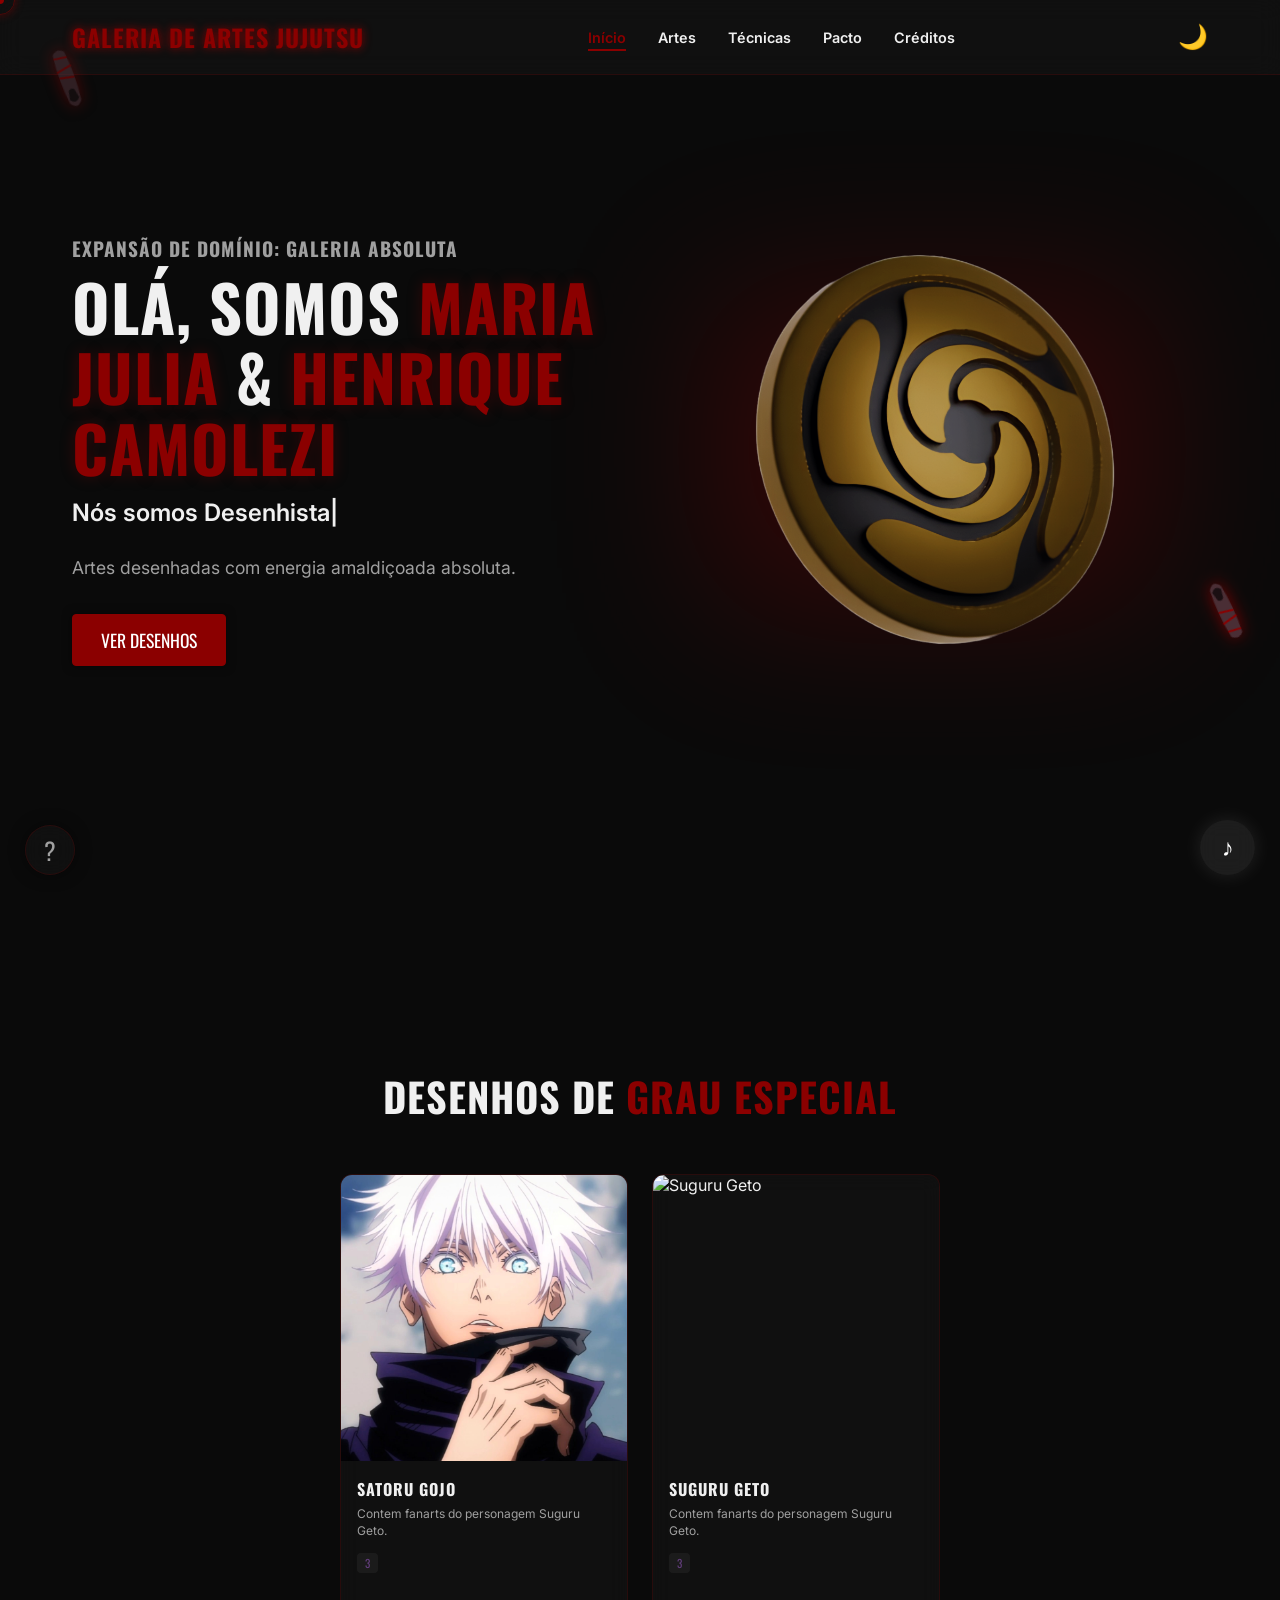
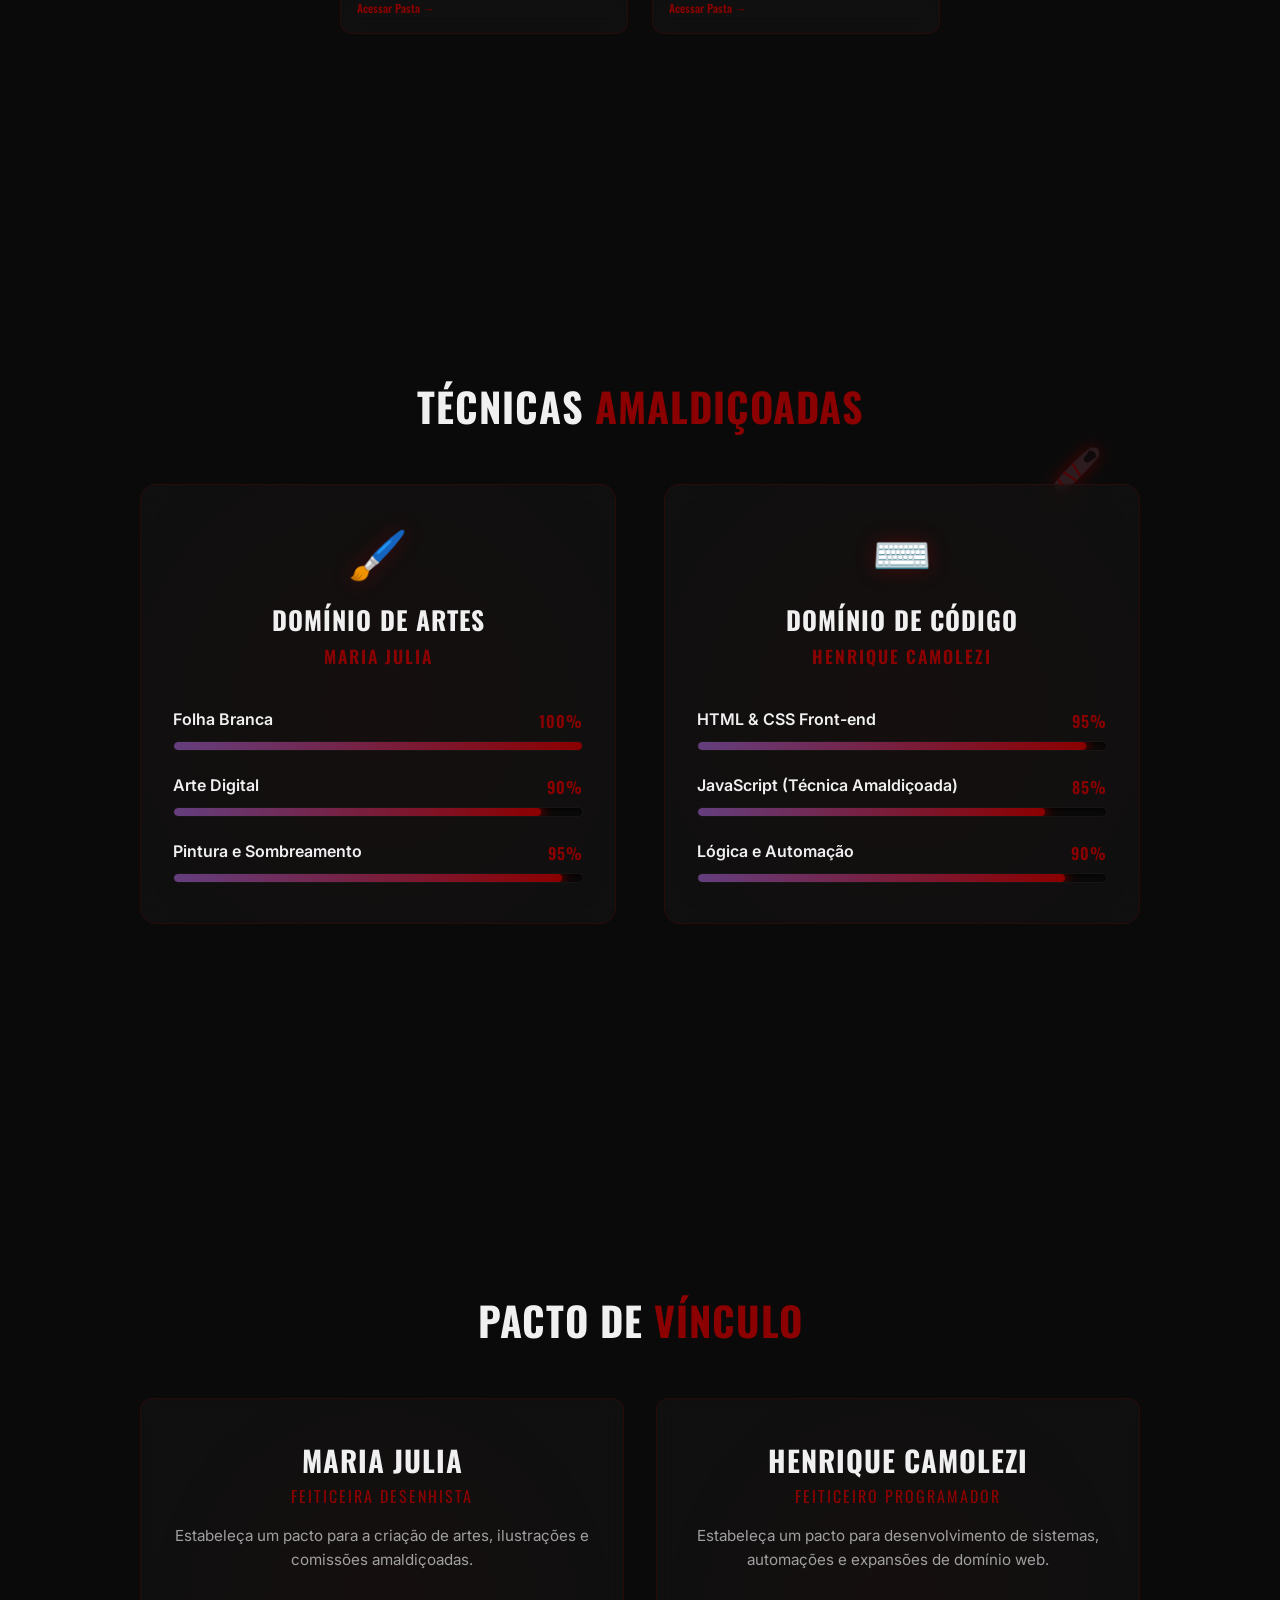
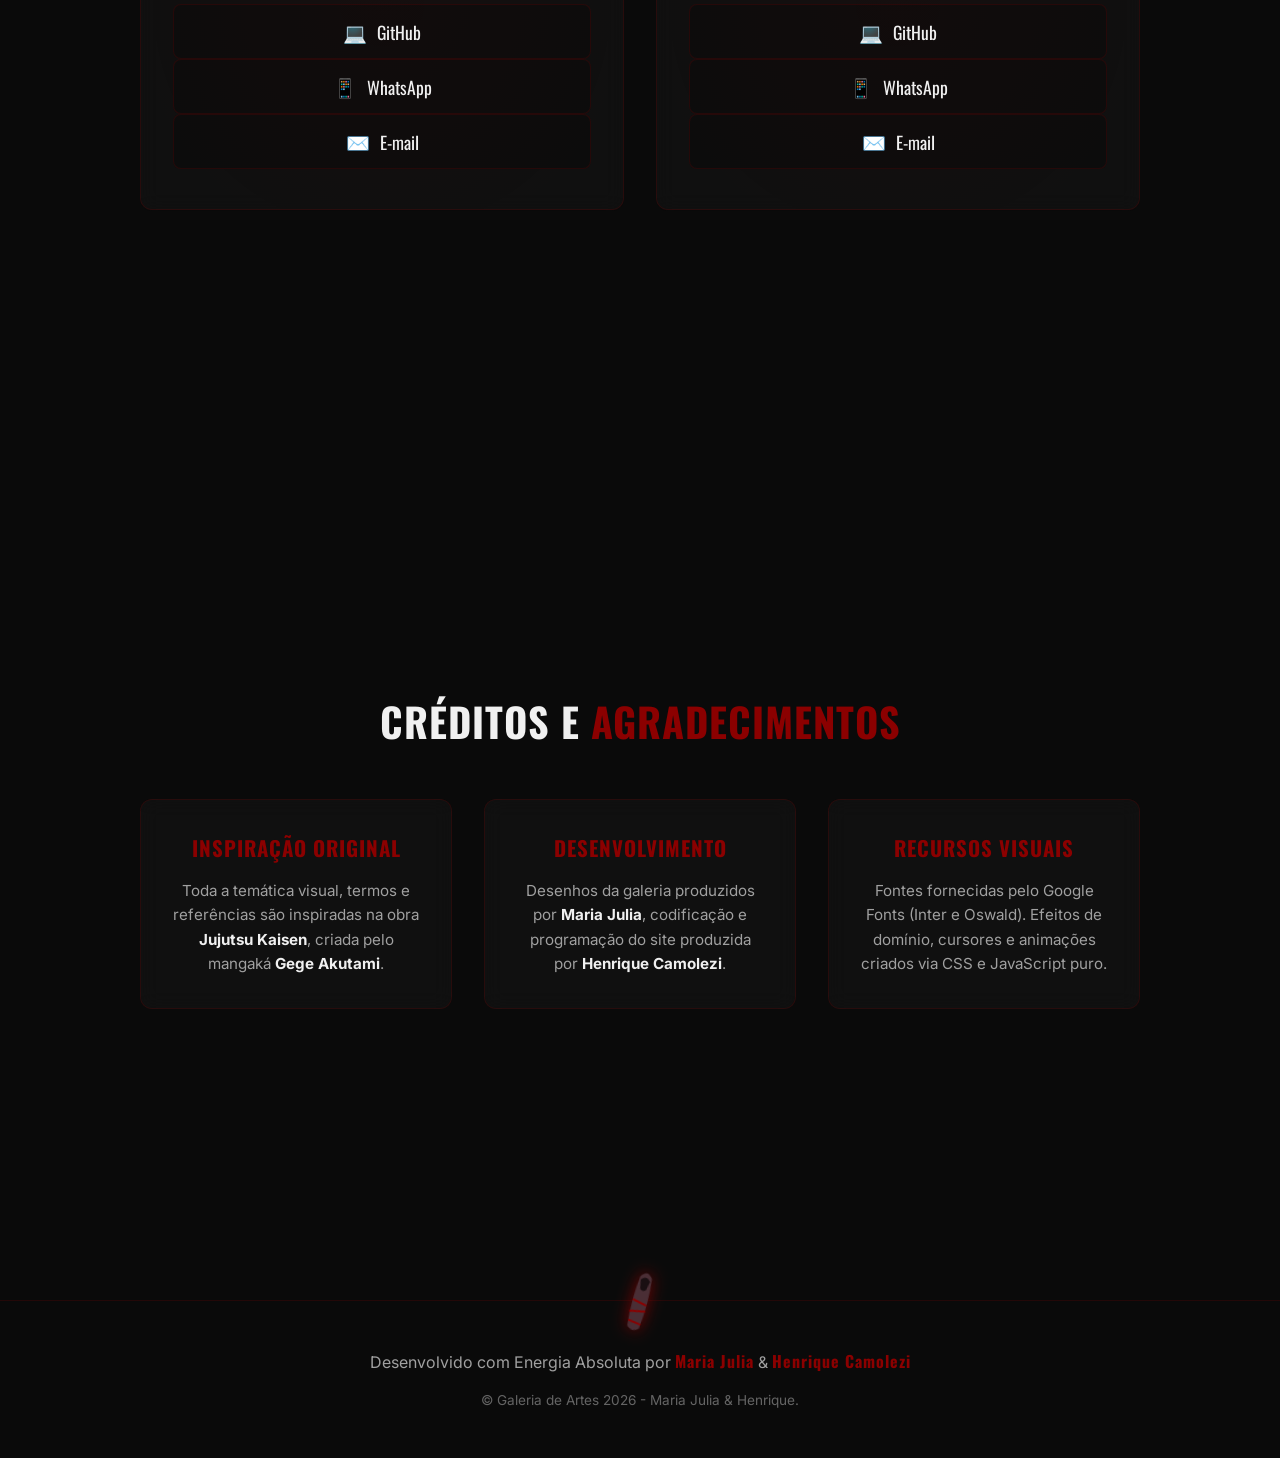
==== index.html @ 0f7cff59 "Add files via upload" ====
<!DOCTYPE html>
<html lang="pt-BR">
<head>
    <meta charset="UTF-8">
    <meta name="viewport" content="width=device-width, initial-scale=1.0">
    <title>Site de Desenhos | Feiticeira/Feiticeiro Desenhista e Programador</title>
    
    <link rel="preconnect" href="https://fonts.googleapis.com">
    <link rel="preconnect" href="https://fonts.gstatic.com" crossorigin>
    <link href="https://fonts.googleapis.com/css2?family=Inter:wght@300;400;600&family=Oswald:wght@400;600;700&display=swap" rel="stylesheet">
    
    <link rel="stylesheet" href="style.css">
</head>
<body data-theme="dark">

    <div class="cursor-dot"></div>
    <div class="cursor-trail"></div>

    <header id="header">
        <div class="nav-container">
            <a href="#inicio" class="logo">Galeria de Artes Jujutsu</a>
            
            <nav class="nav-menu">
                <ul class="nav-links">
                    <li><a href="#inicio" class="nav-link active">Início</a></li>
                    <li><a href="#projetos" class="nav-link">Artes</a></li>
                    <li><a href="#habilidades" class="nav-link">Técnicas</a></li>
                    <li><a href="#contato" class="nav-link">Pacto</a></li>
                    <li><a href="#creditos" class="nav-link">Créditos</a></li>
                </ul>
            </nav>

            <div class="controls">
                <button id="theme-toggle" aria-label="Alternar Tema">🌙</button>
                <button class="hamburger" aria-label="Abrir Menu">
                    <span class="bar"></span>
                    <span class="bar"></span>
                    <span class="bar"></span>
                </button>
            </div>
        </div>
    </header>

    <main>
        <section id="inicio" class="hero section-hidden">
            <div class="hero-content">
                <h2 class="greeting">Expansão de Domínio: Galeria Absoluta</h2>
                <h1 class="name">Olá, somos <span>Maria Julia</span> & <span>Henrique Camolezi</span></h1>
                <p class="subtitle">Nós somos <span id="typist"></span><span class="cursor-blink">|</span></p>
                <p class="description">Artes desenhadas com energia amaldiçoada absoluta.</p>
                
                <div class="hero-buttons">
                    <a href="#projetos" class="btn btn-primary">Ver Desenhos</a>
                </div>
            </div>
            
            <div class="hero-image-wrapper">
                <img src="Broche Jujutsu Kaisen.png" alt="Foto de Perfil" class="profile-img">
                <div class="aura-glow"></div>
            </div>
        </section>

        <section id="projetos" class="projects section-hidden">
            <h2 class="section-title">Desenhos de <span>Grau Especial</span></h2>
            
            <div class="projects-grid">
                <article class="project-card">
                    <div class="project-img-container">
                        <img src="Satoru Gozo.jpg" alt="Satoru Gojo" class="project-img">
                    </div>
                    <div class="project-info">
                        <h3>Satoru Gojo</h3>
                        <p>Contem fanarts do personagem Suguru Geto.</p>
                        <div class="tech-tags">
                            <span>3</span>
                        </div>
                        <a href="galeria-gojo.html" class="btn-link">Acessar Pasta &rarr;</a>
                    </div>
                </article>

                <article class="project-card">
                    <div class="project-img-container">
                        <img src="Suguru Geto 2.jpg" alt="Suguru Geto" class="project-img">
                    </div>
                    <div class="project-info">
                        <h3>Suguru Geto</h3>
                        <p>Contem fanarts do personagem Suguru Geto.</p>
                        <div class="tech-tags">
                            <span>3</span>
                        </div>
                        <a href="galeria-geto.html" class="btn-link">Acessar Pasta &rarr;</a>
                    </div>
                </article>
            </div>
        </section>

        <section id="habilidades" class="skills section-hidden">
            <h2 class="section-title">Técnicas <span>Amaldiçoadas</span></h2>
            
            <div class="skills-grid">
                
                <!-- ================= DOMÍNIO DE ARTES (Maria) ================= -->
                <div class="skill-card domain-card">
                    <div class="domain-header">
                        <div class="domain-icon">🖌️</div>
                        <h3>Domínio de Artes</h3>
                        <span class="domain-owner">Maria Julia</span>
                    </div>
                    
                    <div class="skill-list">
                        <div class="skill-item">
                            <div class="skill-info">
                                <span class="skill-name">Folha Branca</span>
                                <span class="skill-pct">100%</span>
                            </div>
                            <div class="progress-bg">
                                <div class="progress-bar" data-width="100%"></div>
                            </div>
                        </div>
        
                        <div class="skill-item">
                            <div class="skill-info">
                                <span class="skill-name">Arte Digital</span>
                                <span class="skill-pct">90%</span>
                            </div>
                            <div class="progress-bg">
                                <div class="progress-bar" data-width="90%"></div>
                            </div>
                        </div>
        
                        <div class="skill-item">
                            <div class="skill-info">
                                <span class="skill-name">Pintura e Sombreamento</span>
                                <span class="skill-pct">95%</span>
                            </div>
                            <div class="progress-bg">
                                <div class="progress-bar" data-width="95%"></div>
                            </div>
                        </div>
                    </div>
                </div>
        
                <!-- ================= DOMÍNIO DE CÓDIGO (Henrique) ================= -->
                <div class="skill-card domain-card">
                    <div class="domain-header">
                        <div class="domain-icon">⌨️</div>
                        <h3>Domínio de Código</h3>
                        <span class="domain-owner">Henrique Camolezi</span>
                    </div>
                    
                    <div class="skill-list">
                        <div class="skill-item">
                            <div class="skill-info">
                                <span class="skill-name">HTML & CSS Front-end</span>
                                <span class="skill-pct">95%</span>
                            </div>
                            <div class="progress-bg">
                                <div class="progress-bar" data-width="95%"></div>
                            </div>
                        </div>
        
                        <div class="skill-item">
                            <div class="skill-info">
                                <span class="skill-name">JavaScript (Técnica Amaldiçoada)</span>
                                <span class="skill-pct">85%</span>
                            </div>
                            <div class="progress-bg">
                                <div class="progress-bar" data-width="85%"></div>
                            </div>
                        </div>
        
                        <div class="skill-item">
                            <div class="skill-info">
                                <span class="skill-name">Lógica e Automação</span>
                                <span class="skill-pct">90%</span>
                            </div>
                            <div class="progress-bg">
                                <div class="progress-bar" data-width="90%"></div>
                            </div>
                        </div>
                    </div>
                </div>
            </div>
        </section>

        <section id="contato" class="contact section-hidden">
            <h2 class="section-title">Pacto de <span>Vínculo</span></h2>
            
            <div class="pacto-container">
                <!-- Cartão Maria Julia -->
                <div class="pacto-card">
                    <div class="pacto-header">
                        <h3>Maria Julia</h3>
                        <span class="pacto-role">Feiticeira Desenhista</span>
                    </div>
                    <p class="pacto-desc">Estabeleça um pacto para a criação de artes, ilustrações e comissões amaldiçoadas.</p>
                    <div class="social-links pacto-links">
                        <a href="https://github.com/hannavalentine" class="social-btn" target="_blank">
                            <span class="icon">💻</span> GitHub
                        </a>
                        <a href="https://wa.me/+5516999945269" class="social-btn" target="_blank">
                            <span class="icon">📱</span> WhatsApp
                        </a>
                        <a href="mailto:mariajuliavallenterosada@gmail.com" class="social-btn" target="_blank">
                            <span class="icon">✉️</span> E-mail
                        </a>
                    </div>
                </div>
        
                <!-- Cartão Henrique Camolezi -->
                <div class="pacto-card">
                    <div class="pacto-header">
                        <h3>Henrique Camolezi</h3>
                        <span class="pacto-role">Feiticeiro Programador</span>
                    </div>
                    <p class="pacto-desc">Estabeleça um pacto para desenvolvimento de sistemas, automações e expansões de domínio web.</p>
                    <div class="social-links pacto-links">
                        <a href="https://github.com/HenriqueCamolezi" class="social-btn" target="_blank">
                            <span class="icon">💻</span> GitHub
                        </a>
                        <a href="https://wa.me/+5516988112105" class="social-btn" target="_blank">
                            <span class="icon">📱</span> WhatsApp
                        </a>
                        <a href="mailto:maxextreme121@gmail.com" class="social-btn" target="_blank">
                            <span class="icon">✉️</span> E-mail
                        </a>
                    </div>
                </div>
            </div>
        </section>

        <section id="creditos" class="creditos section-hidden">
            <h2 class="section-title">Créditos e <span>Agradecimentos</span></h2>
            
            <div class="creditos-container">
                <div class="credito-card">
                    <h3>Inspiração Original</h3>
                    <p>Toda a temática visual, termos e referências são inspiradas na obra <strong>Jujutsu Kaisen</strong>, criada pelo mangaká <strong>Gege Akutami</strong>.</p>
                </div>

                <div class="credito-card">
                    <h3>Desenvolvimento</h3>
                    <p>Desenhos da galeria produzidos por <strong>Maria Julia</strong>, codificação e programação do site produzida por <strong>Henrique Camolezi</strong>.</p>
                </div>

                <div class="credito-card">
                    <h3>Recursos Visuais</h3>
                    <p>Fontes fornecidas pelo Google Fonts (Inter e Oswald). Efeitos de domínio, cursores e animações criados via CSS e JavaScript puro.</p>
                </div>
            </div>
        </section>
    </main>

    <footer>
        <div class="footer-content">
            <p>Desenvolvido com Energia Absoluta por <strong>Maria Julia</strong> & <strong>Henrique Camolezi</strong></p>
            <p class="small">© Galeria de Artes 2026 - Maria Julia & Henrique.</p>
        </div>
    </footer>

<!-- =========================================================================
     MÚSICA DE BACKGROUND
========================================================================= -->
<!-- A tag 'loop' garante que a música repita infinitamente -->
<audio id="bg-music" loop>
    <source src="more than words.mp3" type="audio/mpeg">
</audio>

<button id="music-toggle" class="music-btn" aria-label="Tocar/Pausar Música">
    ♪
</button>

<script src="script.js"></script>

</body>
</html>
---- style.css ----
:root {
    /* DEFAULT: Tema Sombrio (Santuário Malevolente / Sukuna) */
    --bg-color: #0a0a0a;
    --text-main: #f0f0f0;
    --text-muted: #a0a0a0;
    
    --accent-primary: #8b0000; /* Vermelho Sangue */
    --accent-secondary: #643e7e; /* Roxo Amaldiçoado */
    
    --glass-bg: rgba(20, 20, 20, 0.6);
    --glass-border: rgba(139, 0, 0, 0.2);
    
    --shadow-aura: 0 0 20px rgba(139, 0, 0, 0.4);
    --hover-glitch: drop-shadow(0 0 10px #8b0000) drop-shadow(0 0 20px #3b0079);
}

[data-theme="light"] {
    /* TEMA CLARO: (Vazio Imensurável / Gojo) */
    --bg-color: #f8f9fa;
    --text-main: #1a1a1a;
    --text-muted: #555555;
    
    --accent-primary: #00bfff; /* Azul Neon/Céu */
    --accent-secondary: #000000; /* Azul Escuro */
    
    --glass-bg: rgba(255, 255, 255, 0.7);
    --glass-border: rgba(0, 191, 255, 0.3);
    
    --shadow-aura: 0 10px 30px rgba(0, 191, 255, 0.2);
    --hover-glitch: drop-shadow(0 0 15px #00bfff) drop-shadow(0 0 30px rgba(255,255,255,0.8));
}

/* =========================================================================
   RESETS E BASE
   ========================================================================= */
* {
    margin: 0;
    padding: 0;
    box-sizing: border-box;
    cursor: none; /* Esconde o cursor padrão para usarmos o customizado */
}

html {
    scroll-behavior: smooth;
}

body {
    font-family: 'Inter', sans-serif;
    background-color: var(--bg-color);
    color: var(--text-main);
    transition: background-color 0.5s ease, color 0.5s ease;
    overflow-x: hidden;
}

h1, h2, h3, .logo {
    font-family: 'Oswald', sans-serif;
    text-transform: uppercase;
    letter-spacing: 1px;
}

a {
    text-decoration: none;
    color: inherit;
}

ul {
    list-style: none;
}

/* =========================================================================
   CURSOR CUSTOMIZADO (Energia Amaldiçoada)
   ========================================================================= */
   .cursor-dot {
    position: fixed;
    width: 8px;
    height: 8px;
    background-color: var(--accent-primary);
    border-radius: 50%;
    transform: translate(-50%, -50%);
    transition: width 0.2s, height 0.2s;
    
    /* ADICIONE OU VERIFIQUE ESTAS DUAS LINHAS */
    pointer-events: none !important; 
    z-index: 999999; 
}

.cursor-trail {
    position: fixed;
    width: 30px;
    height: 30px;
    border: 1px solid var(--accent-primary);
    border-radius: 50%;
    transform: translate(-50%, -50%);
    transition: transform 0.1s ease, background-color 0.3s;
    box-shadow: 0 0 10px var(--accent-primary);
    opacity: 0.5;
    
    /* ADICIONE OU VERIFIQUE ESTAS DUAS LINHAS */
    pointer-events: none !important; 
    z-index: 999998; 
}

/* =========================================================================
   HEADER & NAVEGAÇÃO (Glassmorphism)
   ========================================================================= */
header {
    position: fixed;
    top: 0;
    width: 100%;
    z-index: 1000;
    background: var(--glass-bg);
    backdrop-filter: blur(12px);
    -webkit-backdrop-filter: blur(12px);
    border-bottom: 1px solid var(--glass-border);
    transition: all 0.3s ease;
}

.nav-container {
    max-width: 1200px;
    margin: 0 auto;
    padding: 1.2rem 2rem;
    display: flex;
    justify-content: space-between;
    align-items: center;
}

.logo {
    font-size: 1.5rem;
    font-weight: 700;
    color: var(--accent-primary);
    text-shadow: 0 0 10px var(--accent-primary);
}

.nav-links {
    display: flex;
    gap: 2rem;
}

.nav-link {
    font-weight: 600;
    font-size: 0.9rem;
    position: relative;
    transition: color 0.3s;
}

.nav-link:hover, .nav-link.active {
    color: var(--accent-primary);
}

/* Sublinhado animado nos links */
.nav-link::after {
    content: '';
    position: absolute;
    bottom: -5px;
    left: 0;
    width: 0%;
    height: 2px;
    background-color: var(--accent-primary);
    transition: width 0.3s ease;
}

.nav-link:hover::after, .nav-link.active::after {
    width: 100%;
}

.controls {
    display: flex;
    align-items: center;
    gap: 1.5rem;
}

#theme-toggle {
    background: none;
    border: none;
    font-size: 1.5rem;
    transition: transform 0.3s ease;
    cursor: pointer;
}

#theme-toggle:hover {
    transform: scale(1.2);
}

.hamburger {
    display: none;
    flex-direction: column;
    gap: 5px;
    background: none;
    border: none;
    z-index: 1001;
    cursor: pointer;
}

.hamburger .bar {
    width: 25px;
    height: 3px;
    background-color: var(--text-main);
    transition: all 0.3s ease;
}

/* =========================================================================
   SEÇÕES GERAIS E ANIMAÇÕES ON-SCROLL
   ========================================================================= */
main {
    max-width: 1200px;
    margin: 0 auto;
    padding: 0 2rem;
}

section {
    padding: 100px 0;
    min-height: 100vh;
    display: flex;
    flex-direction: column;
    justify-content: center;
}

.section-title {
    font-size: 2.5rem;
    margin-bottom: 3rem;
    text-align: center;
}

.section-title span {
    color: var(--accent-primary);
}

/* Classes para o Intersection Observer */
.section-hidden {
    opacity: 0;
    transform: translateY(40px);
    transition: opacity 0.8s ease-out, transform 0.8s ease-out;
}

.section-show {
    opacity: 1;
    transform: translateY(0);
}

/* =========================================================================
   HERO SECTION (Início)
   ========================================================================= */
.hero {
    flex-direction: row;
    align-items: center;
    justify-content: space-between;
    gap: 2rem;
}

.hero-content {
    flex: 1;
}

.greeting {
    font-size: 1.2rem;
    color: var(--text-muted);
    margin-bottom: 0.5rem;
}

.name {
    font-size: 4rem;
    line-height: 1.1;
    margin-bottom: 1rem;
}

.name span {
    color: var(--accent-primary);
    text-shadow: 0 0 15px rgba(139, 0, 0, 0.3);
}

.subtitle {
    font-size: 1.5rem;
    font-weight: 600;
    margin-bottom: 1.5rem;
    height: 2rem;
}

.cursor-blink {
    animation: blink 1s infinite;
}

@keyframes blink { 50% { opacity: 0; } }

.description {
    color: var(--text-muted);
    font-size: 1.1rem;
    max-width: 500px;
    margin-bottom: 2rem;
    line-height: 1.6;
}

.hero-buttons {
    display: flex;
    gap: 1rem;
}

.btn {
    padding: 12px 28px;
    font-family: 'Oswald', sans-serif;
    font-size: 1.1rem;
    text-transform: uppercase;
    border-radius: 4px;
    transition: all 0.3s ease;
    position: relative;
    overflow: hidden;
    z-index: 1;
    border: none;
    cursor: pointer;
}

.btn-primary {
    background-color: var(--accent-primary);
    color: #fff;
    border: 1px solid var(--accent-primary);
    box-shadow: 0 0 10px rgba(0,0,0,0.5);
}

.btn-primary:hover {
    background-color: transparent;
    color: var(--accent-primary);
    box-shadow: var(--shadow-aura);
}

.btn-outline {
    background-color: transparent;
    color: var(--text-main);
    border: 1px solid var(--text-main);
}

.btn-outline:hover {
    border-color: var(--accent-primary);
    color: var(--accent-primary);
    box-shadow: var(--shadow-aura);
}

.hero-image-wrapper {
    flex: 1;
    display: flex;
    justify-content: center;
    position: relative;
}

.profile-img {
    width: 100%;
    max-width: 400px;
    border-radius: 20px;
    z-index: 2;
    animation: float 6s ease-in-out infinite;
    filter: grayscale(20%) contrast(110%);
}

.aura-glow {
    position: absolute;
    width: 80%;
    height: 80%;
    background: var(--accent-primary);
    filter: blur(80px);
    opacity: 0.3;
    z-index: 1;
    top: 50%;
    left: 50%;
    transform: translate(-50%, -50%);
    animation: pulse 4s infinite alternate;
}

@keyframes float {
    0% { transform: translateY(0px); }
    50% { transform: translateY(-20px); }
    100% { transform: translateY(0px); }
}

@keyframes pulse {
    from { opacity: 0.2; transform: translate(-50%, -50%) scale(0.9); }
    to { opacity: 0.5; transform: translate(-50%, -50%) scale(1.1); }
}

/* =========================================================================
   PROJECTS (Artes)
   ========================================================================= */
   .projects-grid {
    display: grid;
    grid-template-columns: repeat(auto-fit, minmax(160px, 1fr)); 
    gap: 1.5rem;
    max-width: 600px;
    margin: 0 auto;
}

.project-card {
    background: var(--glass-bg);
    border: 1px solid var(--glass-border);
    border-radius: 12px;
    overflow: hidden;
    backdrop-filter: blur(10px);
    transition: transform 0.3s ease, box-shadow 0.3s ease;
}

.project-card:hover {
    transform: translateY(-10px);
    box-shadow: var(--shadow-aura);
}

.project-img-container {
    width: 100%;
    aspect-ratio: 1 / 1; /* Mantém o formato quadrado perfeito */
    overflow: hidden;
    
    /* Sistema Flexbox para garantir a centralização absoluta */
    display: flex;
    align-items: center;
    justify-content: center;
    background: transparent; /* Remove qualquer fundo escuro residual */
}

.project-img {
    width: 100%;
    height: 100%;
    /* MODIFICAÇÃO AQUI: Preenche o quadrado inteiro e corta excessos lateralmente/verticalmente de forma inteligente */
    object-fit: cover; 
    /* Garante o foco no centro da arte */
    object-position: center; 
    transition: transform 0.5s ease;
}

.project-card:hover .project-img {
    transform: scale(1.1);
}

.project-info {
    padding: 1rem; /* Reduz o espaçamento interno do texto */
}

.project-info h3 {
    margin-bottom: 0.3rem;
    font-size: 1rem; /* Diminui o título do personagem (ex: Satoru Gojo) */
}

.project-info p {
    color: var(--text-muted);
    font-size: 0.75rem; /* Diminui a descrição do cartão */
    margin-bottom: 0.8rem;
    line-height: 1.4;
}

/* Ajusta o tamanho do contador de fotos "3" e do link de acesso */
.project-info .tech-tags span,
.btn-link {
    font-size: 0.7rem !important;
}

.tech-tags {
    display: flex;
    gap: 0.5rem;
    flex-wrap: wrap;
    margin-bottom: 1.5rem;
}

.tech-tags span {
    font-family: 'Oswald', sans-serif;
    font-size: 0.8rem;
    color: var(--accent-secondary);
    background: rgba(255, 255, 255, 0.05);
    padding: 2px 8px;
    border-radius: 4px;
}

.btn-link {
    color: var(--accent-primary);
    font-weight: 600;
    font-family: 'Oswald', sans-serif;
    transition: letter-spacing 0.3s ease;
    cursor: pointer;
}

.project-card:hover .btn-link {
    letter-spacing: 1px;
    filter: var(--hover-glitch);
}

/* =========================================================================
   SKILLS (Técnicas Amaldiçoadas e Domínios)
========================================================================= */
.skills-grid {
    display: grid;
    grid-template-columns: repeat(auto-fit, minmax(320px, 1fr));
    gap: 3rem;
    max-width: 1000px;
    margin: 0 auto;
    width: 100%;
}

.domain-card {
    background: var(--glass-bg);
    border: 1px solid var(--glass-border);
    border-radius: 16px;
    padding: 2.5rem 2rem;
    backdrop-filter: blur(12px);
    transition: transform 0.4s ease, box-shadow 0.4s ease;
    position: relative;
    overflow: hidden;
}

/* Efeito de luz no fundo do painel de técnicas */
.domain-card::before {
    content: '';
    position: absolute;
    top: -50%;
    left: -50%;
    width: 200%;
    height: 200%;
    background: radial-gradient(circle, var(--accent-primary) 0%, transparent 50%);
    opacity: 0.05;
    pointer-events: none;
    z-index: 0;
    transition: opacity 0.4s;
}

.domain-card:hover {
    transform: translateY(-10px);
    box-shadow: var(--shadow-aura);
    border-color: var(--accent-primary);
}

.domain-card:hover::before {
    opacity: 0.15;
}

/* Cabeçalho do Card (Os donos do Domínio) */
.domain-header {
    text-align: center;
    margin-bottom: 2.5rem;
    position: relative;
    z-index: 1;
}

.domain-icon {
    font-size: 3rem;
    margin-bottom: 1rem;
    filter: drop-shadow(0 0 10px rgba(139, 0, 0, 0.4));
}

[data-theme="light"] .domain-icon {
    filter: drop-shadow(0 0 10px rgba(0, 191, 255, 0.4));
}

.domain-header h3 {
    font-size: 1.6rem;
    color: var(--text-main);
    margin-bottom: 0.3rem;
}

.domain-owner {
    font-family: 'Oswald', sans-serif;
    color: var(--accent-primary);
    font-size: 1.1rem;
    letter-spacing: 2px;
    text-transform: uppercase;
    font-weight: 600;
}

/* Barras de Energia/Progresso */
.skill-list {
    display: flex;
    flex-direction: column;
    gap: 1.5rem;
    position: relative;
    z-index: 1;
}

.skill-info {
    display: flex;
    justify-content: space-between;
    margin-bottom: 0.5rem;
    font-weight: 600;
}

.skill-name {
    color: var(--text-main);
    font-size: 1rem;
}

.skill-pct {
    color: var(--accent-primary);
    font-family: 'Oswald', sans-serif;
    letter-spacing: 1px;
}

.progress-bg {
    width: 100%;
    height: 10px;
    background-color: rgba(0, 0, 0, 0.4); /* Fundo bem escuro pra destacar o brilho */
    border-radius: 5px;
    overflow: hidden;
    border: 1px solid rgba(255, 255, 255, 0.05);
    box-shadow: inset 0 2px 4px rgba(0, 0, 0, 0.5);
}

.progress-bar {
    height: 100%;
    width: 0%;
    /* O gradiente vai da cor secundária (roxo/azul escuro) para a primária (vermelho sangue/azul neon) */
    background: linear-gradient(90deg, var(--accent-secondary), var(--accent-primary));
    border-radius: 5px;
    box-shadow: 0 0 10px var(--accent-primary), 0 0 20px var(--accent-primary);
    transition: width 1.5s cubic-bezier(0.2, 0.8, 0.2, 1);
}

/* Efeito ao passar o mouse por cima de uma técnica específica */
.skill-item:hover .skill-name {
    color: var(--accent-primary);
    text-shadow: 0 0 8px var(--accent-primary);
}

/* =========================================================================
   CONTACT (Pacto de Vínculo)
   ========================================================================= */
   .contact {
    text-align: center;
}

.pacto-container {
    display: flex;
    justify-content: center;
    gap: 2rem;
    flex-wrap: wrap;
    max-width: 1000px;
    margin: 0 auto;
    width: 100%;
}

.pacto-card {
    background: var(--glass-bg);
    border: 1px solid var(--glass-border);
    border-radius: 12px;
    padding: 2.5rem 2rem;
    backdrop-filter: blur(10px);
    flex: 1;
    min-width: 320px;
    display: flex;
    flex-direction: column;
    align-items: center;
    transition: transform 0.4s ease, box-shadow 0.4s ease;
    position: relative;
    overflow: hidden;
}

/* O brilho sutil amaldiçoado passando no fundo do cartão */
.pacto-card::before {
    content: '';
    position: absolute;
    top: -50%;
    left: -50%;
    width: 200%;
    height: 200%;
    background: radial-gradient(circle, var(--accent-primary) 0%, transparent 40%);
    opacity: 0.05;
    transition: opacity 0.4s ease;
    z-index: 0;
    pointer-events: none;
}

.pacto-card:hover {
    transform: translateY(-10px);
    box-shadow: var(--shadow-aura);
    border-color: var(--accent-primary);
}

.pacto-card:hover::before {
    opacity: 0.15;
}

.pacto-header {
    margin-bottom: 1rem;
    position: relative;
    z-index: 1;
}

.pacto-header h3 {
    font-size: 1.8rem;
    color: var(--text-main);
    margin-bottom: 0.2rem;
}

.pacto-role {
    font-family: 'Oswald', sans-serif;
    color: var(--accent-primary);
    font-size: 1rem;
    letter-spacing: 2px;
    text-transform: uppercase;
}

.pacto-desc {
    color: var(--text-muted);
    font-size: 0.95rem;
    line-height: 1.6;
    margin-bottom: 2rem;
    position: relative;
    z-index: 1;
}

.pacto-links {
    flex-direction: column; /* Coloca os botões um embaixo do outro no cartão */
    width: 100%;
    gap: 1rem;
    position: relative;
    z-index: 1;
}

.social-btn {
    display: flex;
    align-items: center;
    justify-content: center;
    gap: 10px;
    padding: 12px 20px;
    background: rgba(0, 0, 0, 0.2);
    border: 1px solid var(--glass-border);
    color: var(--text-main);
    font-family: 'Oswald', sans-serif;
    font-size: 1.1rem;
    border-radius: 8px;
    transition: all 0.3s ease;
    cursor: pointer;
    width: 100%;
}

.social-btn:hover {
    transform: translateY(-3px);
    background: var(--glass-border);
    border-color: var(--accent-primary);
    color: var(--accent-primary);
    box-shadow: 0 5px 15px rgba(0, 0, 0, 0.3);
}

.social-btn .icon {
    font-size: 1.2rem;
}

/* =========================================================================
   FOOTER (Rodapé)
========================================================================= */
footer {
    display: flex;
    flex-direction: column;
    justify-content: center;
    align-items: center;
    text-align: center;
    padding: 3rem 2rem;
    border-top: 1px solid var(--glass-border);
    background: var(--bg-color);
    position: relative;
    width: 100%;
    z-index: 10;
}

.footer-content {
    display: flex;
    flex-direction: column;
    align-items: center;
    justify-content: center;
    gap: 0.5rem; /* Espaço entre a linha de cima e a de baixo */
}

footer p {
    color: var(--text-muted);
    font-size: 1rem;
    margin: 0; /* Remove margens doidas que o navegador possa tentar dar no PC */
    line-height: 1.5;
}

footer strong {
    color: var(--accent-primary);
    font-family: 'Oswald', sans-serif;
    letter-spacing: 1px;
}

footer .small {
    font-size: 0.85rem;
    margin-top: 0.5rem;
    opacity: 0.6;
}

/* =========================================================================
   GALERIA (Gallery Sections)
   ========================================================================= */
.gallery {
    padding: 100px 0;
    min-height: auto;
}

.gallery-header {
    margin-bottom: 3rem;
}

.btn-back {
    display: inline-block;
    color: var(--accent-primary);
    font-weight: 600;
    margin-bottom: 1.5rem;
    transition: all 0.3s ease;
    font-family: 'Oswald', sans-serif;
    cursor: pointer;
}

.btn-back:hover {
    transform: translateX(-5px);
    filter: var(--hover-glitch);
}

.gallery-grid {
    display: grid;
    /* Reduz o tamanho mínimo da miniatura para metade do original */
    grid-template-columns: repeat(auto-fit, minmax(150px, 1fr));
    gap: 1.5rem; /* Ajusta o espaçamento entre as imagens menores */
}

.gallery-item {
    border-radius: 8px;
    overflow: hidden;
    background: transparent;
    /* A variável --accent-primary já alterna automaticamente entre vermelho (#8b0000) e azul (#00bfff) */
    border: 2px solid var(--accent-primary);
    box-shadow: var(--shadow-aura);
    transition: transform 0.3s ease, box-shadow 0.3s ease;
    cursor: pointer;
    
    aspect-ratio: 1 / 1;
    display: flex;
    align-items: center;
    justify-content: center;
}

.gallery-img {
    width: 100%;
    height: 100%;
    object-fit: cover;
    /* Desloca o enquadramento para o terço superior onde fica o rosto */
    object-position: center 20%;
    transition: transform 0.5s ease;
}

.gallery-item:hover .gallery-img {
    transform: scale(1.1);
}

/* =========================================================================
   LIGHTBOX (Visualizador de Imagens com Zoom)
   ========================================================================= */
   .lightbox-modal {
    display: none;
    position: fixed;
    top: 0;
    left: 0;
    width: 100%;
    height: 100%;
    background: rgba(0, 0, 0, 0.92);
    backdrop-filter: blur(8px);
    -webkit-backdrop-filter: blur(8px);
    justify-content: center;
    align-items: center;
    z-index: 999990;
}

.lightbox-modal.active {
    display: flex;
    animation: fadeIn 0.25s ease;
}

.lightbox-close,
.lightbox-prev,
.lightbox-next,
.lightbox-controls {
    z-index: 999995;
}

/* Deixa claro que a arte secreta é clicável */
.secret-art-img {
    cursor: pointer;
    transition: transform 0.3s ease;
}

.secret-art-img:hover {
    transform: scale(1.03);
}

.lightbox-modal.active {
    display: flex;
}

.lightbox-container {
    position: relative;
    width: 90%;
    max-width: 950px;
    height: 90vh;
    display: flex;
    flex-direction: column;
    justify-content: center;
    align-items: center;
    gap: 1.2rem;
}

/* Palco que prende a imagem dentro da área visível durante o zoom */
.lightbox-stage {
    position: relative;
    width: 100%;
    height: 74vh;
    display: flex;
    justify-content: center;
    align-items: center;
    overflow: hidden;
    border-radius: 10px;
    z-index: 1;
}

.lightbox-image {
    max-width: 100%;
    max-height: 100%;
    object-fit: contain;
    border-radius: 8px;
    transition: transform 0.2s ease;
    cursor: default;
    user-select: none;
    -webkit-user-drag: none;
    touch-action: none;
}

/* Botões Fixos (Fechar, Anterior, Próxima) sempre acima da imagem */
.lightbox-close,
.lightbox-prev,
.lightbox-next {
    position: fixed;
    background: rgba(15, 15, 15, 0.85);
    border: 1px solid var(--accent-primary);
    color: var(--accent-primary);
    font-size: 1.4rem;
    width: 48px;
    height: 48px;
    border-radius: 50%;
    cursor: pointer;
    transition: all 0.25s ease;
    display: flex;
    align-items: center;
    justify-content: center;
    z-index: 20010;
}

.lightbox-close:hover:not(:disabled),
.lightbox-prev:hover:not(:disabled),
.lightbox-next:hover:not(:disabled) {
    background: var(--accent-primary);
    color: #fff;
    box-shadow: var(--shadow-aura);
    transform: scale(1.08);
}

.lightbox-prev:hover:not(:disabled),
.lightbox-next:hover:not(:disabled) {
    transform: translateY(-50%) scale(1.08);
}

.lightbox-close {
    top: 20px;
    right: 20px;
}

.lightbox-prev {
    left: 20px;
    top: 50%;
    transform: translateY(-50%);
}

.lightbox-next {
    right: 20px;
    top: 50%;
    transform: translateY(-50%);
}

.lightbox-prev:disabled,
.lightbox-next:disabled {
    opacity: 0.25;
    cursor: not-allowed;
    border-color: #666;
    color: #666;
}

/* Barra de Controles de Zoom */
.lightbox-controls {
    position: relative;
    z-index: 20010;
    display: flex;
    gap: 0.75rem;
    align-items: center;
    justify-content: center;
    background: rgba(15, 15, 15, 0.85);
    padding: 10px 18px;
    border-radius: 50px;
    border: 1px solid var(--glass-border);
    flex-wrap: wrap;
}

.lightbox-zoom-in,
.lightbox-zoom-out,
.lightbox-reset-zoom {
    background: transparent;
    border: 1px solid var(--accent-primary);
    color: var(--accent-primary);
    padding: 8px 14px;
    border-radius: 6px;
    cursor: pointer;
    font-family: 'Oswald', sans-serif;
    font-size: 0.95rem;
    transition: all 0.25s ease;
}

.lightbox-zoom-in:hover:not(:disabled),
.lightbox-zoom-out:hover:not(:disabled),
.lightbox-reset-zoom:hover:not(:disabled) {
    background: var(--accent-primary);
    color: #fff;
    box-shadow: var(--shadow-aura);
}

.lightbox-zoom-in:disabled,
.lightbox-zoom-out:disabled,
.lightbox-reset-zoom:disabled {
    opacity: 0.35;
    cursor: not-allowed;
    border-color: #666;
    color: #666;
}

.lightbox-counter {
    color: #f0f0f0;
    font-weight: 600;
    margin-left: 0.5rem;
    font-family: 'Oswald', sans-serif;
    letter-spacing: 1px;
}

/* =========================================================================
   CHARACTER PRESENTATION (Apresentação do Personagem)
   ========================================================================= */
.character-presentation {
    padding: 60px 0;
    min-height: auto;
}

.character-title {
    font-size: 3.5rem;
    text-align: center;
    margin-bottom: 3rem;
    text-transform: uppercase;
    letter-spacing: 2px;
}

.character-title span {
    color: var(--accent-primary);
    text-shadow: 0 0 20px rgba(139, 0, 0, 0.3);
}

.character-content {
    display: grid;
    grid-template-columns: 1fr 1fr;
    gap: 4rem;
    align-items: center;
    margin-bottom: 4rem;
}

/* Descrição do Personagem */
.character-description {
    display: flex;
    flex-direction: column;
    gap: 1.5rem;
}

.character-description p {
    font-size: 1.1rem;
    line-height: 1.8;
    color: var(--text-main);
    text-align: justify;
}

.character-description p:first-child {
    color: var(--text-muted);
    font-style: italic;
}

/* Visual do Personagem */
.character-visual {
    display: flex;
    flex-direction: column;
    gap: 2rem;
    align-items: center;
}

.character-img {
    width: 100%;
    max-width: 400px;
    border-radius: 12px;
    border: 2px solid var(--accent-primary);
    box-shadow: var(--shadow-aura);
    animation: float 6s ease-in-out infinite;
    filter: grayscale(10%) contrast(110%);
}

/* Player de Música */
.music-player {
    width: 100%;
    max-width: 400px;
    background: var(--glass-bg);
    border: 1px solid var(--glass-border);
    border-radius: 12px;
    padding: 1.5rem;
    backdrop-filter: blur(10px);
    text-align: center;
}

.music-title {
    display: block;
    font-family: 'Oswald', sans-serif;
    font-size: 1.1rem;
    color: var(--accent-primary);
    margin-bottom: 1rem;
    font-weight: 600;
}

.music-player audio {
    width: 100%;
    height: 50px;
    border-radius: 8px;
}

.music-player audio::-webkit-media-controls-panel {
    background-color: rgba(139, 0, 0, 0.1);
}

.music-player audio::-webkit-media-controls-current-time-display,
.music-player audio::-webkit-media-controls-time-remaining-display {
    color: var(--accent-primary);
}

/* =========================================================================
   SLASHES DO SUKUNA (Animações de Corte)
   ========================================================================= */
.sukuna-slash {
    position: fixed;
    font-size: 3rem;
    font-weight: bold;
    color: var(--accent-primary);
    pointer-events: none;
    z-index: 100;
    text-shadow: 0 0 15px rgba(139, 0, 0, 0.8);
    animation: slashAppear 0.6s ease-out forwards;
}

@keyframes slashAppear {
    0% {
        opacity: 0;
        transform: scale(0.5) rotate(0deg);
    }
    50% {
        opacity: 1;
        transform: scale(1.2) rotate(15deg);
    }
    100% {
        opacity: 0;
        transform: scale(1) rotate(0deg);
    }
}

.sukuna-slash.vibrate {
    animation: slashVibrate 0.4s ease-out forwards;
}

@keyframes slashVibrate {
    0% {
        opacity: 0;
        transform: scale(0.5) rotate(0deg);
    }
    40% {
        opacity: 1;
        transform: scale(1.2) rotate(-5deg);
    }
    60% {
        transform: scale(1.1) rotate(5deg);
    }
    100% {
        opacity: 0;
        transform: scale(1) rotate(0deg);
    }
}

/* =========================================================================
   MEDIA QUERIES (Responsividade Mobile)
   ========================================================================= */
@media (max-width: 1024px) {
    .character-title {
        font-size: 2.8rem;
    }

    .character-content {
        gap: 2rem;
    }

    .logo {
        font-size: 1.2rem;
    }

    .nav-links {
        gap: 1.5rem;
    }

    .nav-link {
        font-size: 0.8rem;
    }
}

@media (max-width: 768px) {
    /* Header Mobile */
    .hamburger {
        display: flex;
    }

    .nav-menu {
        position: fixed;
        top: 0;
        right: -100%;
        width: 100%;
        height: 100vh;
        background: var(--bg-color);
        display: flex;
        justify-content: center;
        align-items: center;
        transition: right 0.4s ease-in-out;
        z-index: 999;
    }

    .nav-menu.active {
        right: 0;
    }

    .nav-links {
        flex-direction: column;
        align-items: center;
        gap: 3rem;
    }

    .nav-link {
        font-size: 1.5rem;
    }

    .nav-container {
        padding: 1rem 1.5rem;
    }

    .logo {
        font-size: 1rem;
    }

    /* Animação do Hamburger para "X" */
    .hamburger.active .bar:nth-child(1) {
        transform: translateY(8px) rotate(45deg);
    }
    .hamburger.active .bar:nth-child(2) {
        opacity: 0;
    }
    .hamburger.active .bar:nth-child(3) {
        transform: translateY(-8px) rotate(-45deg);
    }

    /* Hero Section Mobile */
    .hero {
        flex-direction: column-reverse;
        text-align: center;
        padding-top: 80px;
        min-height: auto;
    }

    .hero-buttons {
        justify-content: center;
        flex-wrap: wrap;
    }

    .name {
        font-size: 2.5rem;
        margin-bottom: 0.5rem;
    }

    .greeting {
        font-size: 1rem;
    }

    .subtitle {
        font-size: 1.2rem;
        height: auto;
    }

    .description {
        font-size: 1rem;
        margin: 0 auto 1.5rem;
        max-width: 100%;
    }

    .profile-img {
        max-width: 300px;
    }

    /* Seções Mobile */
    section {
        padding: 60px 0;
        min-height: auto;
    }

    main {
        padding: 0 1.5rem;
    }

    .section-title {
        font-size: 2rem;
        margin-bottom: 2rem;
    }

    /* Projetos Mobile */
    .projects-grid {
        grid-template-columns: 1fr;
        gap: 1.5rem;
    }

    .project-img-container {
        height: 200px;
    }

    .project-info h3 {
        font-size: 1.2rem;
    }

    .project-info p {
        font-size: 0.9rem;
    }

    /* Skills Mobile */
    .skills-container {
        max-width: 100%;
    }

    .skill-item {
        margin-bottom: 1.2rem;
    }

    /* Character Presentation Mobile */
    .character-presentation {
        padding: 40px 0;
    }

    .character-title {
        font-size: 2rem;
        margin-bottom: 2rem;
    }

    .character-content {
        grid-template-columns: 1fr;
        gap: 2rem;
        margin-bottom: 2rem;
    }

    .character-description {
        gap: 1rem;
    }

    .character-description p {
        font-size: 1rem;
        text-align: left;
        line-height: 1.6;
    }

    .character-img {
        max-width: 100%;
    }

    /* Galeria Mobile */
    .gallery {
        padding: 60px 0;
    }

    .gallery-grid {
        grid-template-columns: 1fr;
        gap: 1.5rem;
    }

    .gallery-item {
        margin-bottom: 0;
    }

    .gallery-img {
        width: 100%;
        height: 100%;
        aspect-ratio: 1 / 1;
        object-fit: cover;
        object-position: center 20%;
        transition: transform 0.5s ease;
    }

    .gallery-header {
        margin-bottom: 2rem;
    }

    /* Botões Mobile */
    .btn {
        padding: 12px 20px;
        font-size: 1rem;
    }

    .social-btn {
        padding: 12px 20px;
        font-size: 1rem;
        min-width: 120px;
    }

    .social-links {
        gap: 1rem;
    }

    /* Lightbox Mobile */
    .lightbox-container {
        width: 95%;
        height: auto;
        max-height: 85vh;
    }

    .lightbox-close,
    .lightbox-prev,
    .lightbox-next {
        width: 40px;
        height: 40px;
        font-size: 1.2rem;
    }

    .lightbox-prev {
        left: 10px;
    }

    .lightbox-next {
        right: 10px;
    }

    .lightbox-controls {
        flex-wrap: wrap;
        gap: 0.5rem;
        margin-top: 1.5rem;
    }

    .lightbox-zoom-in,
    .lightbox-zoom-out,
    .lightbox-reset-zoom {
        padding: 8px 12px;
        font-size: 0.9rem;
    }

    .lightbox-counter {
        margin-left: 0;
        width: 100%;
        text-align: center;
        margin-top: 0.5rem;
    }

    /* Footer Mobile */
    footer {
        padding: 1.5rem 1rem;
    }

    footer p {
        font-size: 0.9rem;
    }

    /* Slashes do Sukuna - Menos frequentes em mobile */
    .sukuna-slash {
        font-size: 2.5rem;
    }

    .btn-back {
        font-size: 0.9rem;
    }

    .tech-tags span {
        font-size: 0.75rem;
        padding: 1px 6px;
    }
}

@media (max-width: 480px) {
    .nav-container {
        padding: 1rem;
    }

    .logo {
        font-size: 0.9rem;
    }

    .name {
        font-size: 2rem;
    }

    .greeting {
        font-size: 0.9rem;
    }

    .subtitle {
        font-size: 1rem;
    }

    .description {
        font-size: 0.95rem;
    }

    .profile-img {
        max-width: 250px;
    }

    .section-title {
        font-size: 1.8rem;
        margin-bottom: 1.5rem;
    }

    .character-title {
        font-size: 1.8rem;
    }

    .character-description p {
        font-size: 0.95rem;
    }

    .project-info h3 {
        font-size: 1.1rem;
    }

    .btn {
        padding: 10px 16px;
        font-size: 0.9rem;
    }

    .social-btn {
        padding: 10px 16px;
        font-size: 0.9rem;
        min-width: 100px;
    }

    .sukuna-slash {
        font-size: 2rem;
    }

    .hero {
        padding-top: 70px;
    }

    .cursor-dot,
    .cursor-trail {
        display: none;
    }
}

/* =========================================================================
   ESTADO DE LUPA/OLHO NO CURSOR (Ao passar em imagens)
========================================================================= */
.cursor-trail.view-mode {
    width: 40px;
    height: 40px;
    background-color: var(--glass-bg);
    border: 2px solid var(--accent-primary);
    backdrop-filter: blur(2px);
    display: flex;
    justify-content: center;
    align-items: center;
    
    /* ESTA LINHA GARANTE O SUCESSO DO EFEITO */
    pointer-events: none !important; 
}

.cursor-trail.view-mode::after {
    content: '🔍';
    font-size: 20px;
    opacity: 0.8;
}

/* Quando entra em modo de visualização, o pontinho central some para não atrapalhar o ícone */
.cursor-dot.view-mode {
    opacity: 0;
    transform: scale(0);
}

/* =========================================================================
   HEADER ANIMADO
========================================================================= */

#header {
    position: fixed;
    top: 0;
    left: 0;
    width: 100%;
    z-index: 9999;
    transition: transform 0.4s ease;
}

#header.header-hidden {
    transform: translateY(-120%);
}

/* Força o mouse nativo a desaparecer de todos os botões e links 
   quando o cursor de energia estiver ativo */
   body.custom-cursor-active * {
    cursor: none !important;
}

/* =========================================================================
   SUKUNA SLASHES - BACKGROUND FX
========================================================================= */

.sukuna-slash {
    position: fixed;
    z-index: -1;
    pointer-events: none;
    user-select: none;

    font-family: 'Oswald', sans-serif;
    font-weight: 700;

    opacity: 0;

    animation: sukunaSlash linear forwards;
}

/* Animação dinâmica */
@keyframes sukunaSlash {

    0% {
        opacity: 0;
        transform:
            translateY(20px)
            scale(0.5)
            rotate(0deg);
    }

    20% {
        opacity: 1;
    }

    100% {
        opacity: 0;
        transform:
            translateY(-120px)
            scale(1.6)
            rotate(25deg);
    }
}

/* =========================================================================
   BOTÃO DE MÚSICA
========================================================================= */
.music-btn {
    position: fixed;
    bottom: 25px;
    right: 25px;
    width: 55px;
    height: 55px;
    border: none;
    border-radius: 50%;
    font-size: 24px;
    cursor: pointer;
    z-index: 9999;
    backdrop-filter: blur(10px);
    transition: all 0.3s ease;
    background: rgba(255, 255, 255, 0.08);
    color: white;
    box-shadow: 0 0 20px rgba(255, 255, 255, 0.1);
}

[data-theme="light"] .music-btn {
    background: rgba(0, 0, 0, 0.08);
    color: black;
    box-shadow: 0 0 20px rgba(0, 0, 0, 0.1);
}

.music-btn:hover {
    transform: scale(1.1);
}

/* Animação quando a música estiver tocando */
.music-btn.active {
    animation: musicPulse 1.5s infinite;
}

@keyframes musicPulse {
    0% { transform: scale(1); }
    50% { transform: scale(1.15); }
    100% { transform: scale(1); }
}

/* =========================================================================
   CRÉDITOS E AGRADECIMENTOS
   ========================================================================= */
   .creditos-container {
    display: grid;
    grid-template-columns: repeat(auto-fit, minmax(280px, 1fr));
    gap: 2rem;
    max-width: 1000px;
    margin: 0 auto;
    width: 100%;
}

.credito-card {
    background: var(--glass-bg);
    border: 1px solid var(--glass-border);
    border-radius: 12px;
    padding: 2rem;
    backdrop-filter: blur(10px);
    transition: transform 0.3s ease, box-shadow 0.3s ease;
    text-align: center;
}

.credito-card:hover {
    transform: translateY(-10px);
    box-shadow: var(--shadow-aura);
}

.credito-card h3 {
    color: var(--accent-primary);
    margin-bottom: 1rem;
    font-size: 1.3rem;
    font-family: 'Oswald', sans-serif;
    text-transform: uppercase;
    letter-spacing: 1px;
}

.credito-card p {
    color: var(--text-muted);
    font-size: 0.95rem;
    line-height: 1.6;
}

.credito-card strong {
    color: var(--text-main);
}

/* =========================================================================
   FRASE DOS PERSONAGENS
   ========================================================================= */
   .character-quote {
    font-size: 1.15rem;
    font-style: italic;
    color: var(--accent-primary);
    text-align: center;
    max-width: 400px;
    margin-top: -15px; /* Aproxima a frase um pouco mais da foto */
    font-weight: 600;
    line-height: 1.5;
    text-shadow: 0 0 10px rgba(139, 0, 0, 0.2);
}

[data-theme="light"] .character-quote {
    text-shadow: 0 0 10px rgba(0, 191, 255, 0.2);
}

[data-theme="light"] .music-player audio::-webkit-media-controls-panel {
    background-color: rgba(0, 191, 255, 0.1);
}

/* =========================================================================
   GOJO PARTICLES - VAZIO INFINITO (Tema Claro FX)
========================================================================= */
.gojo-particle {
    position: fixed;
    border-radius: 50%;
    pointer-events: none;
    z-index: -1; /* <- Coloca as esferas lá no fundo, atrás de todo o conteúdo */
    filter: blur(2px); 
    animation: floatParticle linear forwards;
    opacity: 0;
}

@keyframes floatParticle {
    0% {
        opacity: 0;
        transform: translate(0, 0) scale(0.5);
    }
    20% {
        opacity: 0.9;
    }
    80% {
        opacity: 0.9;
    }
    100% {
        opacity: 0;
        /* var(--tx) e var(--ty) são gerados no JavaScript */
        transform: translate(var(--tx), var(--ty)) scale(1.5); 
    }
}

/* =========================================================================
   EASTER EGG UI (Botão Secreto e Janela de Código)
========================================================================= */
.secret-btn {
    position: fixed;
    bottom: 25px;
    left: 25px;
    width: 50px;
    height: 50px;
    border-radius: 50%;
    background: var(--glass-bg);
    border: 1px solid var(--glass-border);
    color: var(--text-muted);
    font-family: 'Oswald', sans-serif;
    font-size: 1.5rem;
    cursor: pointer;
    z-index: 9999;
    backdrop-filter: blur(10px);
    transition: all 0.3s ease;
    display: flex;
    align-items: center;
    justify-content: center;
    box-shadow: 0 0 15px rgba(0,0,0,0.5);
}

.secret-btn:hover {
    color: var(--accent-primary);
    border-color: var(--accent-primary);
    transform: scale(1.1);
    box-shadow: var(--shadow-aura);
}

/* Fundo escuro que cobre a tela */
.secret-modal {
    display: none; 
    position: fixed;
    top: 0; left: 0; width: 100%; height: 100%;
    background: rgba(0,0,0,0.85);
    z-index: 10000;
    justify-content: center;
    align-items: center;
    backdrop-filter: blur(8px);
}

.secret-modal.active {
    display: flex;
    animation: fadeIn 0.3s ease;
}

@keyframes fadeIn { from { opacity: 0; } to { opacity: 1; } }

/* Caixinha central */
.secret-content {
    background: var(--bg-color);
    padding: 2.5rem 2rem;
    border-radius: 12px;
    border: 1px solid var(--accent-primary);
    box-shadow: var(--shadow-aura);
    text-align: center;
    position: relative;
    width: 90%;
    max-width: 350px;
}

.secret-content h3 {
    margin-bottom: 1.5rem;
    font-size: 1.5rem;
    color: var(--accent-primary);
}

.secret-input {
    width: 100%;
    padding: 12px;
    background: rgba(0,0,0,0.5);
    border: 1px solid var(--glass-border);
    color: var(--text-main);
    border-radius: 6px;
    font-family: 'Oswald', sans-serif;
    margin-bottom: 1rem;
    text-align: center;
    font-size: 1.2rem;
    letter-spacing: 2px;
    text-transform: uppercase;
    outline: none;
    transition: border-color 0.3s;
}

.secret-input:focus {
    border-color: var(--accent-primary);
    box-shadow: 0 0 10px rgba(139,0,0,0.3);
}

.secret-close {
    position: absolute;
    top: 15px;
    right: 20px;
    background: none;
    border: none;
    color: var(--text-muted);
    font-size: 1.2rem;
    cursor: pointer;
    transition: color 0.3s;
}

.secret-close:hover { color: var(--accent-primary); }

.secret-error {
    color: #ff3333;
    font-size: 0.9rem;
    font-weight: 600;
    display: none;
    margin-top: -5px;
    margin-bottom: 15px;
}

/* =========================================================================
   EASTER EGG: EXPANSÃO DE DOMÍNIO SUKUNA
========================================================================= */
/* Quando o modo Sukuna for ativado, ele força essas variáveis de cor */
body.sukuna-domain-active {
    --bg-color: #050000;
    --text-main: #ffb3b3;
    --accent-primary: #ff0000; /* Vermelho puro e brilhante */
    --accent-secondary: #500000;
    --glass-bg: rgba(30, 0, 0, 0.8);
    --glass-border: rgba(255, 0, 0, 0.5);
    --shadow-aura: 0 0 30px rgba(255, 0, 0, 0.6);
    
    /* Animação de impacto inicial */
    animation: domainShockwave 0.6s cubic-bezier(0.36, 0.07, 0.19, 0.97) both;
}

/* Deixa as imagens com um tom amaldiçoado avermelhado */
body.sukuna-domain-active img {
    filter: grayscale(20%) sepia(30%) hue-rotate(-50deg) saturate(200%) contrast(120%);
    transition: filter 1s ease;
}

/* Tremor de tela do impacto do Domínio */
@keyframes domainShockwave {
    0% { transform: translate(1px, 1px) rotate(0deg) scale(1); }
    10% { transform: translate(-3px, -2px) rotate(-1deg) scale(1.02); }
    20% { transform: translate(-3px, 0px) rotate(1deg); }
    30% { transform: translate(3px, 2px) rotate(0deg); }
    40% { transform: translate(1px, -1px) rotate(1deg); }
    50% { transform: translate(-1px, 2px) rotate(-1deg); }
    60% { transform: translate(-3px, 1px) rotate(0deg) scale(1.01); }
    70% { transform: translate(3px, 1px) rotate(-1deg); }
    80% { transform: translate(-1px, -1px) rotate(1deg); }
    90% { transform: translate(1px, 2px) rotate(0deg); }
    100% { transform: translate(0px, 0px) rotate(0deg) scale(1); }
}

/* =========================================================================
   EASTER EGG: CAÇA AOS DEDOS DO SUKUNA (Estilos)
========================================================================= */
.sukuna-finger {
    width: 25px;
    height: 60px;
    cursor: pointer;
    z-index: 999;
    transition: transform 0.4s ease, opacity 0.4s ease;
    animation: fingerFloat 2.5s infinite alternate ease-in-out;
}

.sukuna-finger:hover {
    transform: scale(1.2) rotate(15deg) !important;
    filter: drop-shadow(0 0 15px #ff0000);
}

@keyframes fingerFloat {
    0% { transform: translateY(0) rotate(-5deg); }
    100% { transform: translateY(-10px) rotate(5deg); }
}

/* Modal de Recompensas da Caçada */
.reward-modal {
    display: none;
    position: fixed;
    top: 0; left: 0; width: 100%; height: 100%;
    background: rgba(0,0,0,0.9);
    z-index: 100000;
    justify-content: center;
    align-items: center;
    backdrop-filter: blur(8px);
}

.reward-modal.active {
    display: flex;
    animation: fadeIn 0.3s ease;
}

.reward-content {
    background: #0a0a0a;
    /* Reduz o padding para economizar espaço interno */
    padding: 1.25rem 1rem; 
    border-radius: 12px;
    border: 2px solid #8b0000;
    box-shadow: 0 0 30px rgba(139, 0, 0, 0.5);
    text-align: center;
    position: relative;
    width: 90%;
    /* REDUÇÃO DE 50%: Define um limite máximo bem menor para compactar a caixa */
    max-width: 250px; 
    color: #fff;
}

/* Ajuste proporcional para os textos da caixa menor */
.reward-content h3 {
    color: #ff3333;
    margin-bottom: 0.8rem;
    font-family: 'Oswald', sans-serif;
    text-transform: uppercase;
    font-size: 1.1rem; /* Reduzido para harmonizar com a caixa compacta */
    text-shadow: 0 0 10px rgba(255,0,0,0.5);
}

.reward-content p {
    font-size: 0.8rem; /* Texto menor e legível */
    line-height: 1.4;
    color: #ddd;
}

.reward-close {
    position: absolute;
    top: 15px; right: 20px;
    background: none; border: none;
    color: #aaa; font-size: 1.5rem;
    cursor: pointer; transition: 0.3s;
}

.reward-close:hover {
    color: #ff3333;
}

.secret-art-container {
    margin-top: 1rem;
    width: 100%;
    /* Força o contêiner da imagem a ser um quadrado perfeito */
    aspect-ratio: 1 / 1; 
    overflow: hidden;
    display: flex;
    align-items: center;
    justify-content: center;
    border-radius: 8px;
    border: 2px solid #ff3333;
    box-shadow: 0 0 20px rgba(255, 0, 0, 0.6);
}

.secret-art-img {
    width: 100%;
    height: 100%;
    /* Faz a arte preencher o quadrado completamente, removendo as faixas pretas */
    object-fit: cover;
    /* Mantém o foco centralizado nos personagens */
    object-position: center;
    margin-bottom: 0; /* Remove margem residual */
}

/* Ajuste da legenda para sumir com margens excessivas */
.small-text {
    font-size: 0.65rem !important;
    color: #888 !important;
    font-style: italic;
    margin-top: 0.5rem;
    line-height: 1.2;
}

/* =========================================================================
   BOTÃO "IR PARA O TOPO" (Scroll To Top)
========================================================================= */
.scroll-to-top {
    position: fixed;
    bottom: 90px; /* Fica acima do botão de música (?) e do '?' */
    right: 25px;
    width: 50px;
    height: 50px;
    border-radius: 50%;
    background: var(--glass-bg);
    border: 1px solid var(--accent-primary);
    color: var(--accent-primary);
    font-size: 1.5rem;
    display: flex;
    justify-content: center;
    align-items: center;
    cursor: pointer;
    z-index: 9998;
    backdrop-filter: blur(10px);
    transition: all 0.3s ease;
    box-shadow: var(--shadow-aura);
    
    /* Esconde o botão por padrão */
    opacity: 0;
    pointer-events: none;
    transform: translateY(20px);
}

.scroll-to-top.visible {
    opacity: 1;
    pointer-events: auto;
    transform: translateY(0);
}

.scroll-to-top:hover {
    background: var(--accent-primary);
    color: #fff;
    transform: scale(1.1) translateY(0);
    box-shadow: 0 0 20px rgba(139, 0, 0, 0.8);
}

/* Ajuste no modo claro (Gojo) para o brilho combinar */
[data-theme="light"] .scroll-to-top:hover {
    box-shadow: 0 0 20px rgba(0, 191, 255, 0.8);
}

/* =========================================================================
   BARRA DE NAVEGAÇÃO TRANSLÚCIDA (TIPO VIDRO) - MOBILE
========================================================================= */
@media (max-width: 768px) {
    #header {
        position: fixed; /* Mantém a barra fixa no topo enquanto rola a página */
        top: 0;
        left: 0;
        width: 100%;
        z-index: 9999;

        /* Efeito de Vidro (Glassmorphism) - Modo Escuro */
        background: rgba(15, 15, 25, 0.55) !important; /* Cor translúcida */
        backdrop-filter: blur(12px) saturate(180%);     /* Desfoque do fundo */
        -webkit-backdrop-filter: blur(12px) saturate(180%); /* Suporte para iPhone (Safari) */
        
        /* Borda sutil de vidro e sombra */
        border-bottom: 1px solid rgba(255, 255, 255, 0.12);
        box-shadow: 0 4px 30px rgba(0, 0, 0, 0.3);
        transition: all 0.3s ease;
    }

    /* Ajuste para quando o tema CLARO estiver ativado */
    body[data-theme="light"] #header {
        background: rgba(255, 255, 255, 0.65) !important;
        border-bottom: 1px solid rgba(0, 0, 0, 0.08);
        box-shadow: 0 4px 20px rgba(0, 0, 0, 0.06);
    }

    /* Caso queira que o MENU ABERTO (gaveta mobile) também fique em vidro */
    .nav-menu {
        background: rgba(12, 12, 20, 0.85) !important;
        backdrop-filter: blur(16px);
        -webkit-backdrop-filter: blur(16px);
        border-bottom: 1px solid rgba(255, 255, 255, 0.1);
    }

    body[data-theme="light"] .nav-menu {
        background: rgba(255, 255, 255, 0.9) !important;
        border-bottom: 1px solid rgba(0, 0, 0, 0.1);
    }
}

/* =========================================================================
   AJUSTE DE RESPONSIVIDADE - EXCLUSIVO PARA DESKTOPS (70% DO TAMANHO)
   ========================================================================= */
@media (min-width: 769px) {
    .reward-content {
        /* Define a largura máxima exata de 70% do tamanho inicial de 450px */
        max-width: 315px; 
        /* Amplia proporcionalmente o preenchimento interno no PC */
        padding: 1.8rem 1.5rem; 
    }

    .reward-content h3 {
        /* Aumenta o tamanho do título para destacar no monitor */
        font-size: 1.4rem; 
        margin-bottom: 1rem;
    }

    .reward-content p {
        /* Ajusta o texto descritivo para uma leitura ideal em telas maiores */
        font-size: 0.95rem; 
    }
    
    .small-text {
        /* Redimensiona a legenda inferior de instrução da imagem */
        font-size: 0.75rem !important;
        margin-top: 0.8rem;
    }
}

/* Garante que o Lightbox fique sempre na frente da caixa de recompensa */
.lightbox-modal {
    z-index: 200000 !important;
}

.lightbox-close,
.lightbox-prev,
.lightbox-next,
.lightbox-controls {
    z-index: 200010 !important;
}

.secret-art-img {
    cursor: pointer !important;
    pointer-events: auto !important;
    transition: transform 0.3s ease;
}

.secret-art-img:hover {
    transform: scale(1.03);
}

/* =========================================================================
   VISUALIZAÇÃO DA ARTE SECRETA E LIGHTBOX NO MOBILE
   ========================================================================= */
   .secret-art-container,
   .secret-art-img {
       pointer-events: auto !important;
       touch-action: manipulation;
       -webkit-tap-highlight-color: transparent;
   }
   
   .lightbox-modal {
       z-index: 999990 !important;
   }
   
   .lightbox-close,
   .lightbox-prev,
   .lightbox-next,
   .lightbox-controls {
       z-index: 999995 !important;
   }
   
   @media (max-width: 768px) {
       .lightbox-container {
           width: 95%;
           height: 90vh;
           max-height: 90vh;
           justify-content: center;
       }
   
       .lightbox-stage {
           width: 100%;
           height: 68vh;
       }
   
       .lightbox-image {
           max-width: 100%;
           max-height: 100%;
       }
   }
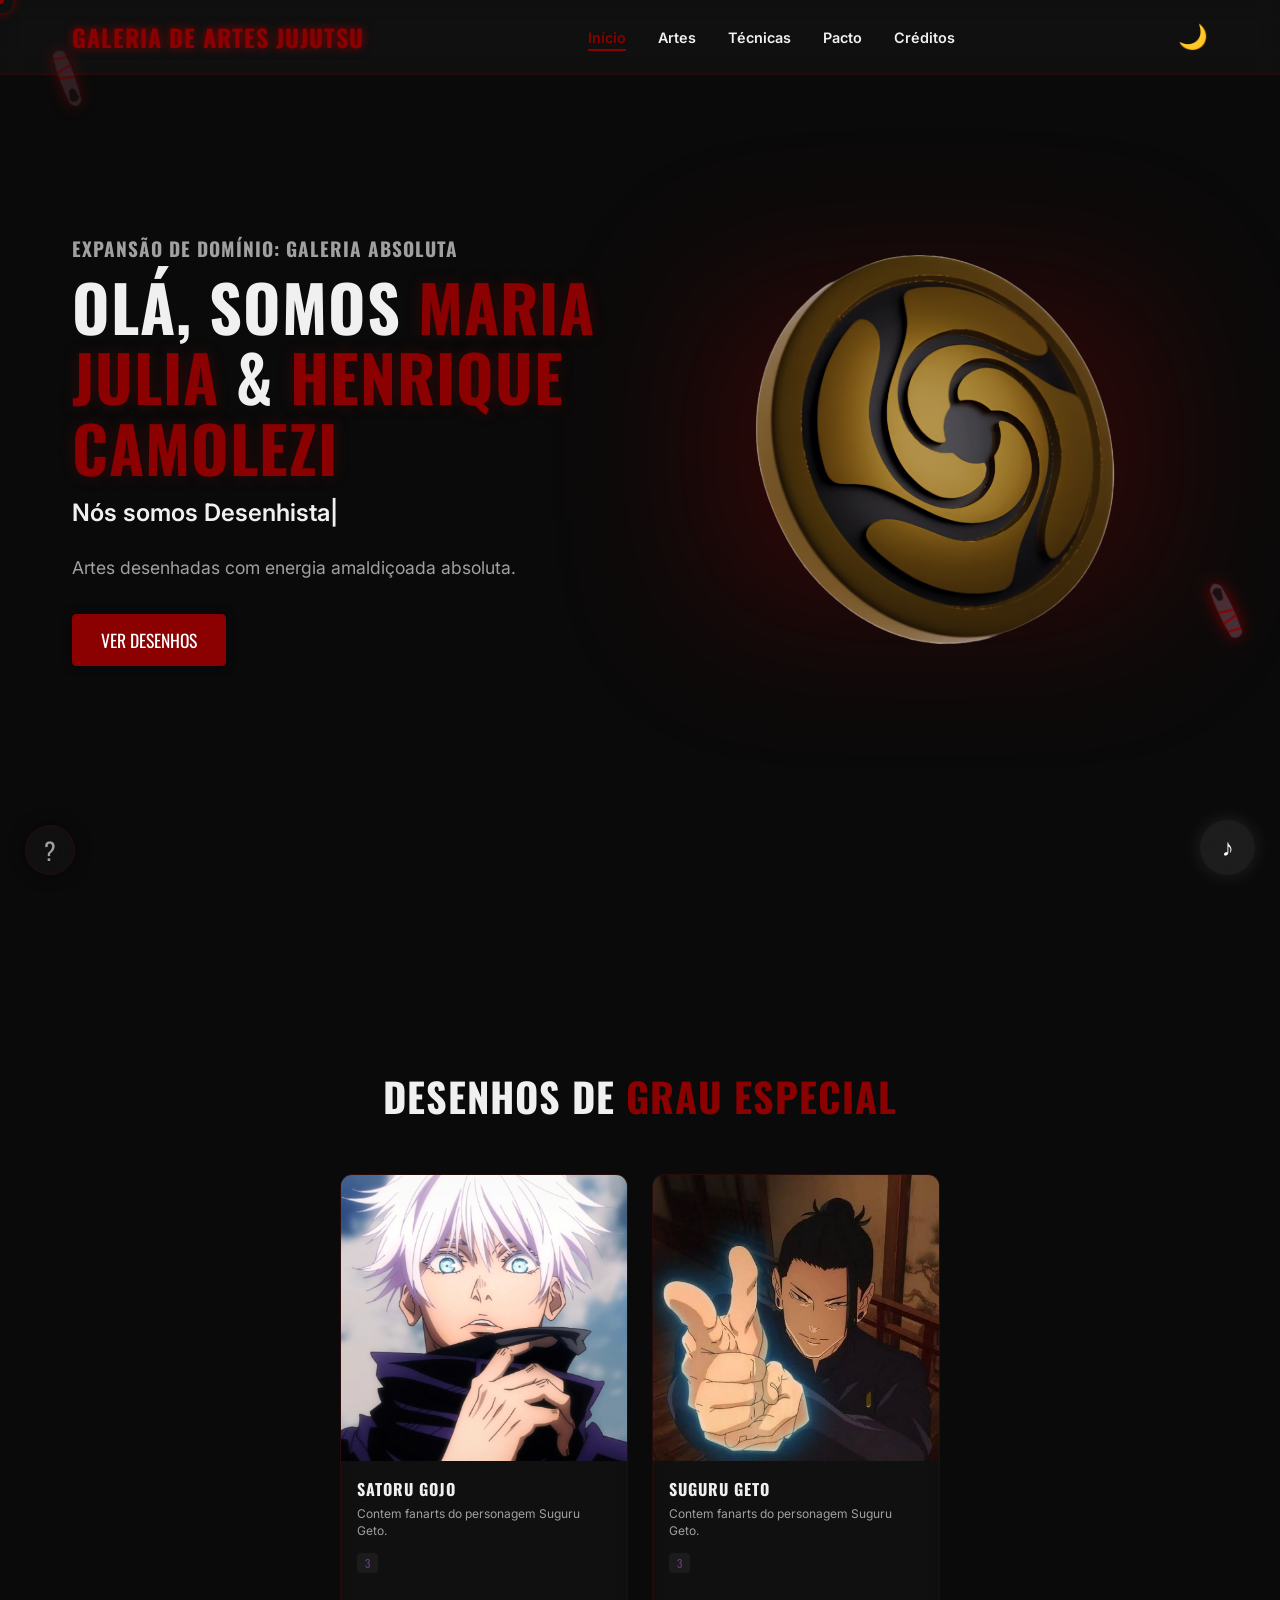
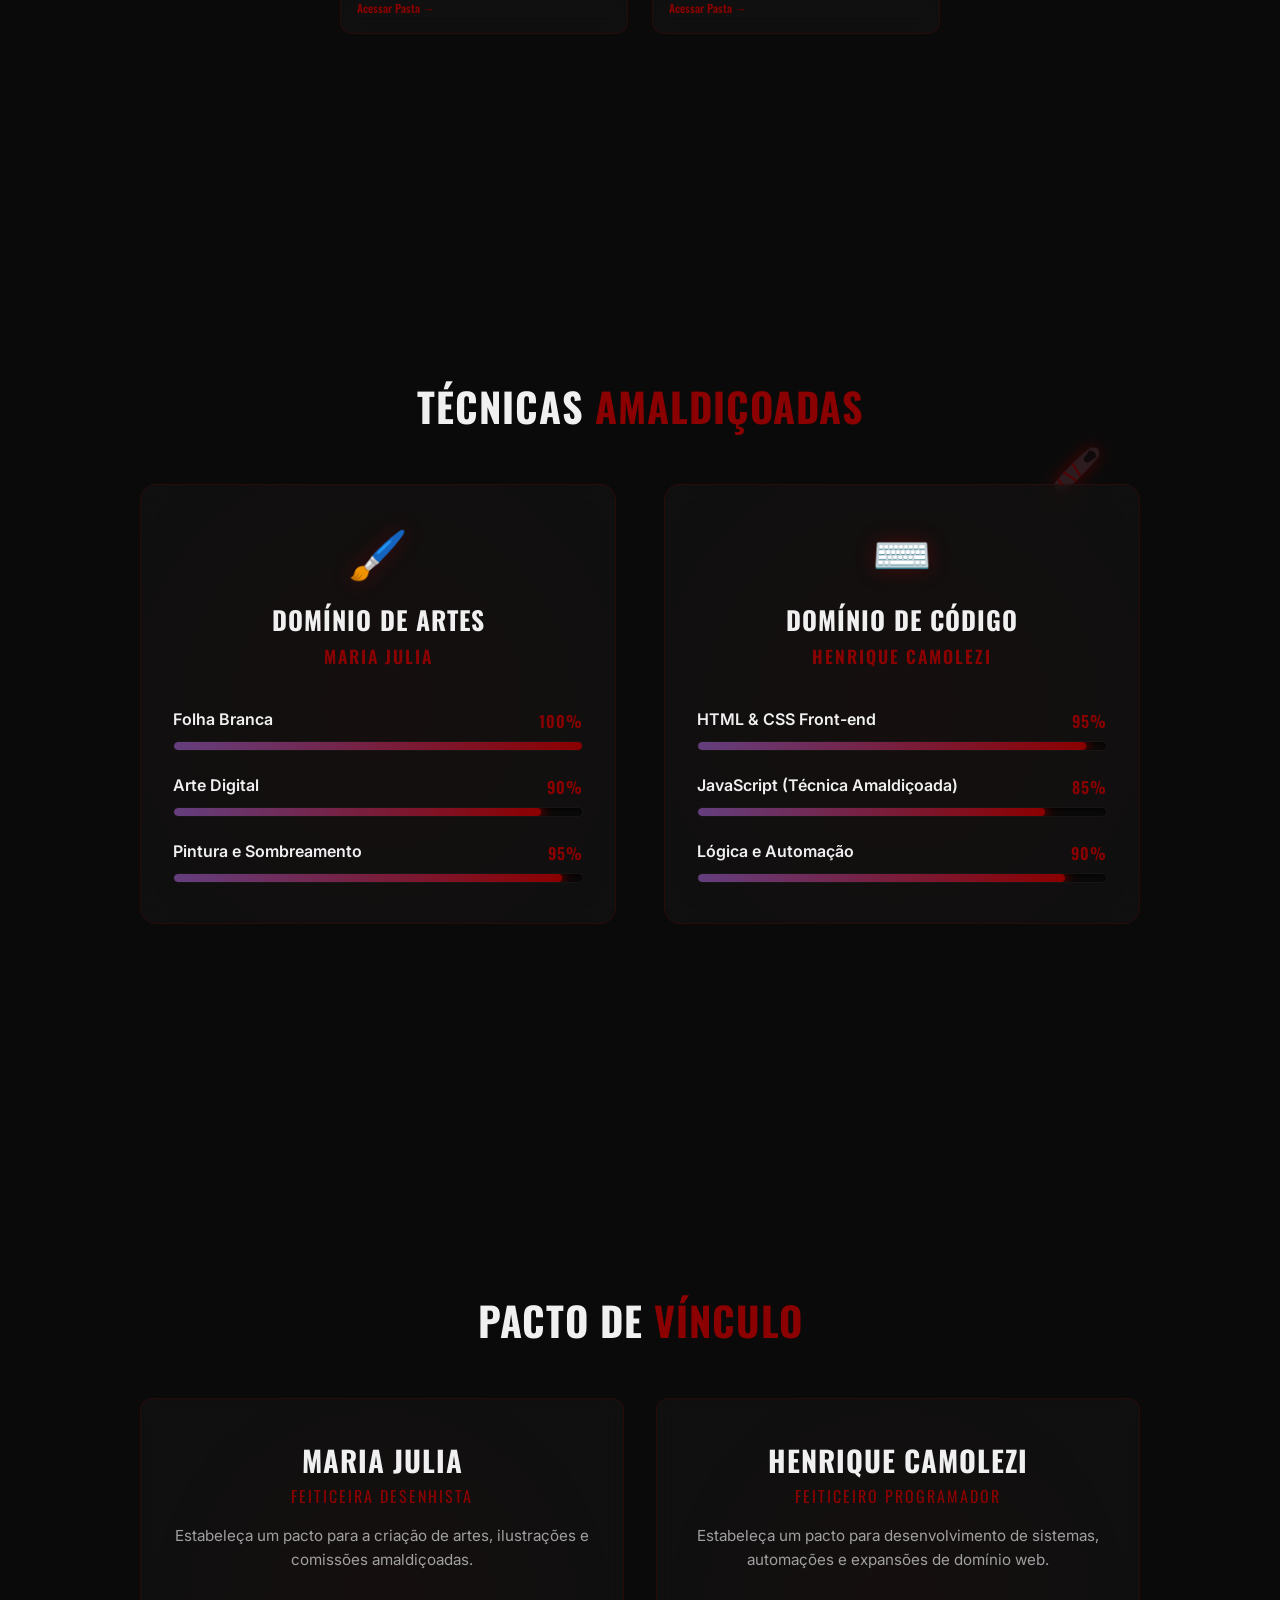
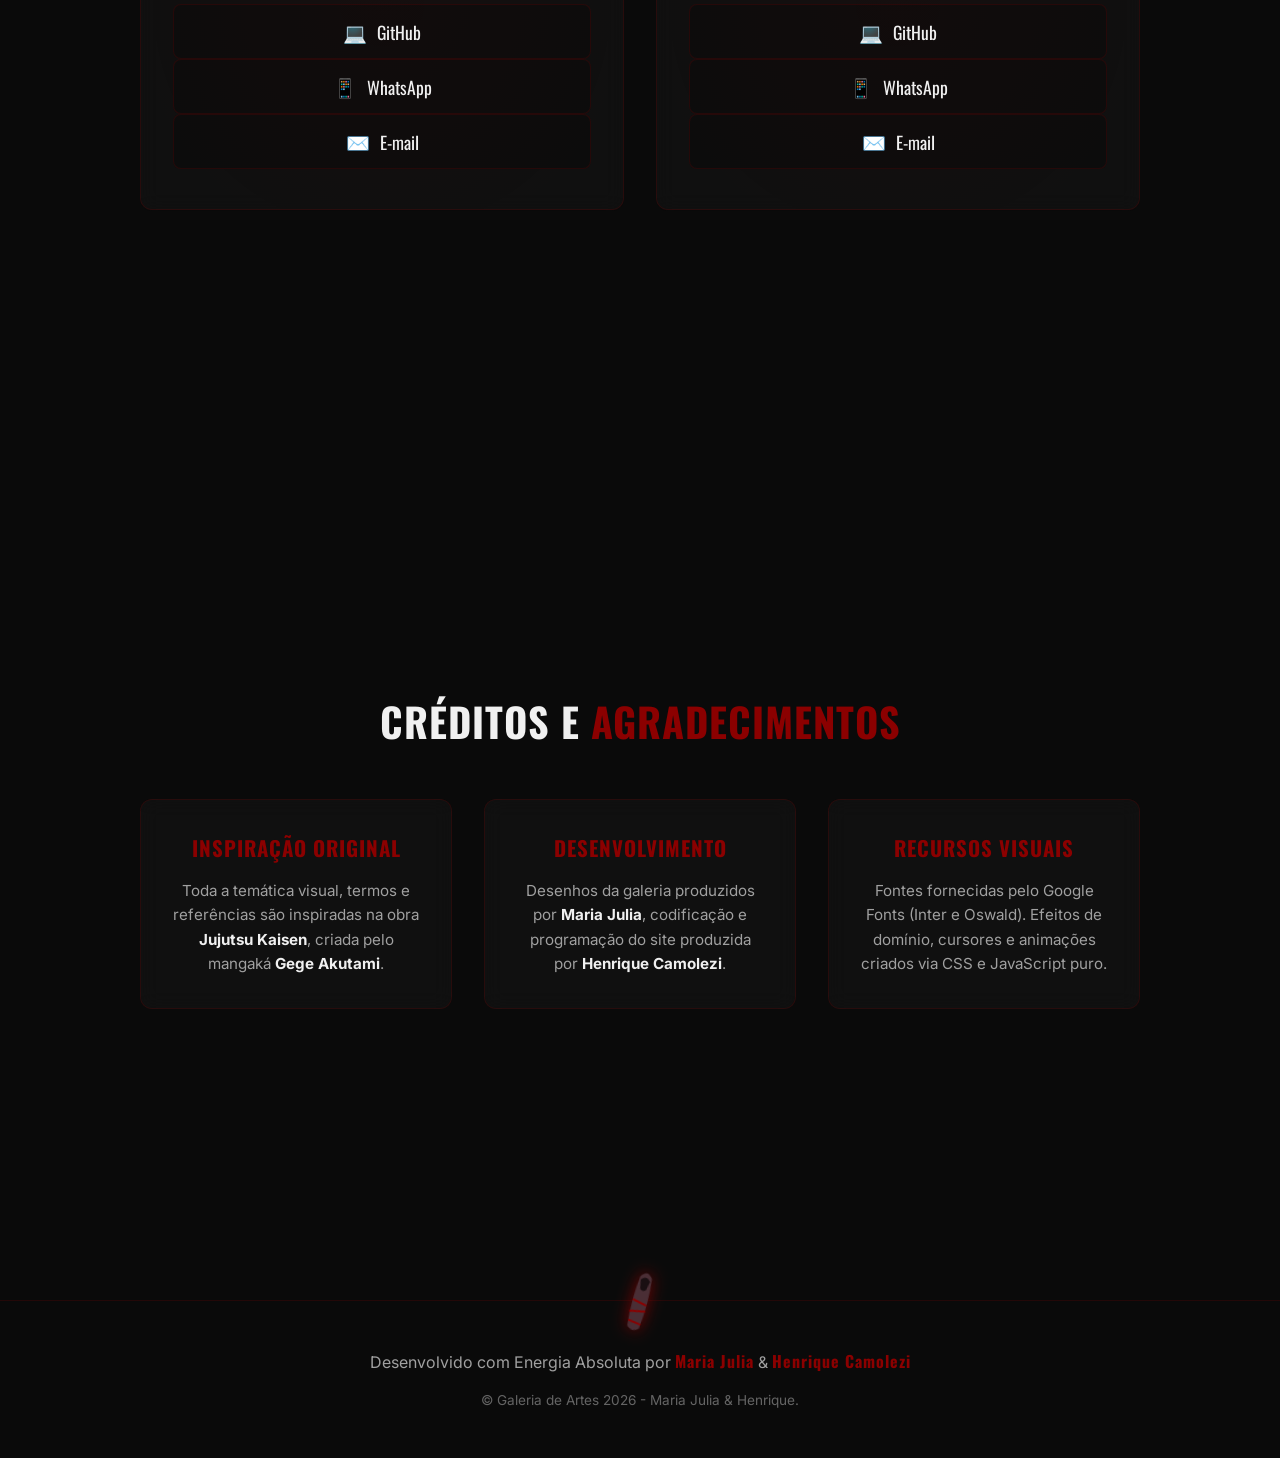
==== commit 314f41a5: "Add files via upload" ====
--- a/index.html
+++ b/index.html
@@ -270,6 +270,7 @@
     ♪
 </button>
 
+<script src="lightbox.js"></script>
 <script src="script.js"></script>
 
 </body>
--- a/style.css
+++ b/style.css
@@ -210,6 +210,7 @@
 section {
     padding: 100px 0;
     min-height: 100vh;
+    min-height: 100dvh;
     display: flex;
     flex-direction: column;
     justify-content: center;
@@ -890,6 +891,7 @@
     width: 90%;
     max-width: 950px;
     height: 90vh;
+    height: 90dvh;
     display: flex;
     flex-direction: column;
     justify-content: center;
@@ -902,6 +904,7 @@
     position: relative;
     width: 100%;
     height: 74vh;
+    height: 74dvh;
     display: flex;
     justify-content: center;
     align-items: center;
@@ -1225,6 +1228,7 @@
         right: -100%;
         width: 100%;
         height: 100vh;
+        height: 100dvh;
         background: var(--bg-color);
         display: flex;
         justify-content: center;
@@ -1423,6 +1427,7 @@
         width: 95%;
         height: auto;
         max-height: 85vh;
+        max-height: 85dvh;
     }
 
     .lightbox-close,
@@ -2226,13 +2231,16 @@
        .lightbox-container {
            width: 95%;
            height: 90vh;
+           height: 90dvh;
            max-height: 90vh;
+           max-height: 90dvh;
            justify-content: center;
        }
    
        .lightbox-stage {
            width: 100%;
            height: 68vh;
+           height: 68dvh;
        }
    
        .lightbox-image {
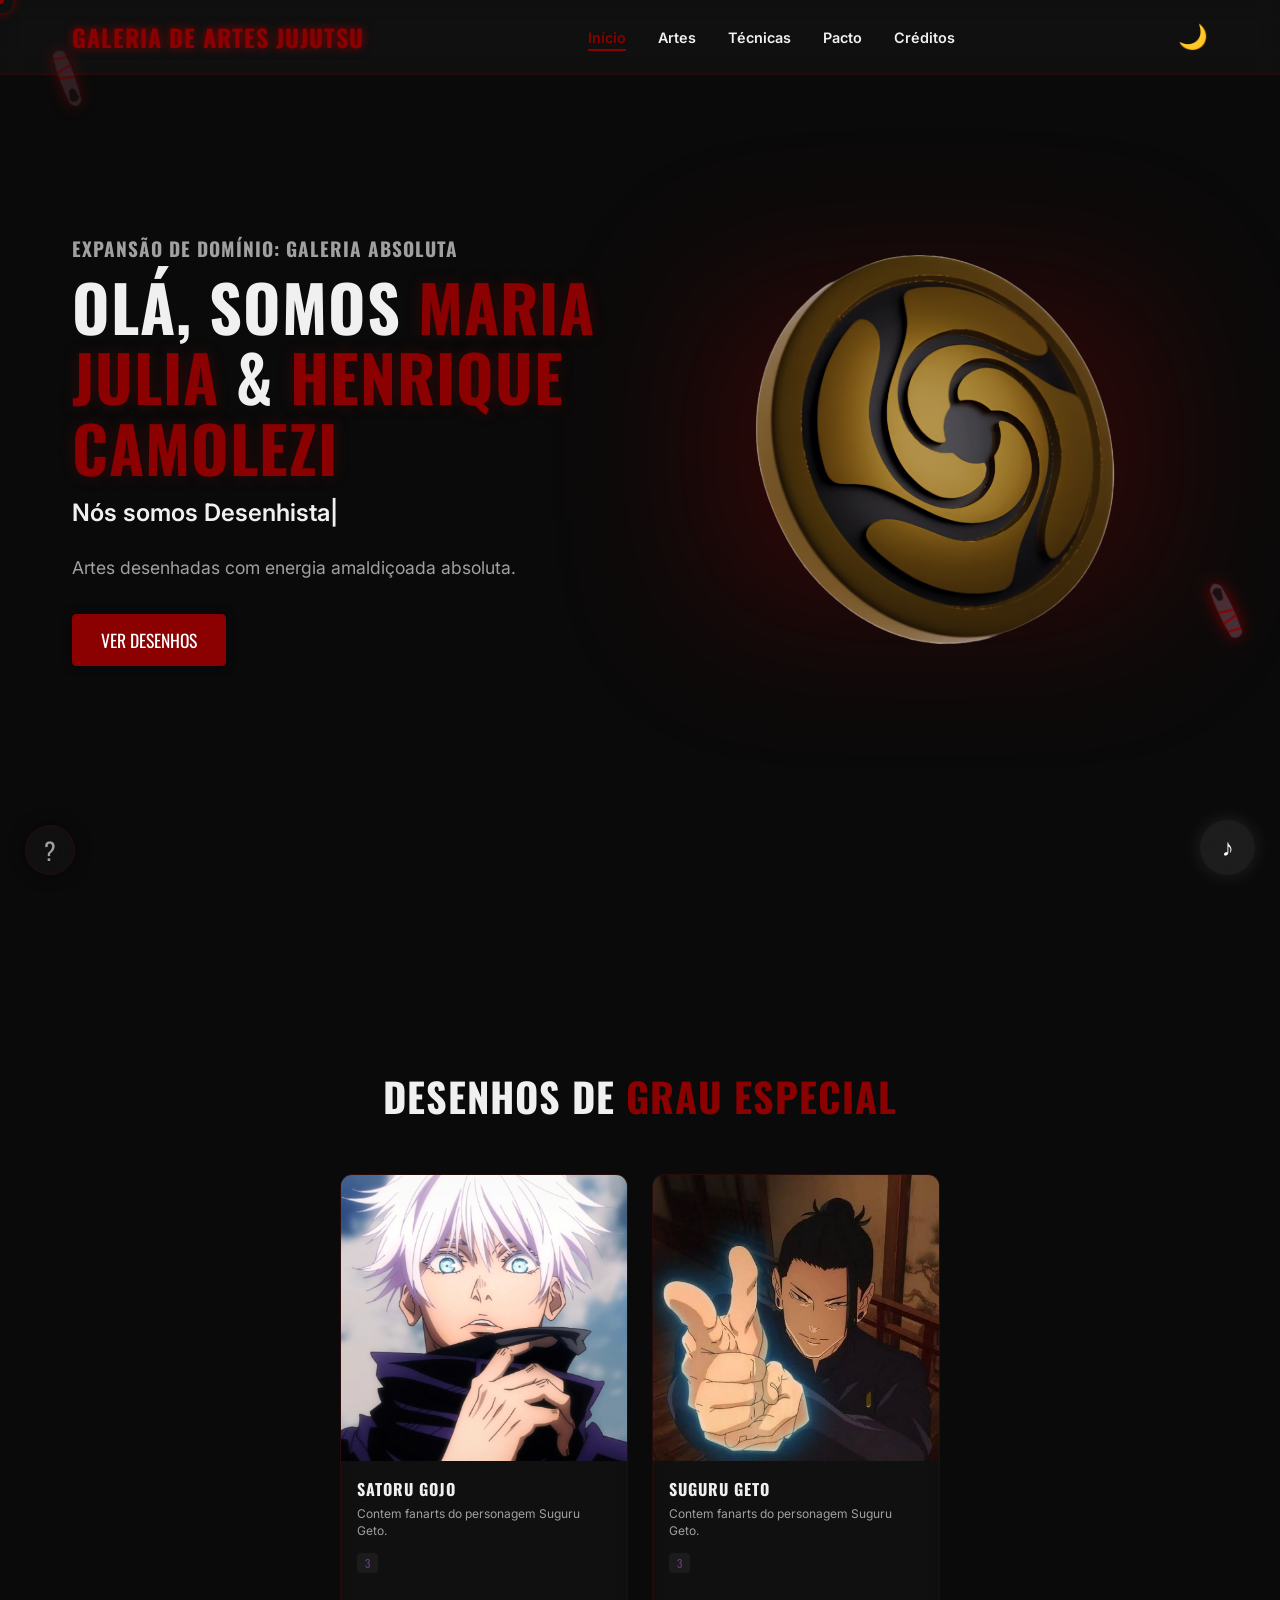
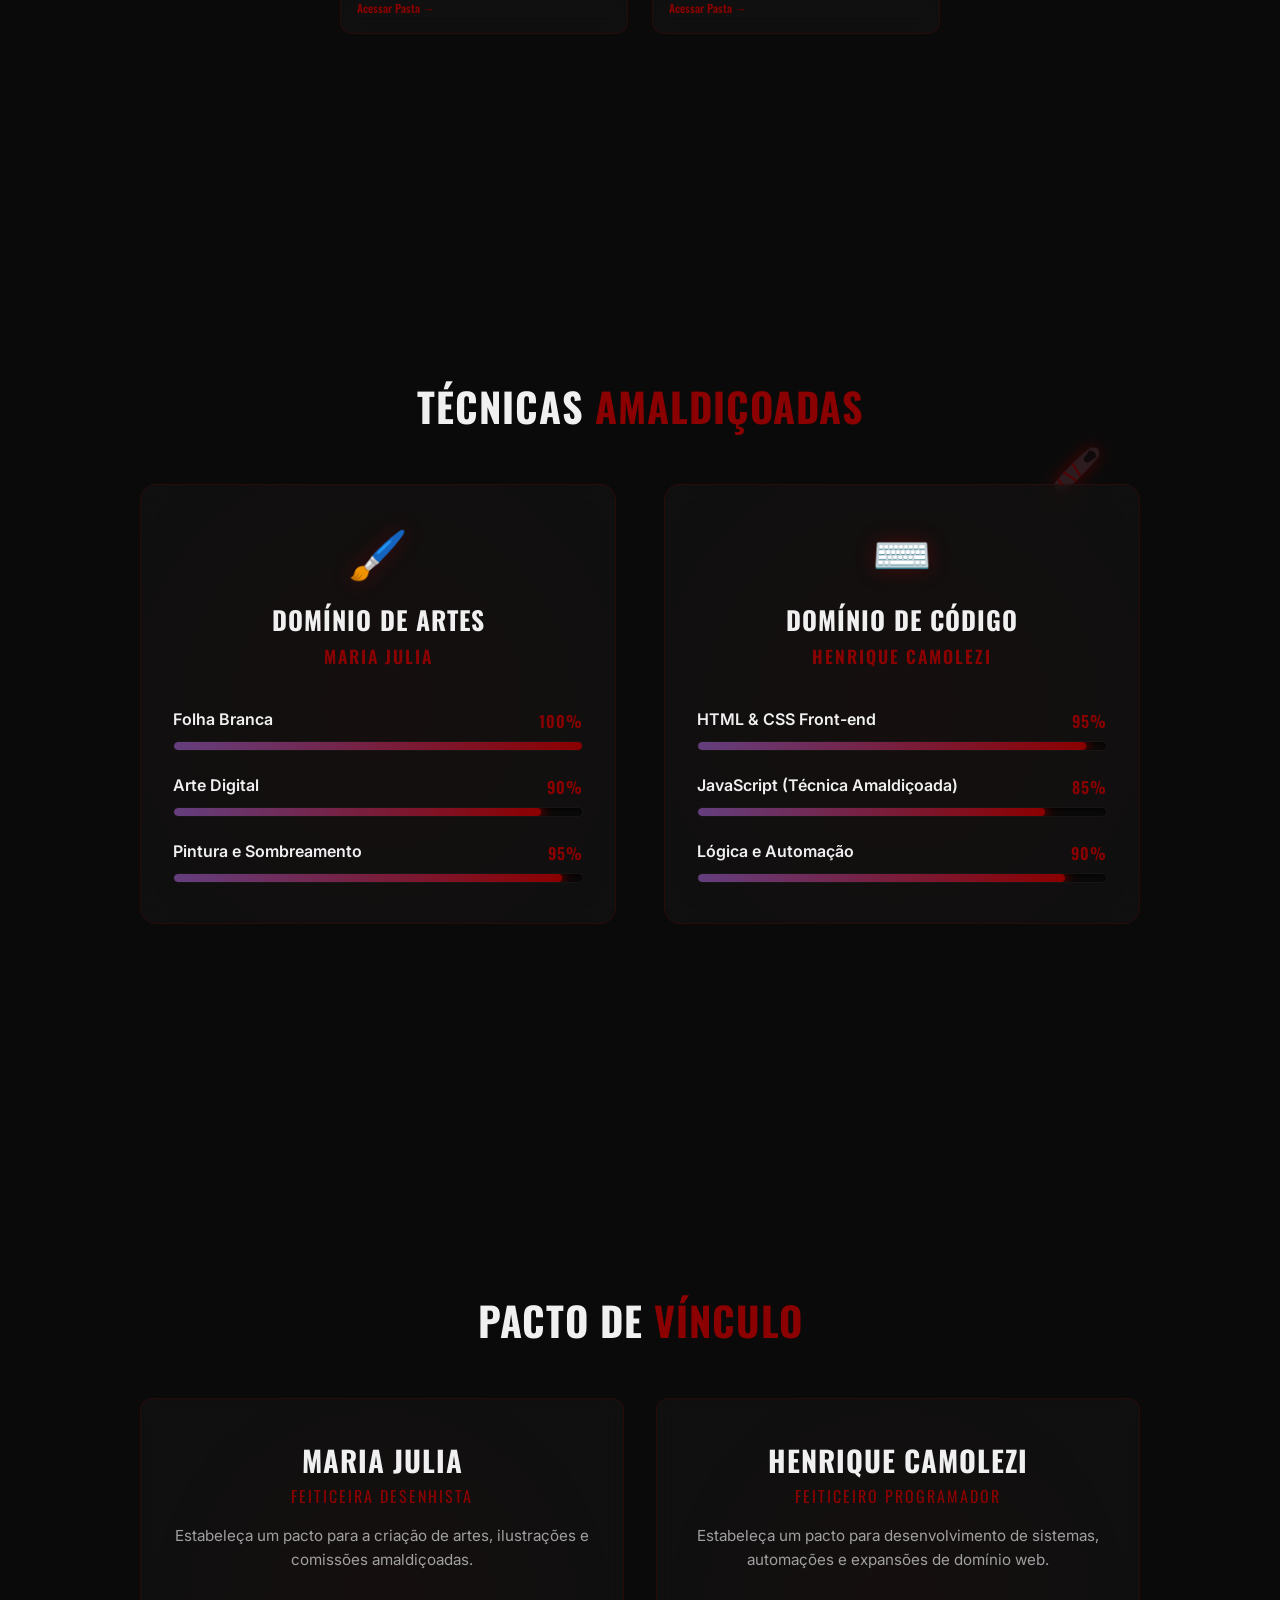
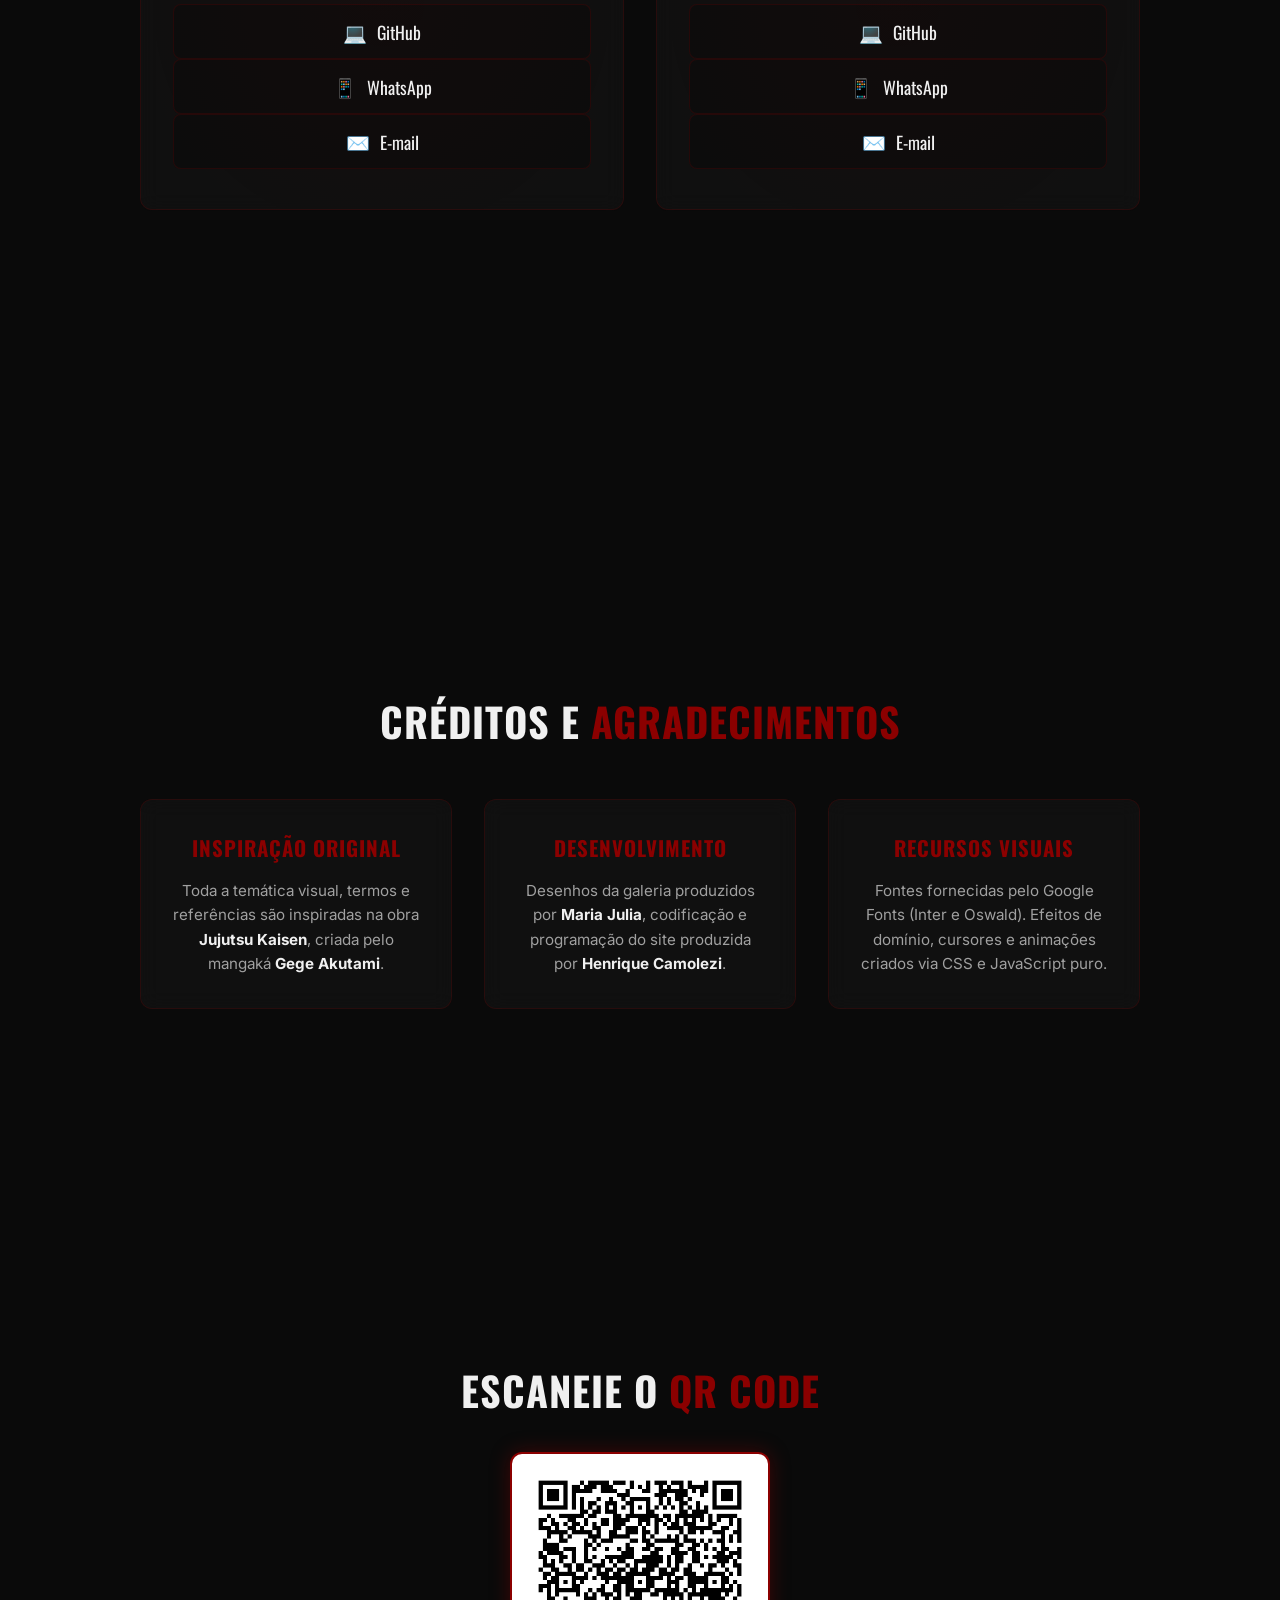
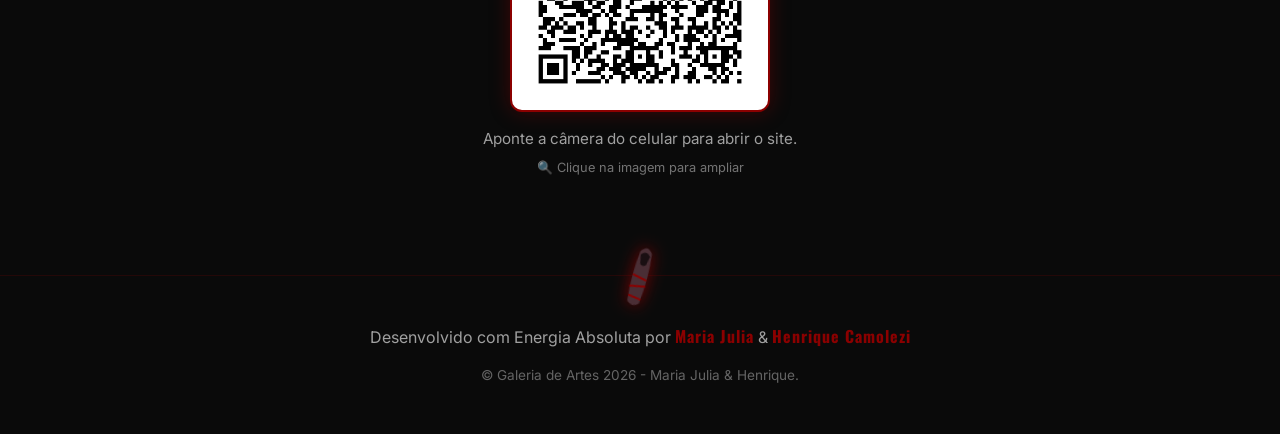
==== commit d714a995: "Add files via upload" ====
--- a/index.html
+++ b/index.html
@@ -249,6 +249,19 @@
                 </div>
             </div>
         </section>
+
+        <!-- ================= QR CODE (final da página) ================= -->
+        <section id="qrcode" class="qr-section section-hidden">
+            <h2 class="section-title">Escaneie o <span>QR Code</span></h2>
+
+            <div class="qr-card">
+                <!-- A classe "gallery-img" ativa o modo de visualização de imagem:
+                     lupa no cursor + visualizador com zoom ao clicar (lightbox.js / script.js) -->
+                <img src="qr_code_site_tcc.png" alt="QR Code para acessar o site Galeria de Artes Jujutsu" class="qr-img gallery-img" loading="lazy">
+                <p class="qr-caption">Aponte a câmera do celular para abrir o site.</p>
+                <p class="qr-hint">🔍 Clique na imagem para ampliar</p>
+            </div>
+        </section>
     </main>
 
     <footer>
--- a/style.css
+++ b/style.css
@@ -2247,4 +2247,69 @@
            max-width: 100%;
            max-height: 100%;
        }
-   }+   }
+
+/* =========================================================================
+   QR CODE (final da página)
+   A imagem usa a classe .gallery-img, então ganha o modo de visualização:
+   lupa no cursor + visualizador com zoom ao clicar (lightbox.js e script.js).
+   Para mudar o tamanho do QR Code, altere a variável --qr-size.
+========================================================================= */
+.qr-section {
+    min-height: auto; /* não ocupa a tela inteira como as outras seções */
+    padding: 60px 0 100px;
+    align-items: center;
+    text-align: center;
+}
+
+.qr-section .section-title {
+    margin-bottom: 2rem;
+}
+
+.qr-card {
+    --qr-size: clamp(200px, 60vw, 260px); /* tamanho médio */
+    width: 100%;
+    max-width: 340px;
+    display: flex;
+    flex-direction: column;
+    align-items: center;
+    gap: 1rem;
+}
+
+.qr-card .qr-img {
+    width: var(--qr-size);
+    height: auto;
+    aspect-ratio: 1 / 1;
+    object-fit: contain;
+    object-position: center;
+    padding: 10px;
+    background: #ffffff; /* fundo branco: o leitor de QR funciona nos dois temas */
+    border: 2px solid var(--accent-primary);
+    border-radius: 12px;
+    box-shadow: var(--shadow-aura);
+    cursor: pointer;
+    transition: transform 0.3s ease, box-shadow 0.3s ease;
+}
+
+.qr-card .qr-img:hover {
+    transform: scale(1.04);
+}
+
+.qr-caption {
+    color: var(--text-muted);
+    font-size: 0.95rem;
+    line-height: 1.5;
+}
+
+.qr-hint {
+    color: var(--text-muted);
+    font-size: 0.8rem;
+    opacity: 0.7;
+    margin-top: -0.4rem;
+}
+
+@media (max-width: 768px) {
+    .qr-section {
+        padding: 40px 0 70px;
+    }
+}
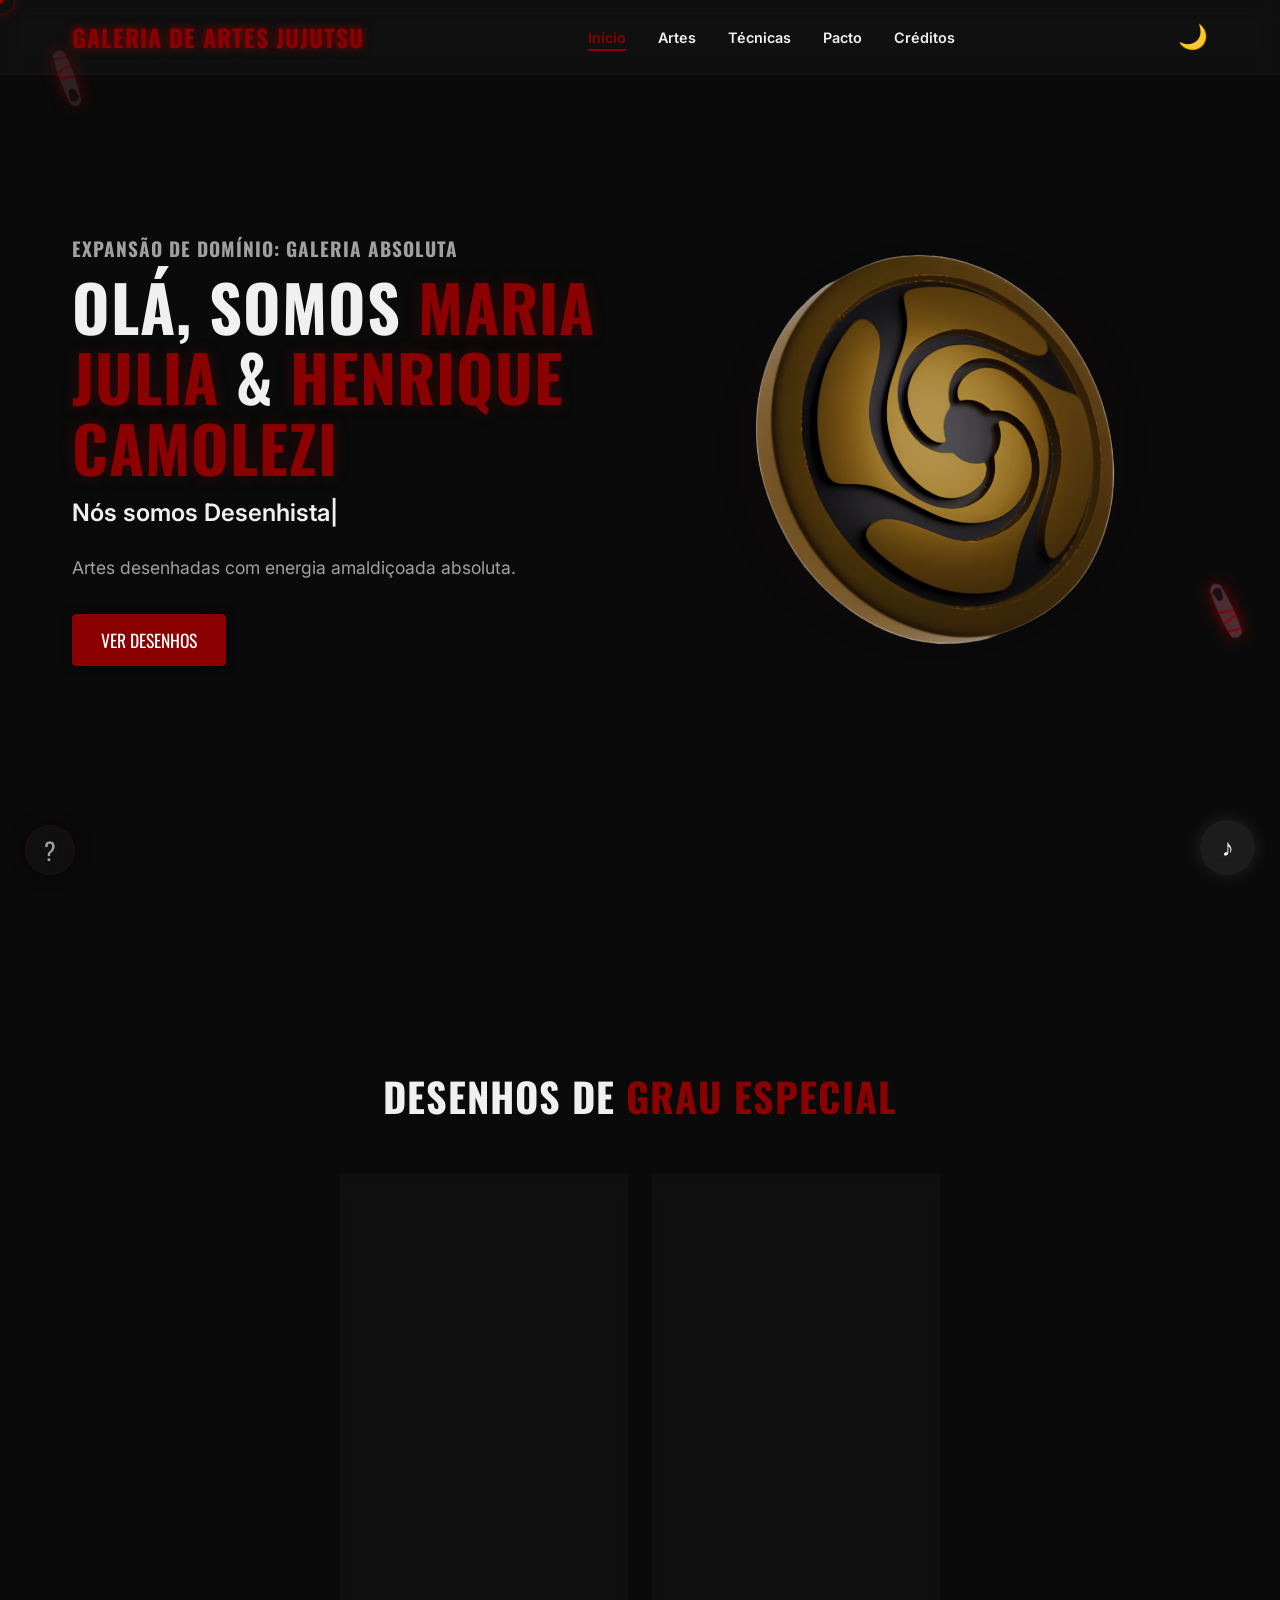
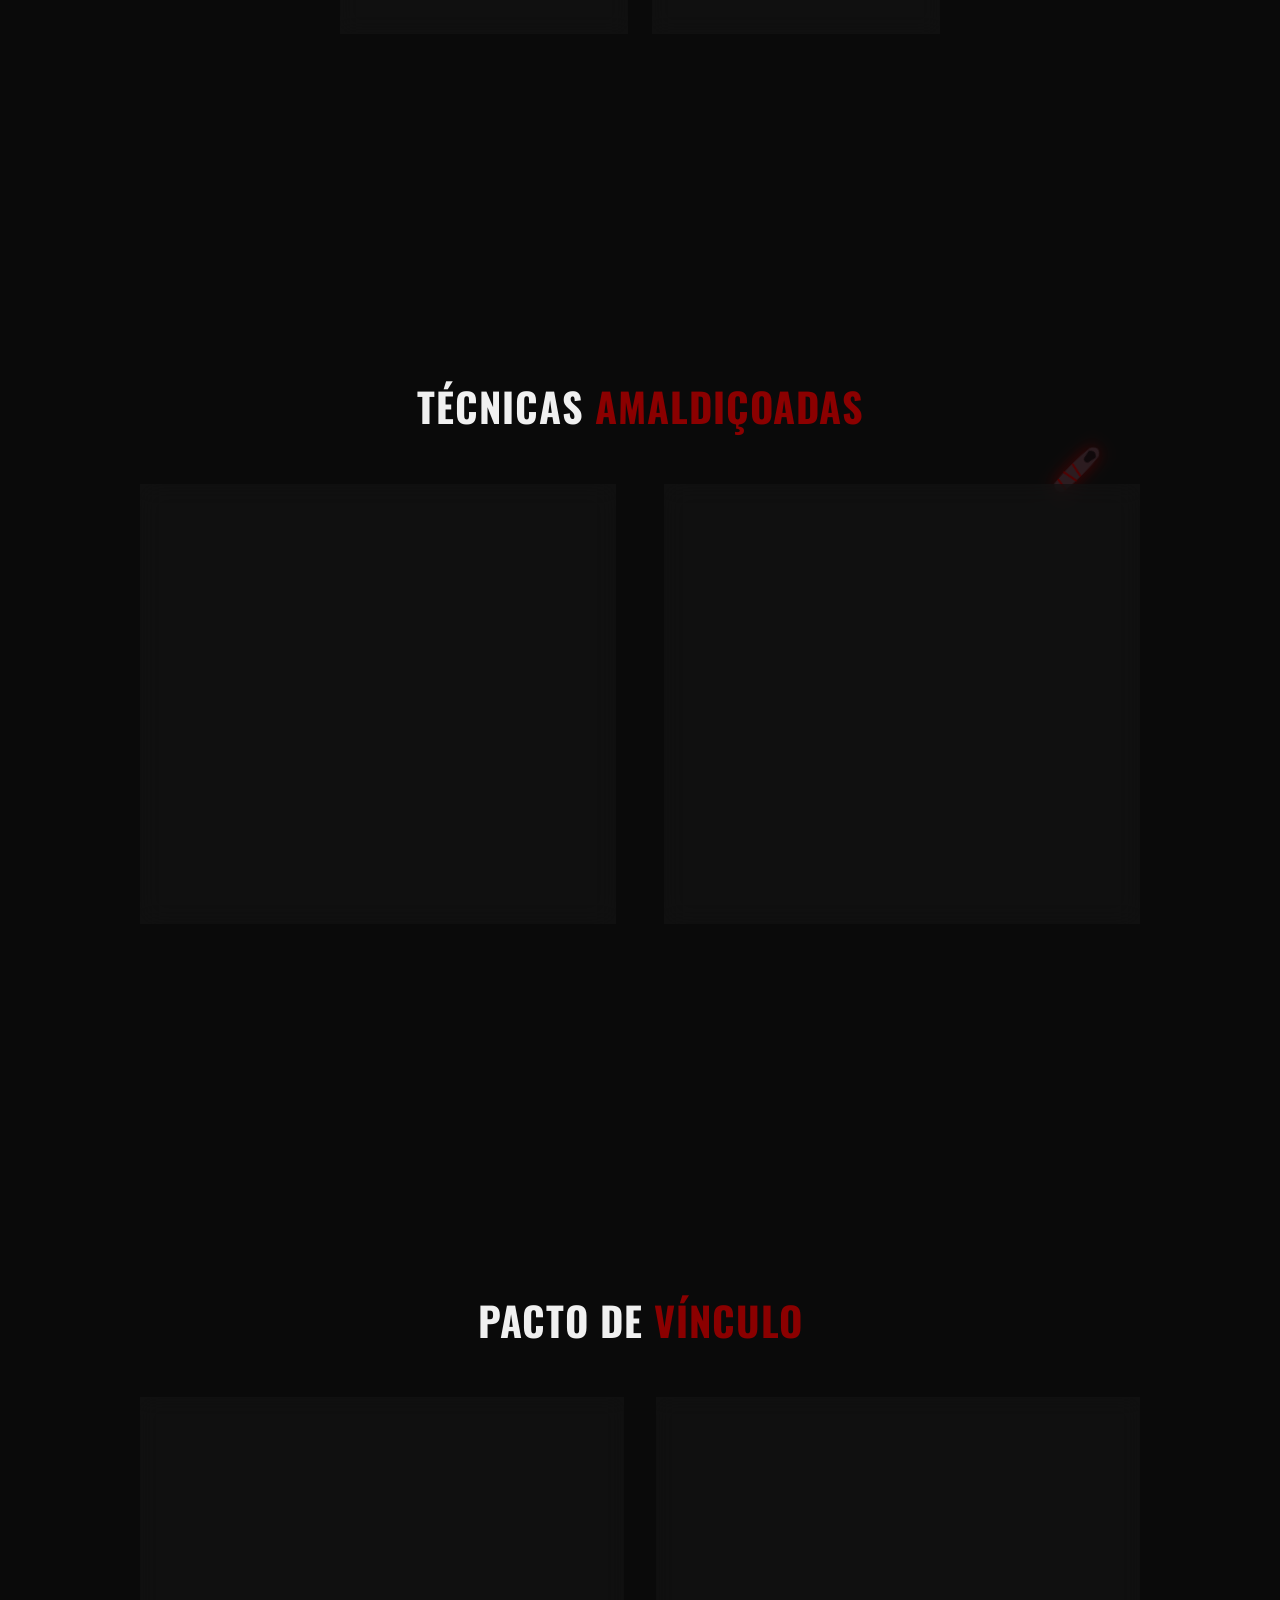
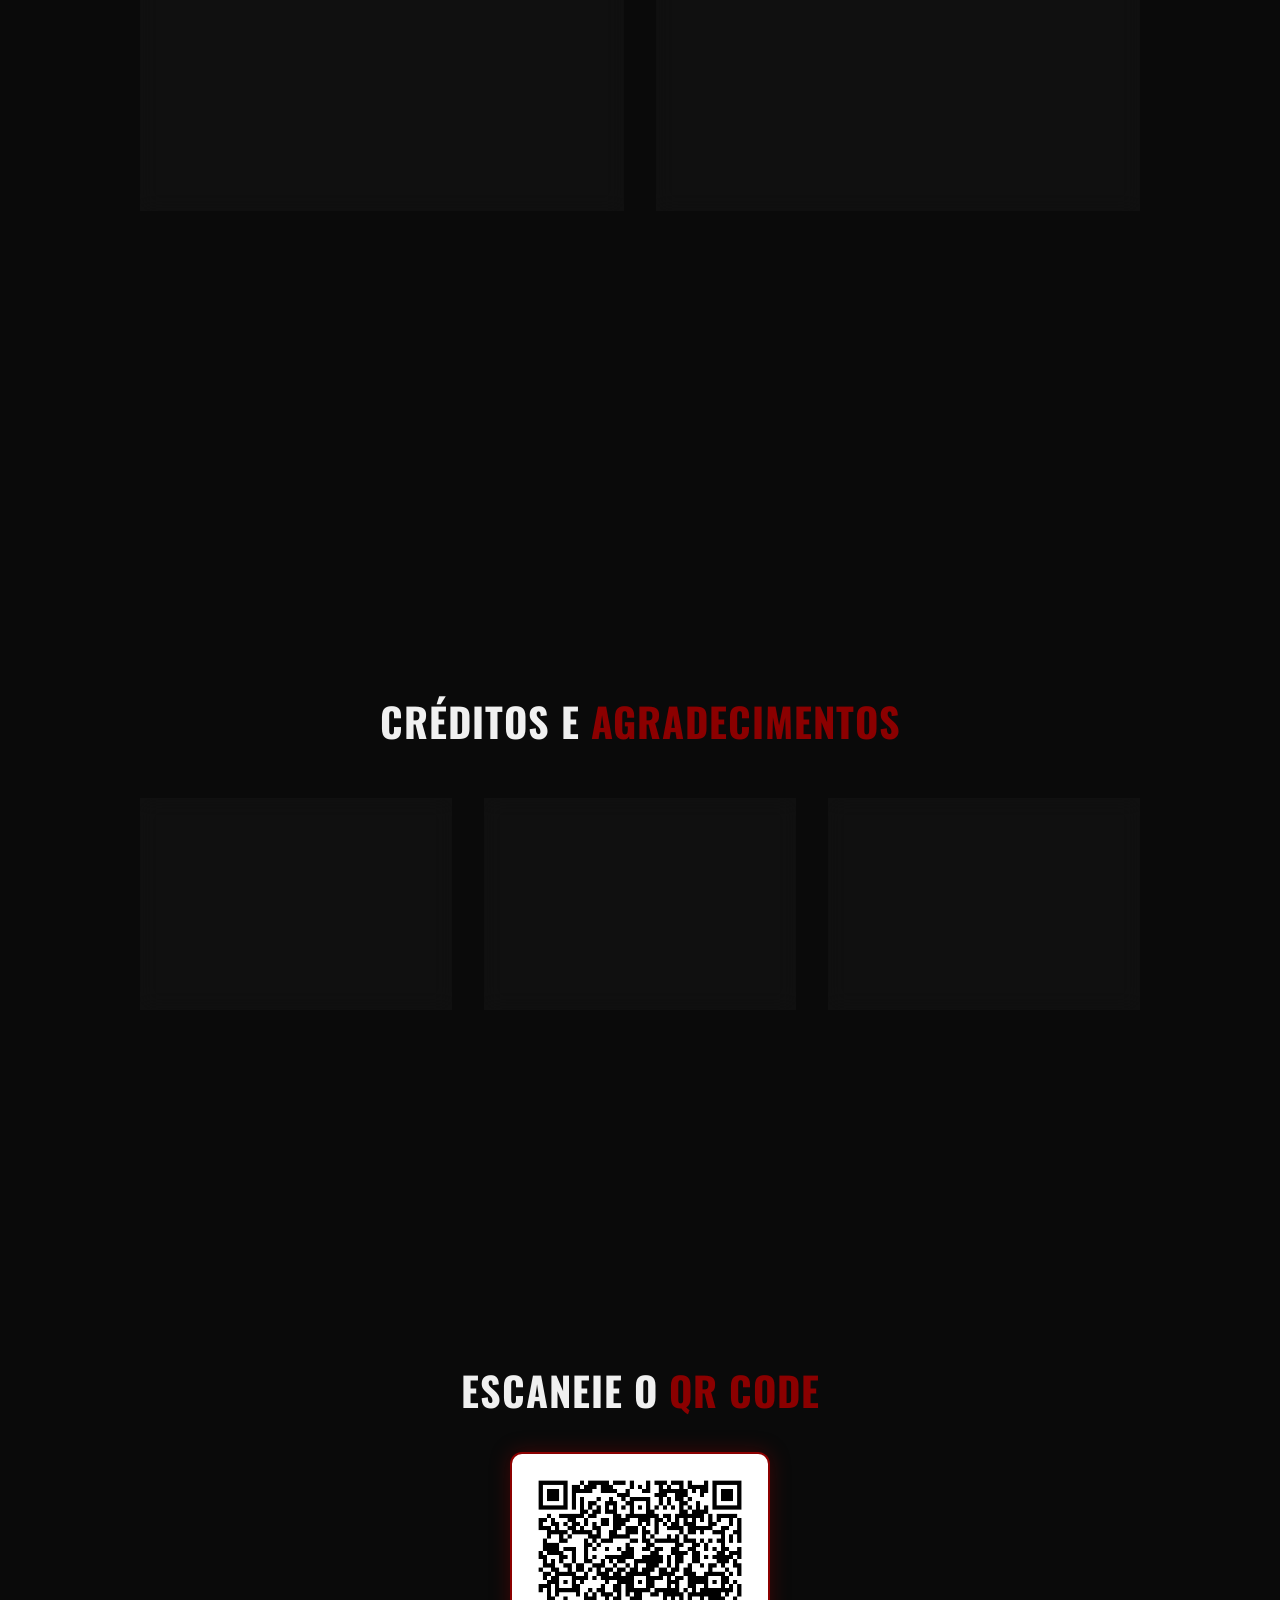
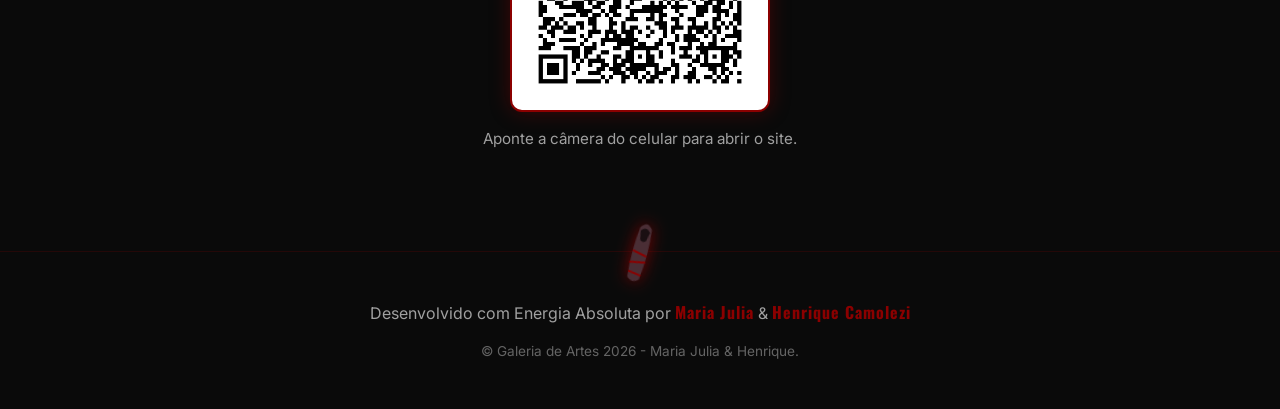
==== commit e31504c3: "Add files via upload" ====
--- a/index.html
+++ b/index.html
@@ -80,7 +80,7 @@
 
                 <article class="project-card">
                     <div class="project-img-container">
-                        <img src="Suguru Geto 2.jpg" alt="Suguru Geto" class="project-img">
+                        <img src="Suguru geto 2.jpg" alt="Suguru Geto" class="project-img">
                     </div>
                     <div class="project-info">
                         <h3>Suguru Geto</h3>
@@ -259,7 +259,6 @@
                      lupa no cursor + visualizador com zoom ao clicar (lightbox.js / script.js) -->
                 <img src="qr_code_site_tcc.png" alt="QR Code para acessar o site Galeria de Artes Jujutsu" class="qr-img gallery-img" loading="lazy">
                 <p class="qr-caption">Aponte a câmera do celular para abrir o site.</p>
-                <p class="qr-hint">🔍 Clique na imagem para ampliar</p>
             </div>
         </section>
     </main>
--- a/style.css
+++ b/style.css
@@ -352,15 +352,16 @@
 
 .aura-glow {
     position: absolute;
-    width: 80%;
-    height: 80%;
-    background: var(--accent-primary);
-    filter: blur(80px);
-    opacity: 0.3;
+    width: 65%;
+    height: 65%;
+    background: radial-gradient(circle, var(--accent-primary) 0%, transparent 70%);
+    filter: blur(55px);
+    opacity: 0.25;
     z-index: 1;
     top: 50%;
     left: 50%;
     transform: translate(-50%, -50%);
+    pointer-events: none;
     animation: pulse 4s infinite alternate;
 }
 
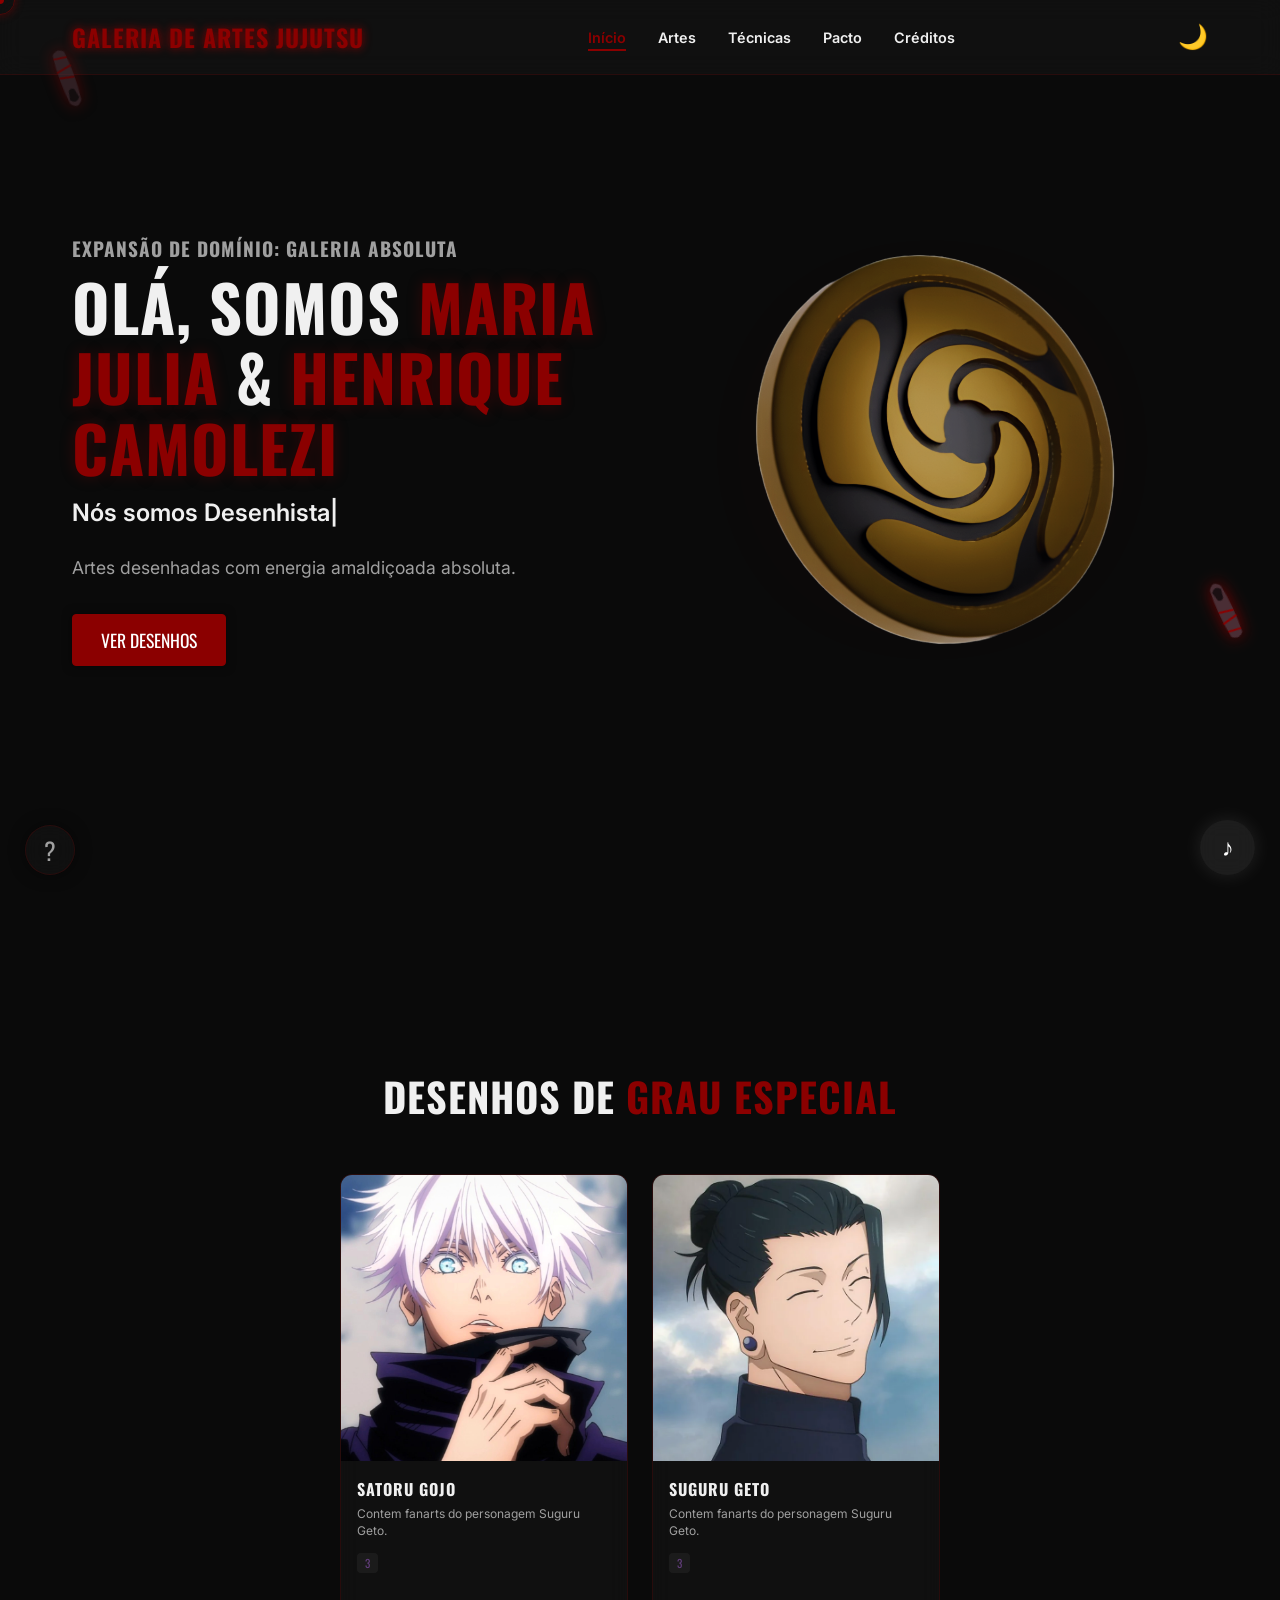
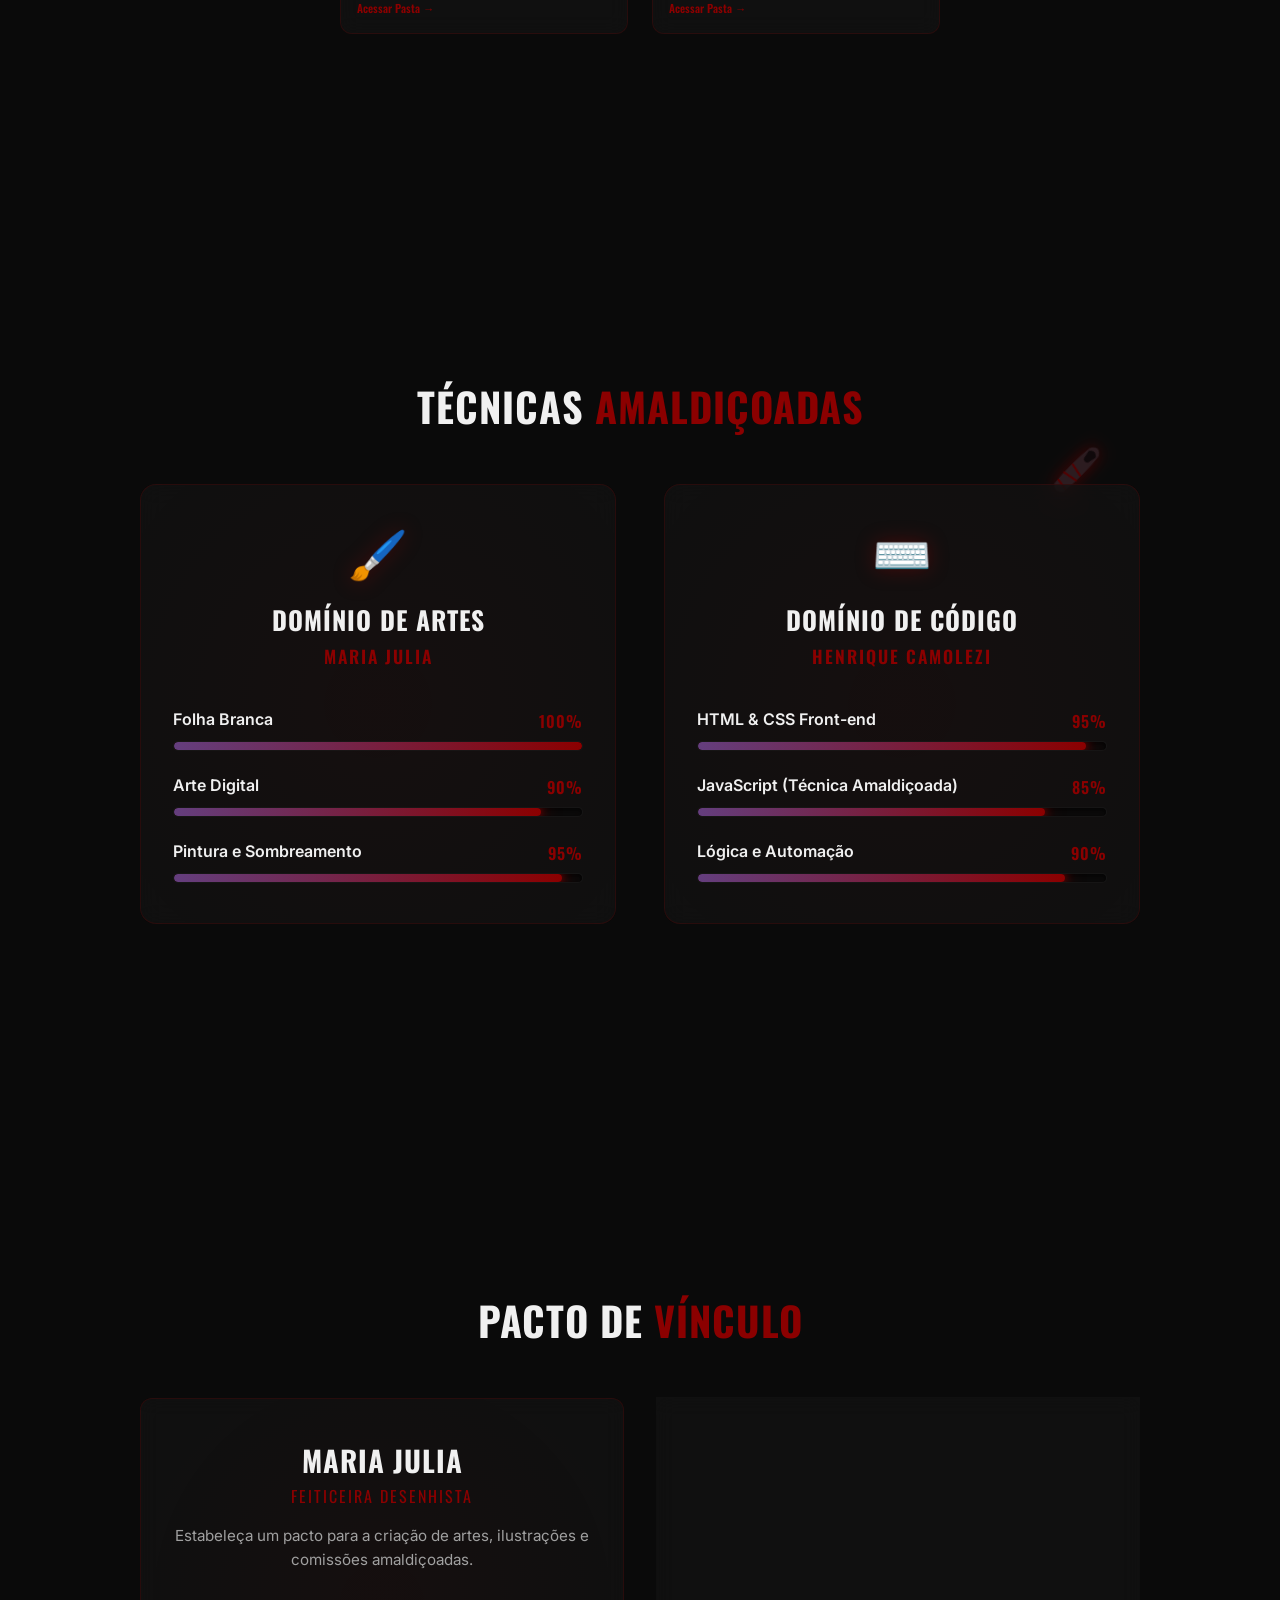
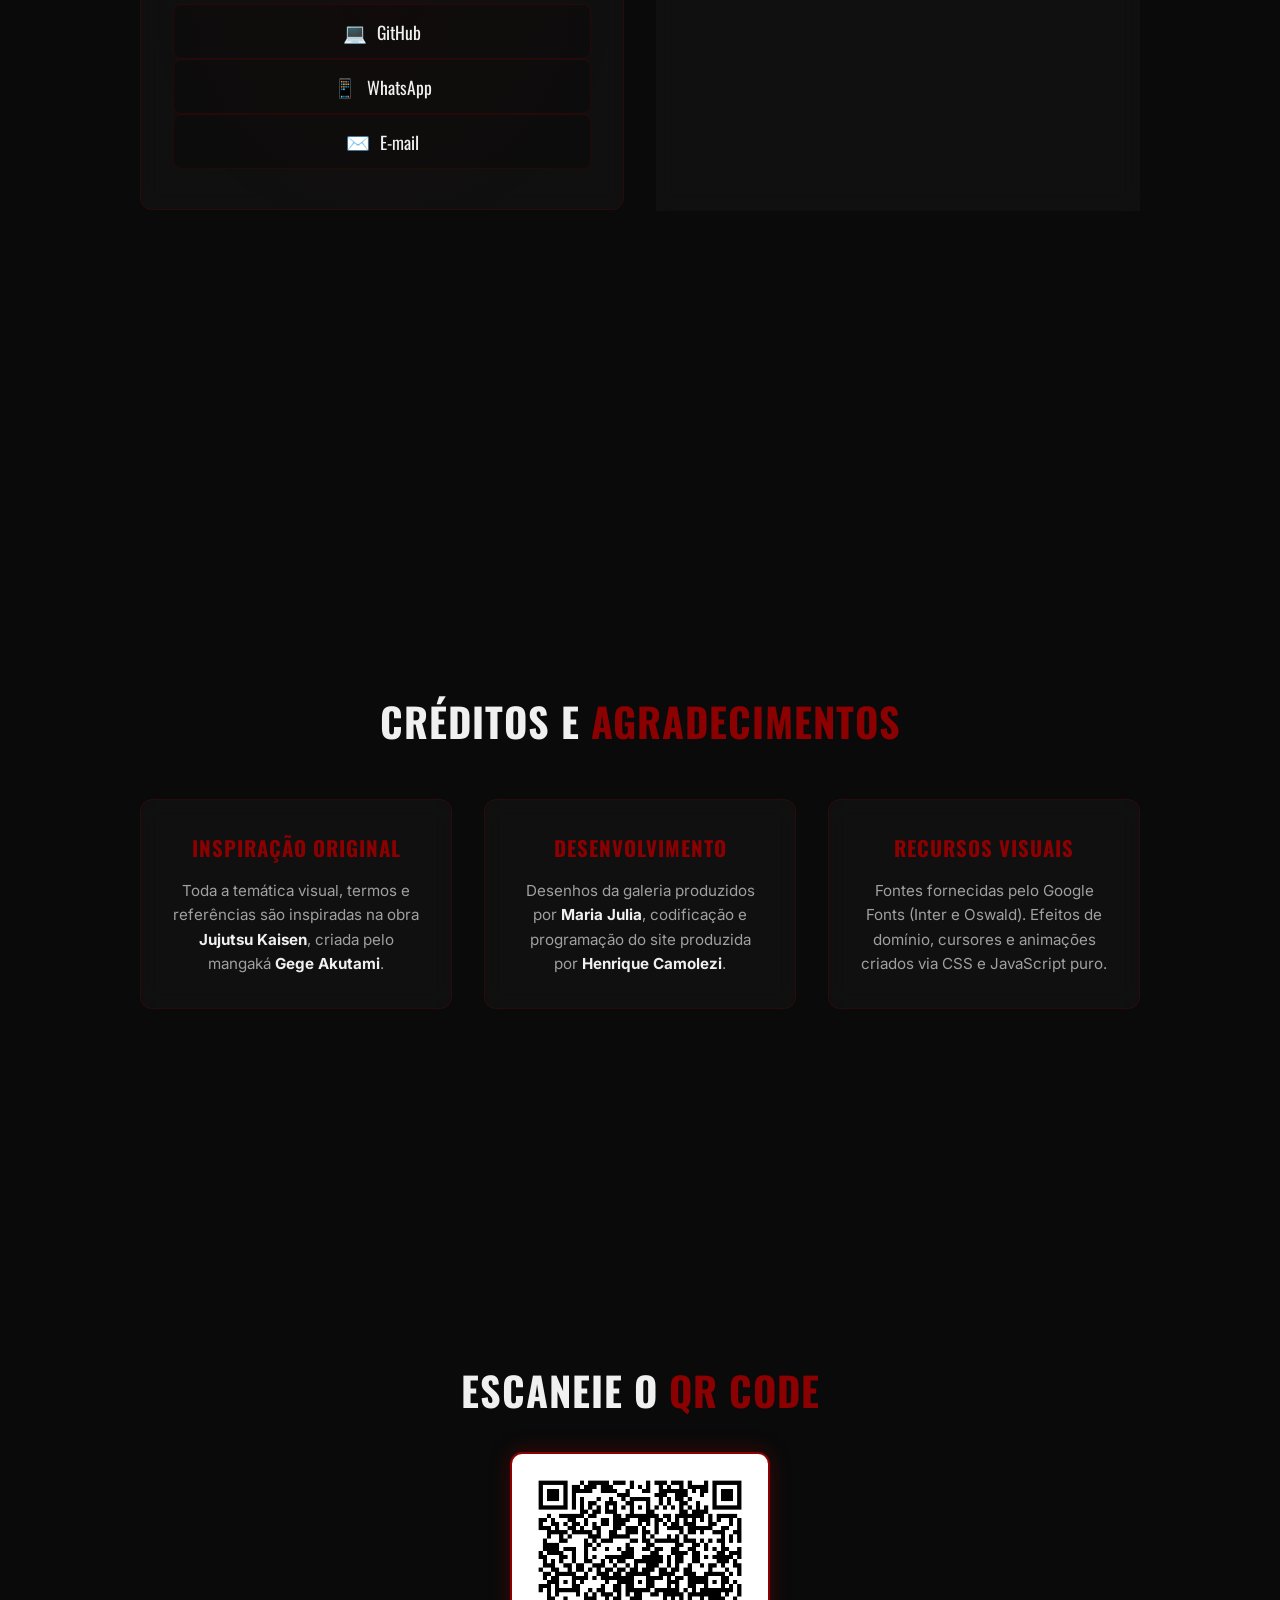
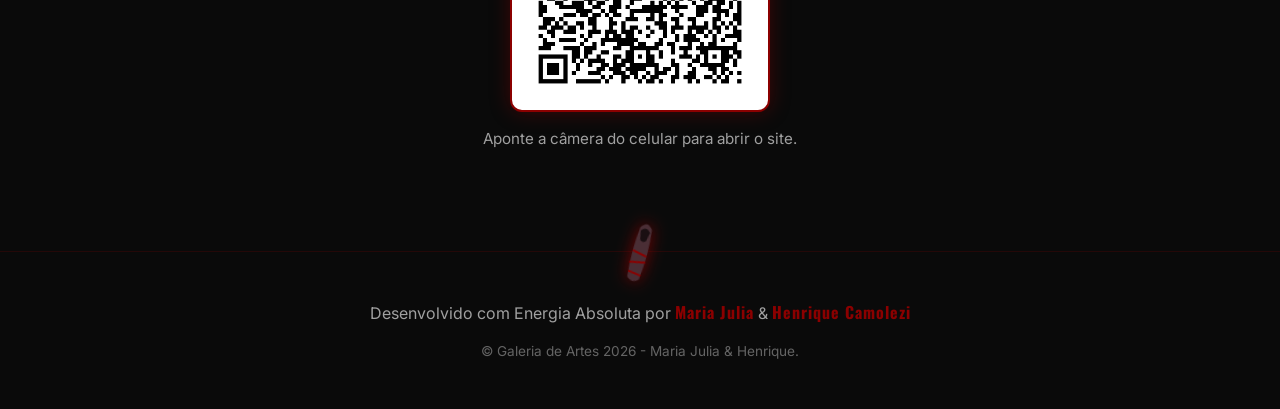
==== commit 6353b9c6: "Add files via upload" ====
--- a/index.html
+++ b/index.html
@@ -4,6 +4,7 @@
     <meta charset="UTF-8">
     <meta name="viewport" content="width=device-width, initial-scale=1.0">
     <title>Site de Desenhos | Feiticeira/Feiticeiro Desenhista e Programador</title>
+    <link rel="icon" type="image/jpeg" href="Foto de Perfil.jpg">
     
     <link rel="preconnect" href="https://fonts.googleapis.com">
     <link rel="preconnect" href="https://fonts.gstatic.com" crossorigin>
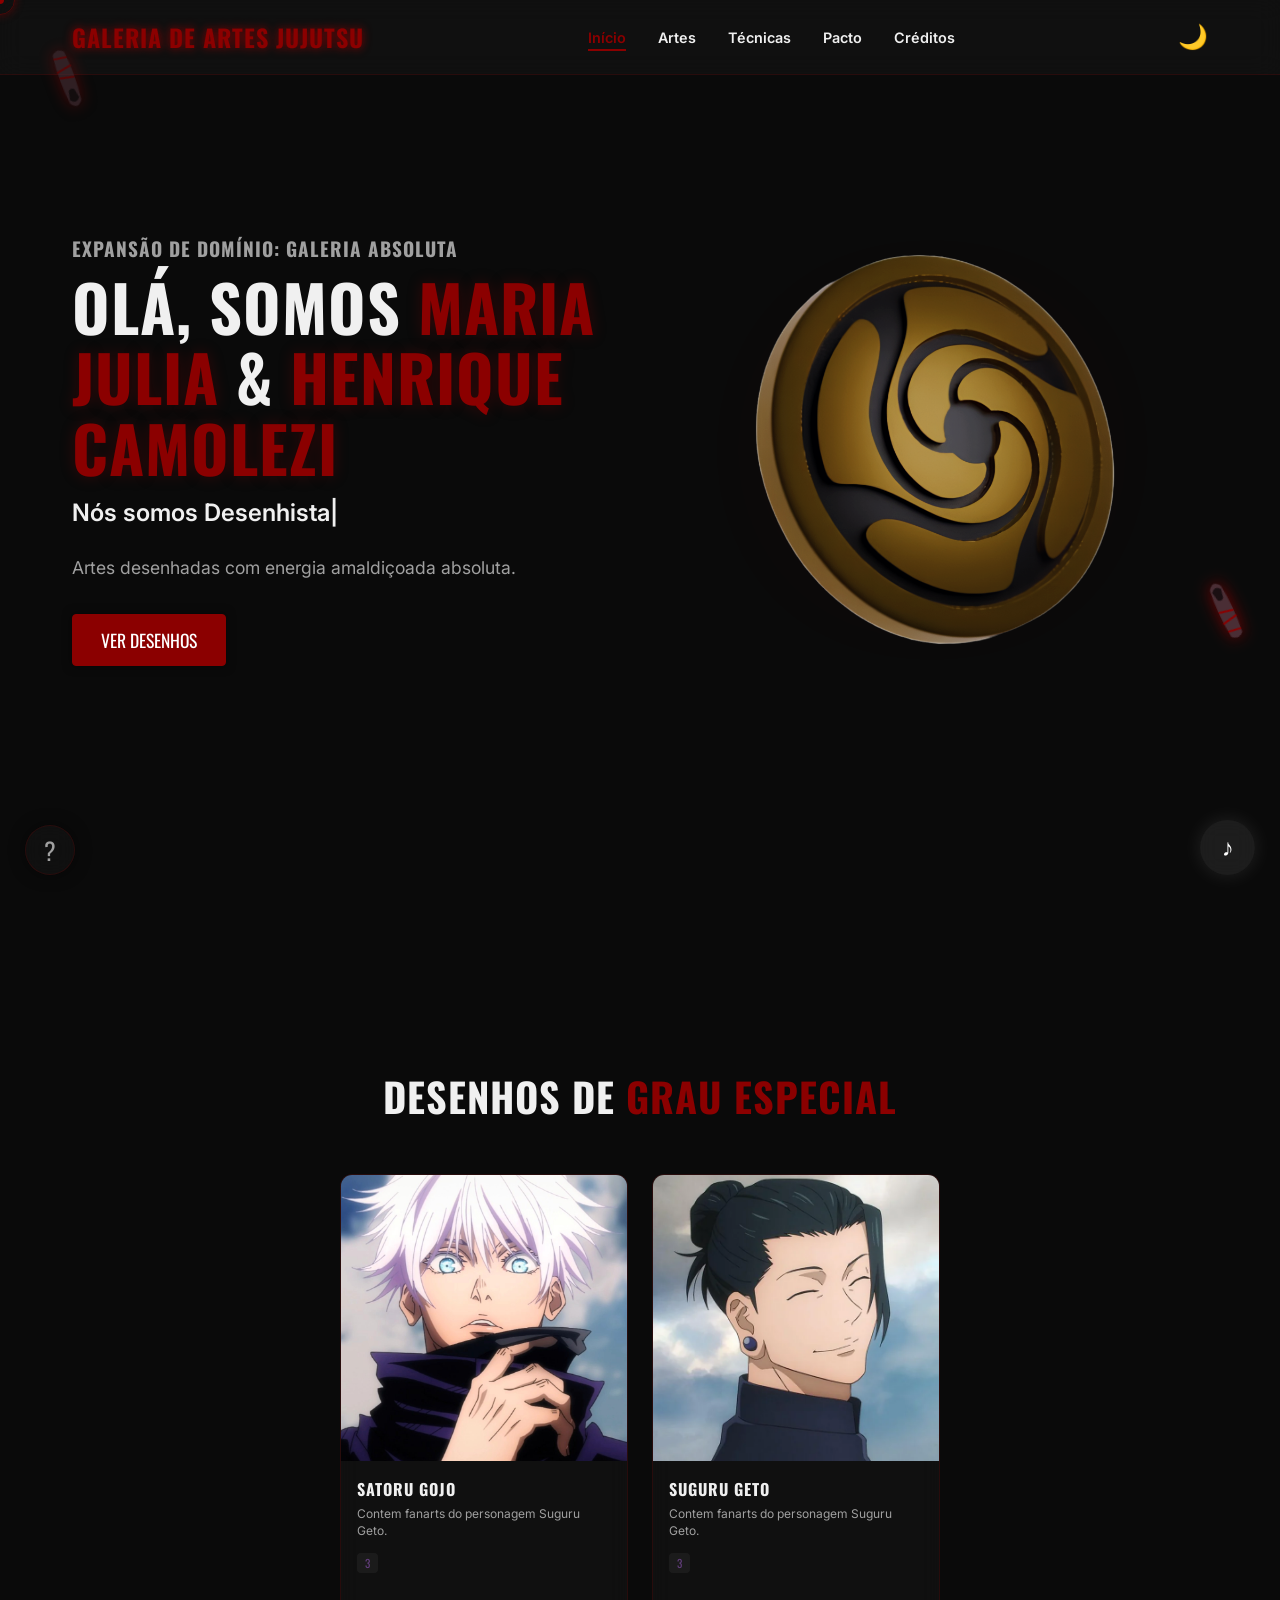
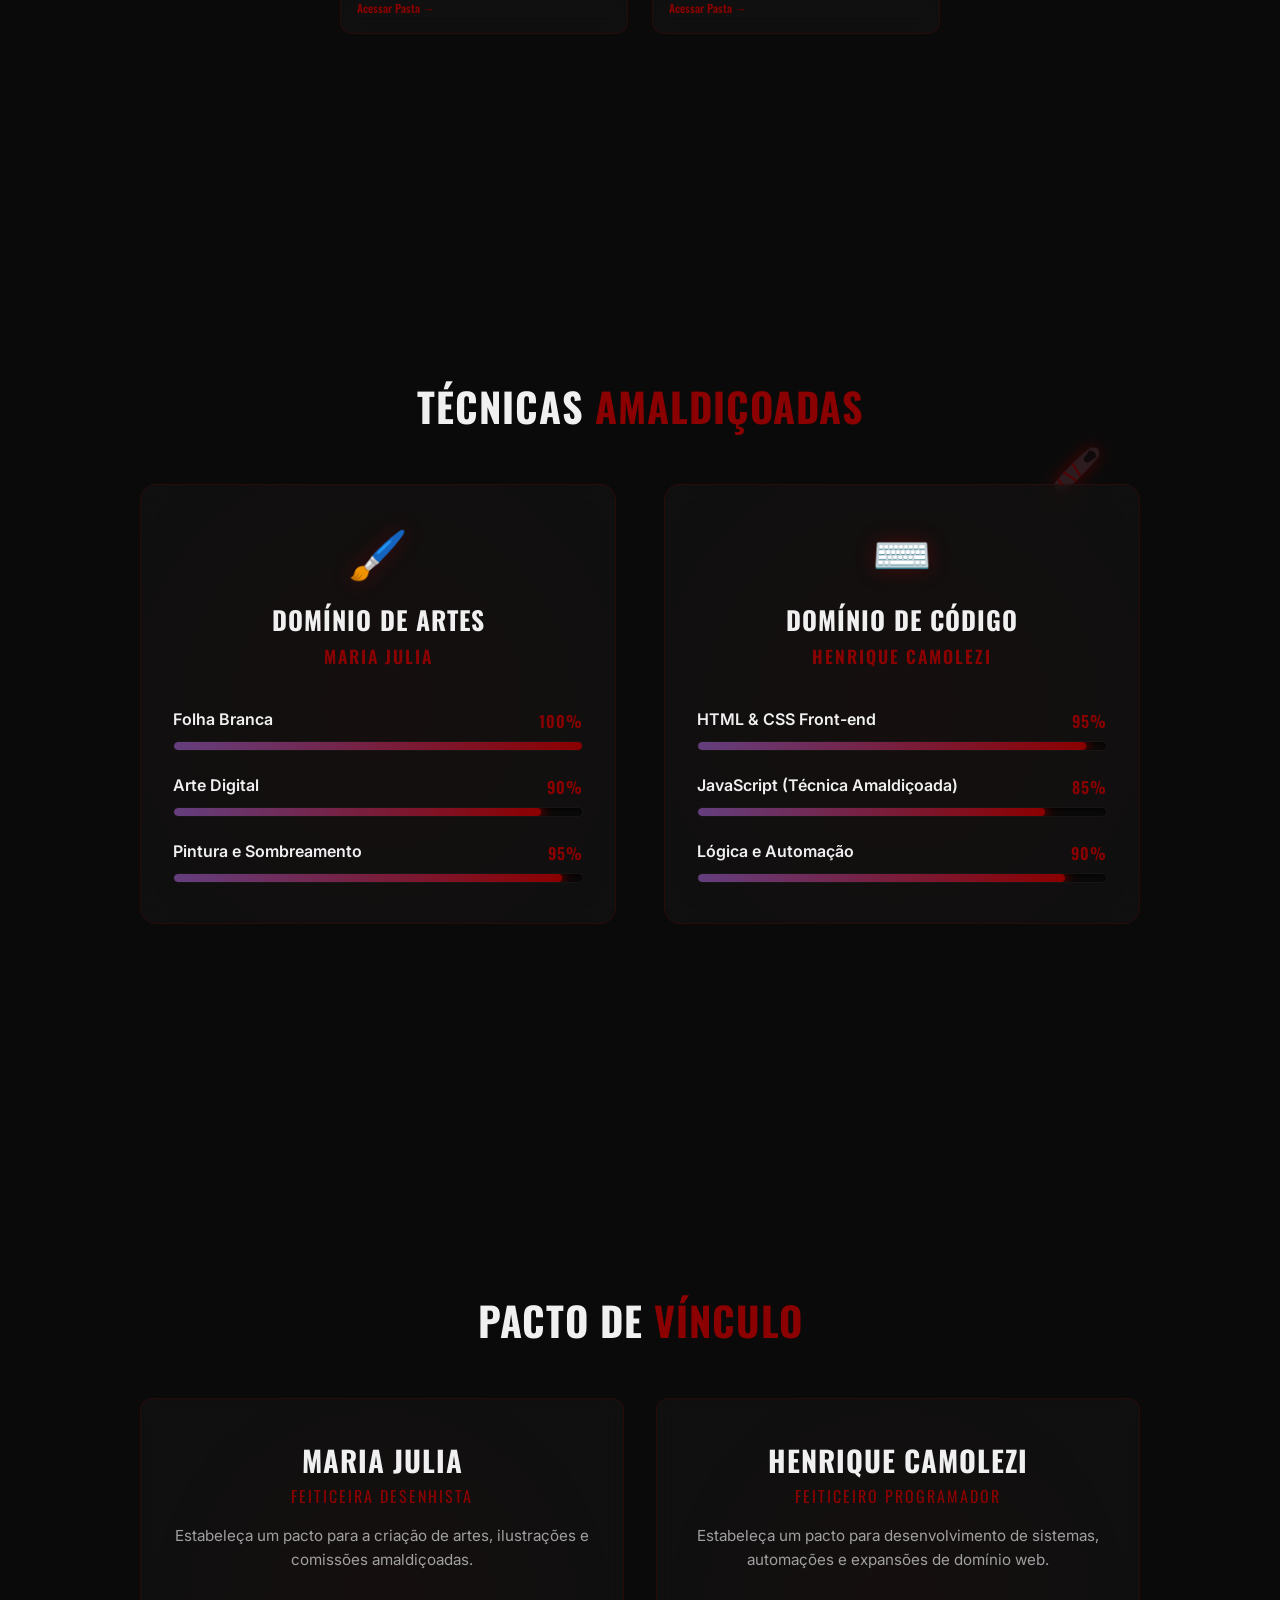
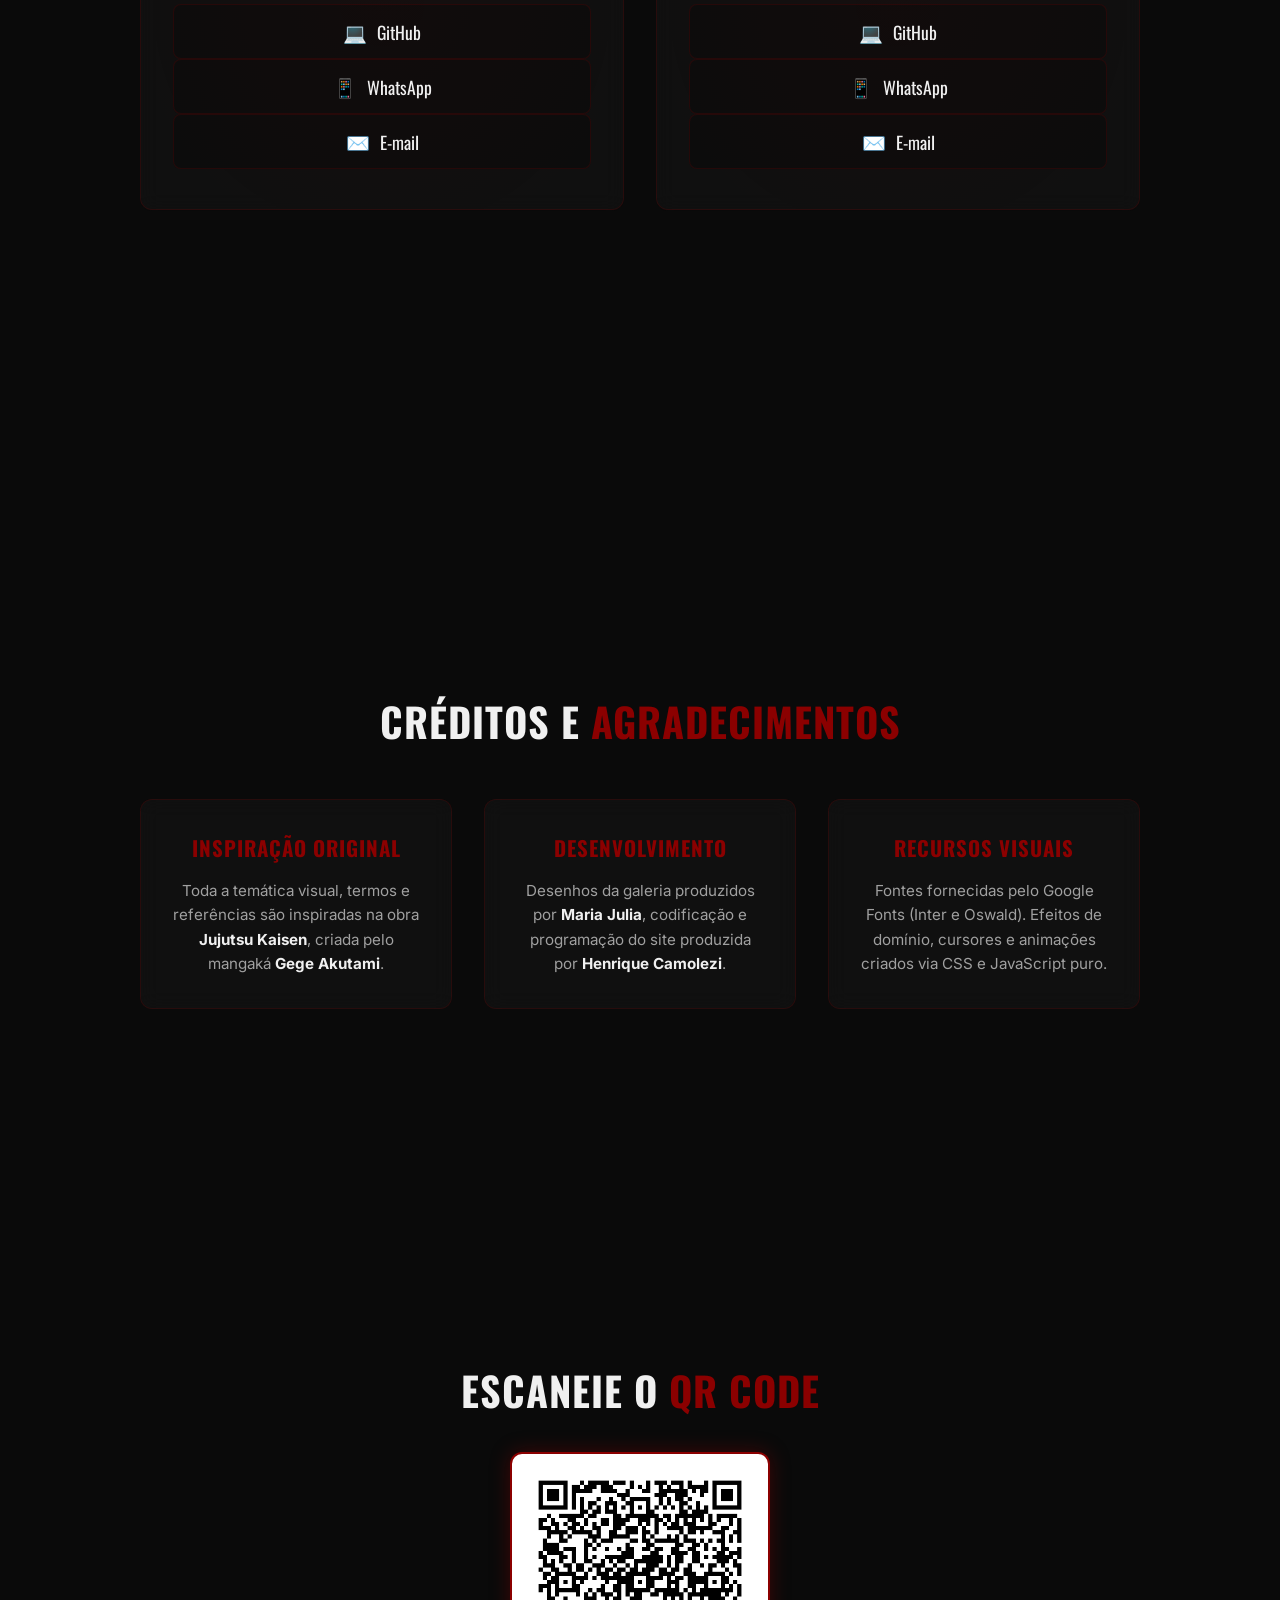
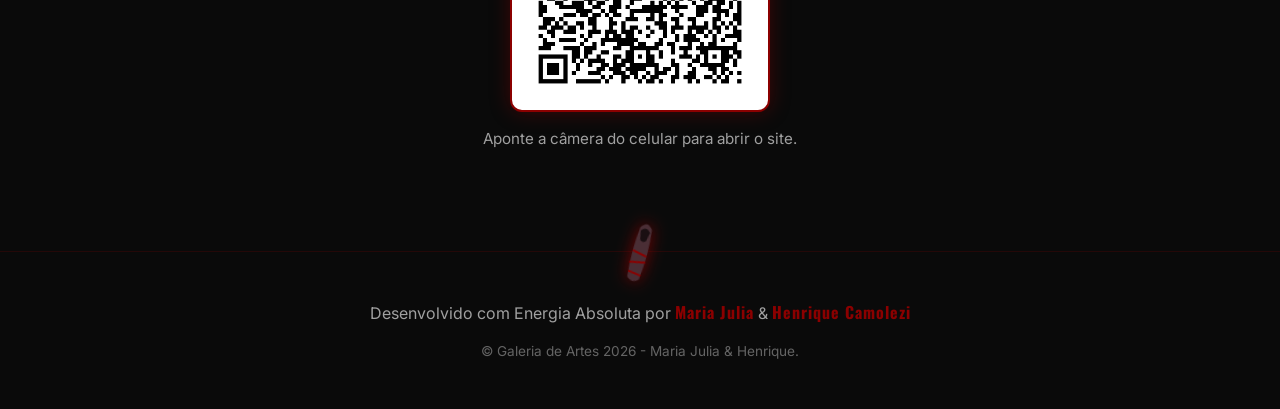
==== commit 6e08bfbe: "Add files via upload" ====
--- a/index.html
+++ b/index.html
@@ -4,7 +4,7 @@
     <meta charset="UTF-8">
     <meta name="viewport" content="width=device-width, initial-scale=1.0">
     <title>Site de Desenhos | Feiticeira/Feiticeiro Desenhista e Programador</title>
-    <link rel="icon" type="image/jpeg" href="Foto de Perfil.jpg">
+    <link rel="icon" type="image/jpeg" href="Broche Jujutsu Kaisen.png">
     
     <link rel="preconnect" href="https://fonts.googleapis.com">
     <link rel="preconnect" href="https://fonts.gstatic.com" crossorigin>
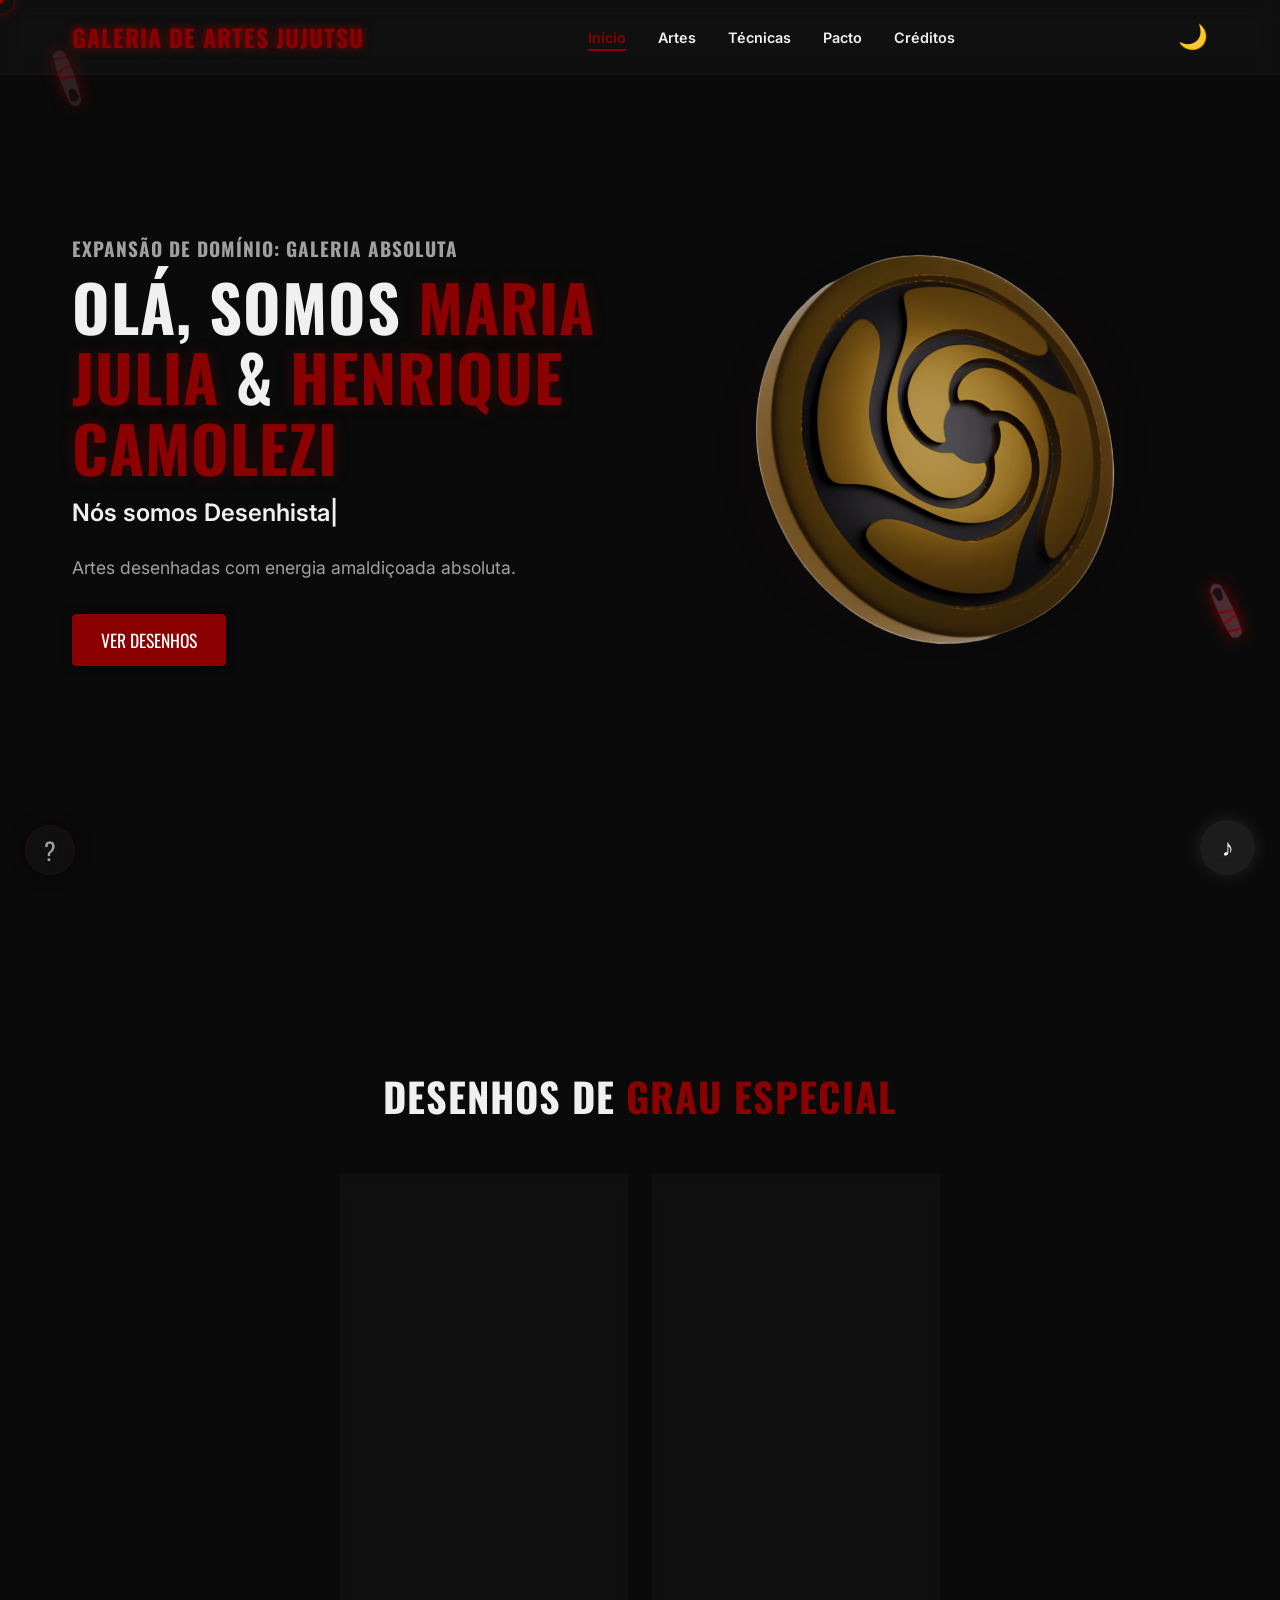
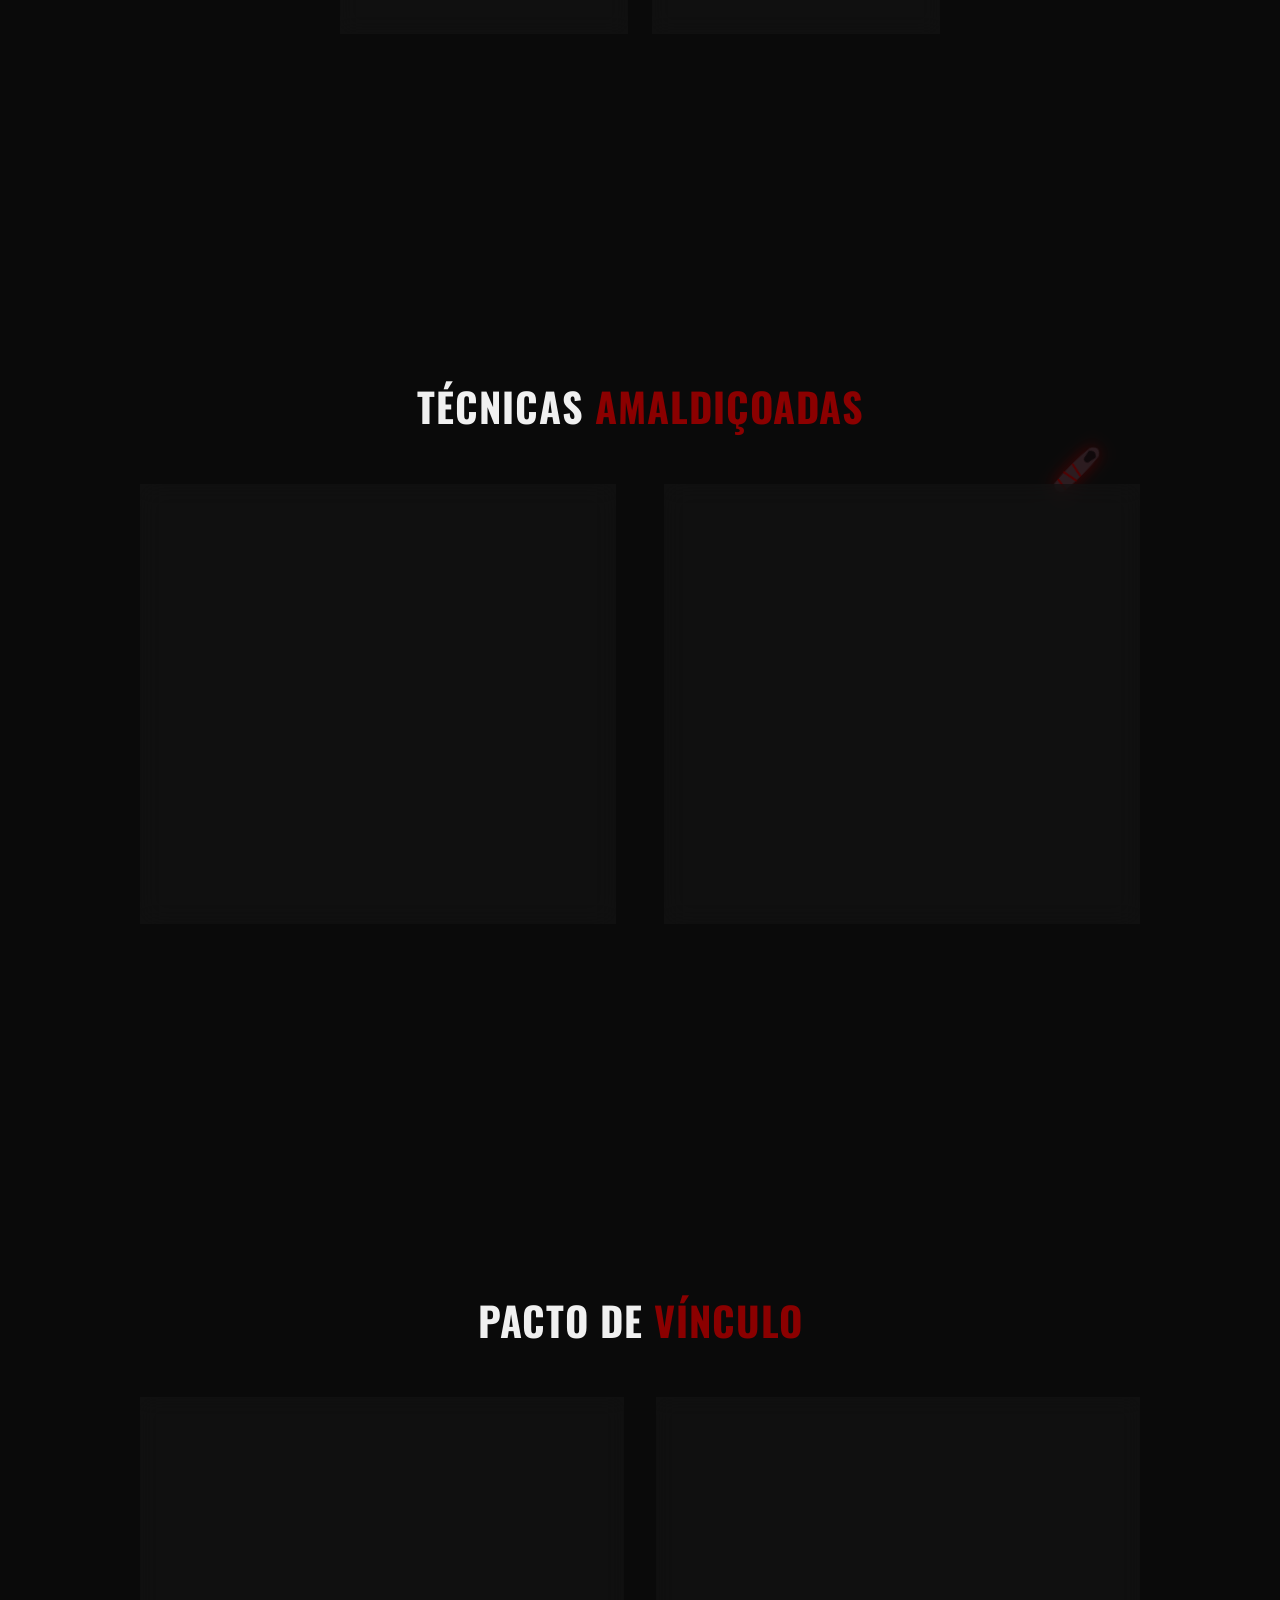
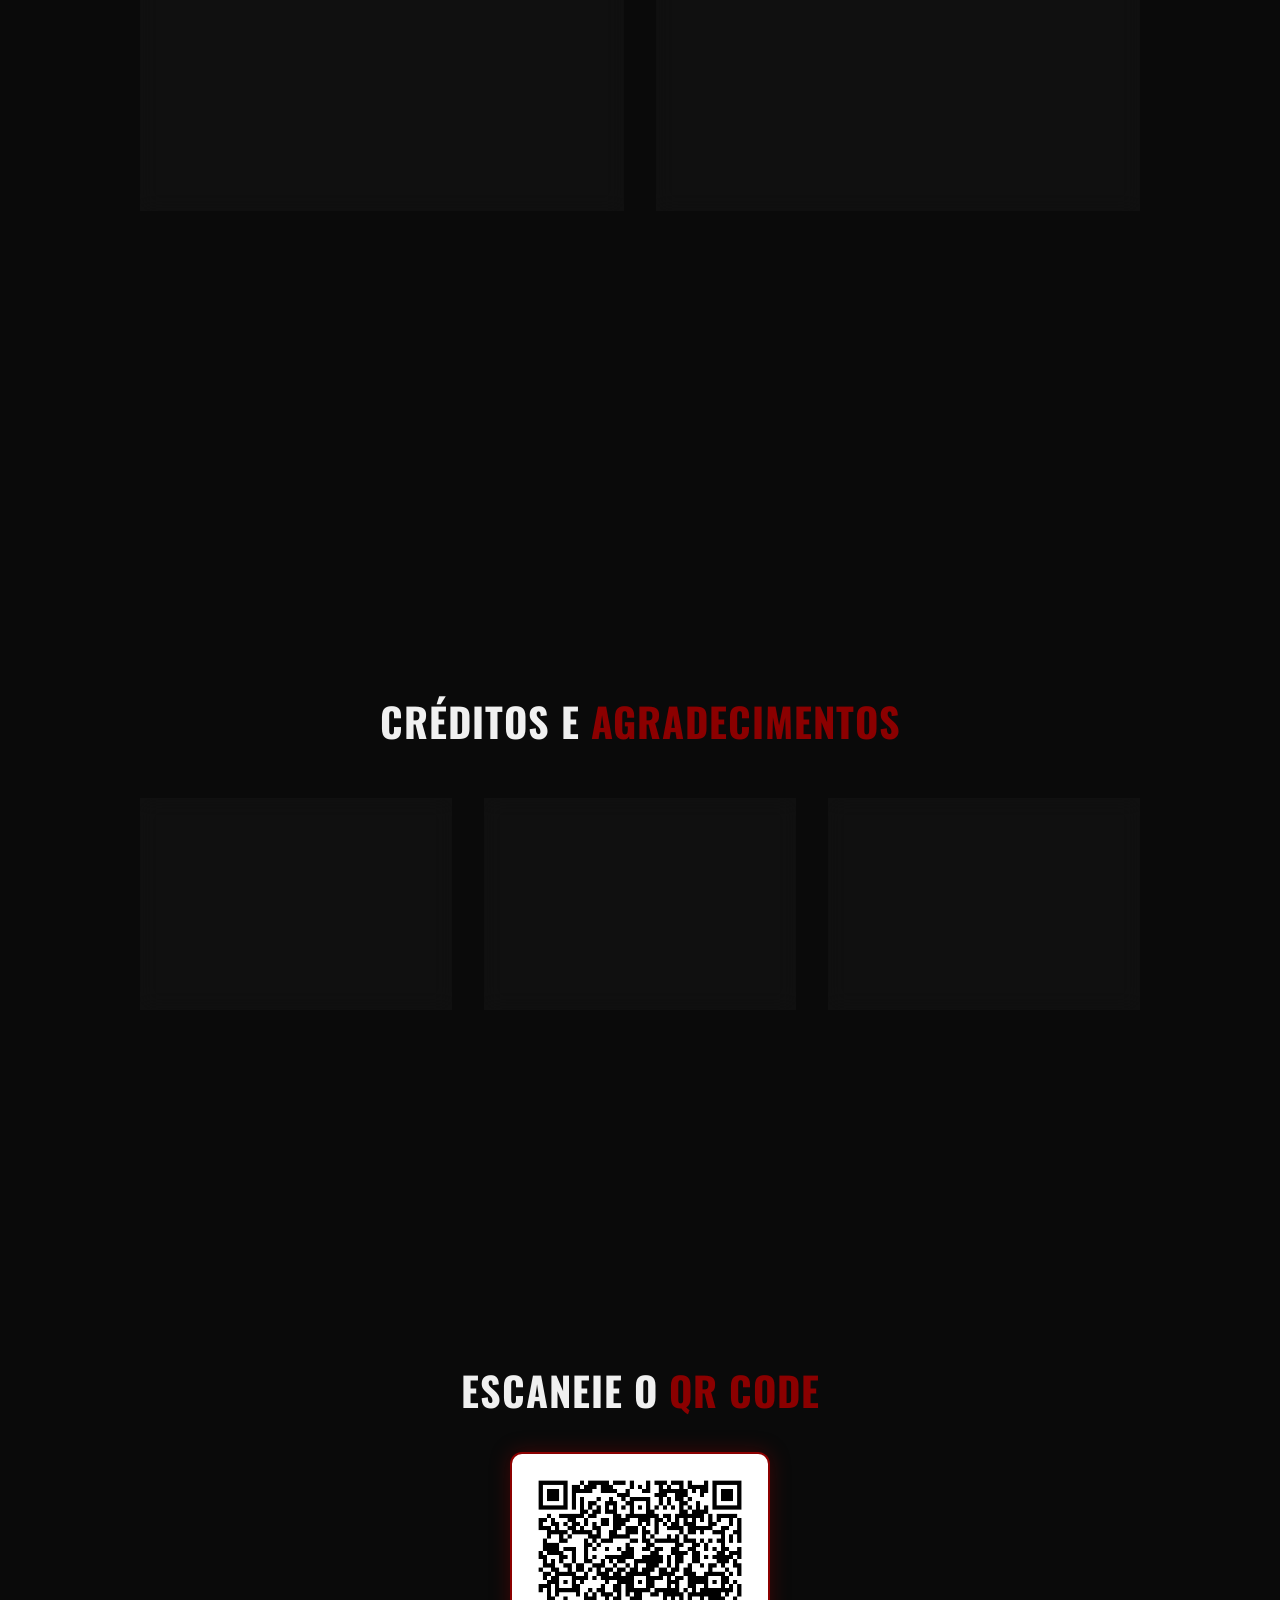
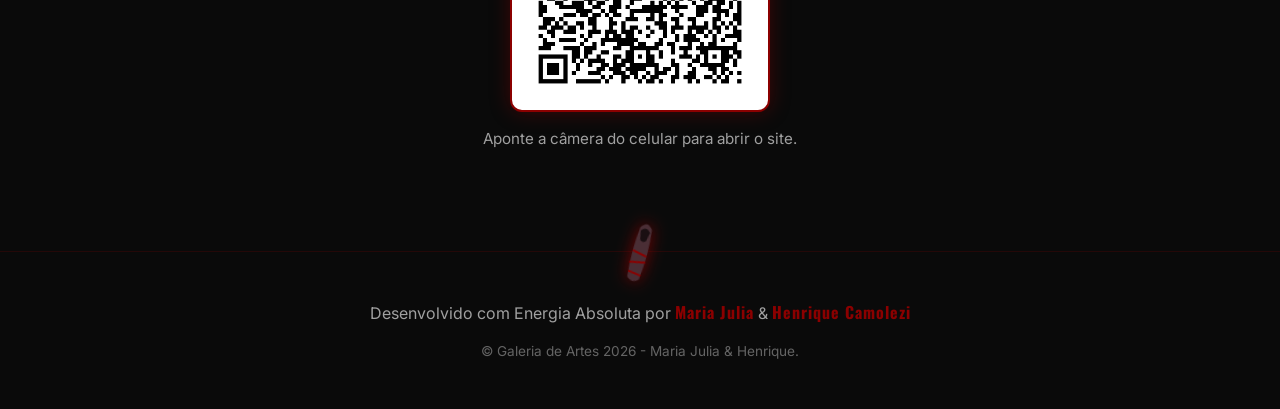
==== commit 93d0c9dd: "Add files via upload" ====
--- a/index.html
+++ b/index.html
@@ -71,7 +71,7 @@
                     </div>
                     <div class="project-info">
                         <h3>Satoru Gojo</h3>
-                        <p>Contem fanarts do personagem Suguru Geto.</p>
+                        <p>Contem fanarts do personagem Satoru Gojo.</p>
                         <div class="tech-tags">
                             <span>3</span>
                         </div>
@@ -199,7 +199,7 @@
                         <a href="https://github.com/hannavalentine" class="social-btn" target="_blank">
                             <span class="icon">💻</span> GitHub
                         </a>
-                        <a href="https://wa.me/+5516999945269" class="social-btn" target="_blank">
+                        <a href="https://wa.me/+5516997118290" class="social-btn" target="_blank">
                             <span class="icon">📱</span> WhatsApp
                         </a>
                         <a href="mailto:mariajuliavallenterosada@gmail.com" class="social-btn" target="_blank">
--- a/style.css
+++ b/style.css
@@ -2313,4 +2313,129 @@
     .qr-section {
         padding: 40px 0 70px;
     }
+}
+
+/* =========================================================================
+   PROTEÇÃO DE IMAGENS E CONTRA PRINTS
+   ========================================================================= */
+
+/* Bloqueia menu ao segurar o dedo (iOS/Android) e seleção de imagens */
+img {
+    -webkit-touch-callout: none !important; /* Impede menu ao segurar o dedo no iPhone/Android */
+    -webkit-user-select: none !important;
+    -moz-user-select: none !important;
+    -ms-user-select: none !important;
+    user-select: none !important;
+    -webkit-user-drag: none !important;
+}
+
+/* Efeito de censura/borrão quando a janela perde foco (Ferramenta de Recorte / Print) */
+body.anti-print-blur {
+    filter: blur(25px) brightness(0.2) !important;
+    transition: filter 0.1s ease !important;
+    pointer-events: none !important;
+}
+
+/* Deixa a página totalmente preta se tentarem usar Ctrl+P ou Salvar como PDF */
+@media print {
+    html, body {
+        display: none !important;
+    }
+}
+
+/* =========================================================================
+   SEIS OLHOS DO GOJO (SIX EYES) - SEM FUNDO ESCURO
+   ========================================================================= */
+   .six-eyes-overlay {
+    position: fixed;
+    top: 22px;
+    left: 50%;
+    transform: translateX(-50%);
+    display: flex;
+    align-items: center;
+    justify-content: center;
+    gap: clamp(24px, 6vw, 75px);
+    padding: 10px 20px;
+    background: transparent;
+    z-index: 100005;
+    pointer-events: none;
+    opacity: 0;
+    animation: sixEyesFadeIn 0.4s ease-out forwards;
+}
+
+.six-eye {
+    width: clamp(90px, 20vw, 165px);
+    height: clamp(45px, 10vw, 82px);
+    position: relative;
+    /* Brilho azul neon intenso diretamente nos olhos para destacar no fundo claro */
+    filter: drop-shadow(0 0 6px #0088ff) drop-shadow(0 0 18px #00bfff) drop-shadow(0 0 35px #0055ff);
+    transform-origin: center 55%;
+    animation: eyeOpen 0.65s cubic-bezier(0.16, 1, 0.3, 1) forwards;
+}
+
+/* Etapa 1 do fim: As pálpebras fecham enquanto o olho ainda está visível */
+.six-eyes-overlay.closing .six-eye {
+    animation: eyeClose 0.5s cubic-bezier(0.65, 0, 0.35, 1) forwards;
+}
+
+/* Etapa 2 do fim: Só começa a sumir depois que o olho já fechou */
+.six-eyes-overlay.closing {
+    opacity: 1;
+    animation: sixEyesFadeOut 0.4s ease-in 0.45s forwards;
+}
+
+.six-eye-iris {
+    transform-origin: center;
+    animation: irisPulse 1.2s infinite alternate ease-in-out;
+}
+
+@keyframes sixEyesFadeIn {
+    0% { opacity: 0; transform: translate(-50%, -20px) scale(0.92); }
+    100% { opacity: 1; transform: translate(-50%, 0) scale(1); }
+}
+
+@keyframes sixEyesFadeOut {
+    0% { opacity: 1; transform: translate(-50%, 0) scale(1); }
+    100% { opacity: 0; transform: translate(-50%, -10px) scale(0.95); }
+}
+
+@keyframes eyeOpen {
+    0% {
+        transform: scaleY(0.03);
+        filter: brightness(2.5) drop-shadow(0 0 25px #00bfff);
+    }
+    60% {
+        transform: scaleY(1.08);
+    }
+    100% {
+        transform: scaleY(1);
+        filter: drop-shadow(0 0 6px #0088ff) drop-shadow(0 0 18px #00bfff) drop-shadow(0 0 35px #0055ff);
+    }
+}
+
+@keyframes eyeClose {
+    0% {
+        transform: scaleY(1);
+        filter: drop-shadow(0 0 6px #0088ff) drop-shadow(0 0 18px #00bfff);
+    }
+    70% {
+        transform: scaleY(0.08);
+        filter: brightness(2) drop-shadow(0 0 22px #00bfff) drop-shadow(0 0 38px #0055ff);
+    }
+    100% {
+        transform: scaleY(0.03);
+        filter: brightness(2.5) drop-shadow(0 0 16px #00bfff) drop-shadow(0 0 30px #0055ff);
+    }
+}
+
+@keyframes irisPulse {
+    0% { transform: scale(0.95); }
+    100% { transform: scale(1.06); }
+}
+
+@media (max-width: 768px) {
+    .six-eyes-overlay {
+        top: 14px;
+        padding: 8px 16px;
+    }
 }
